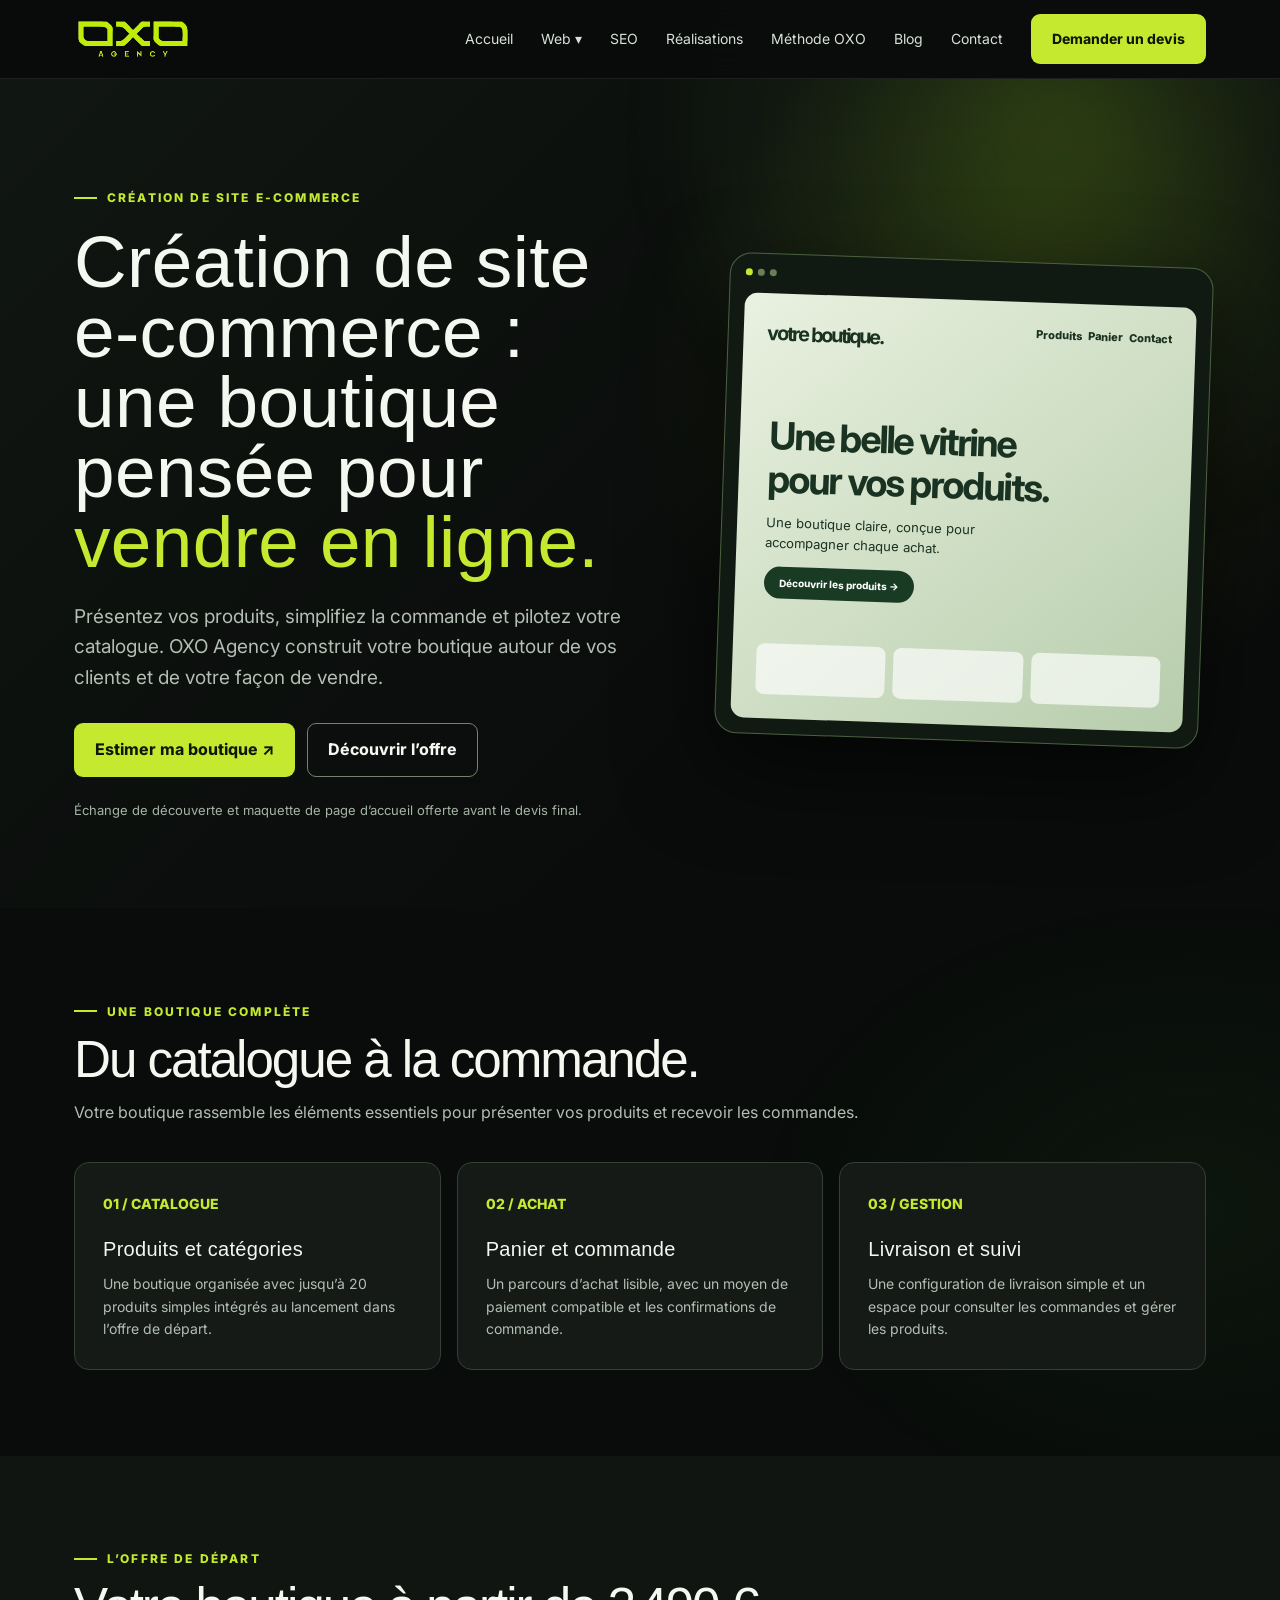
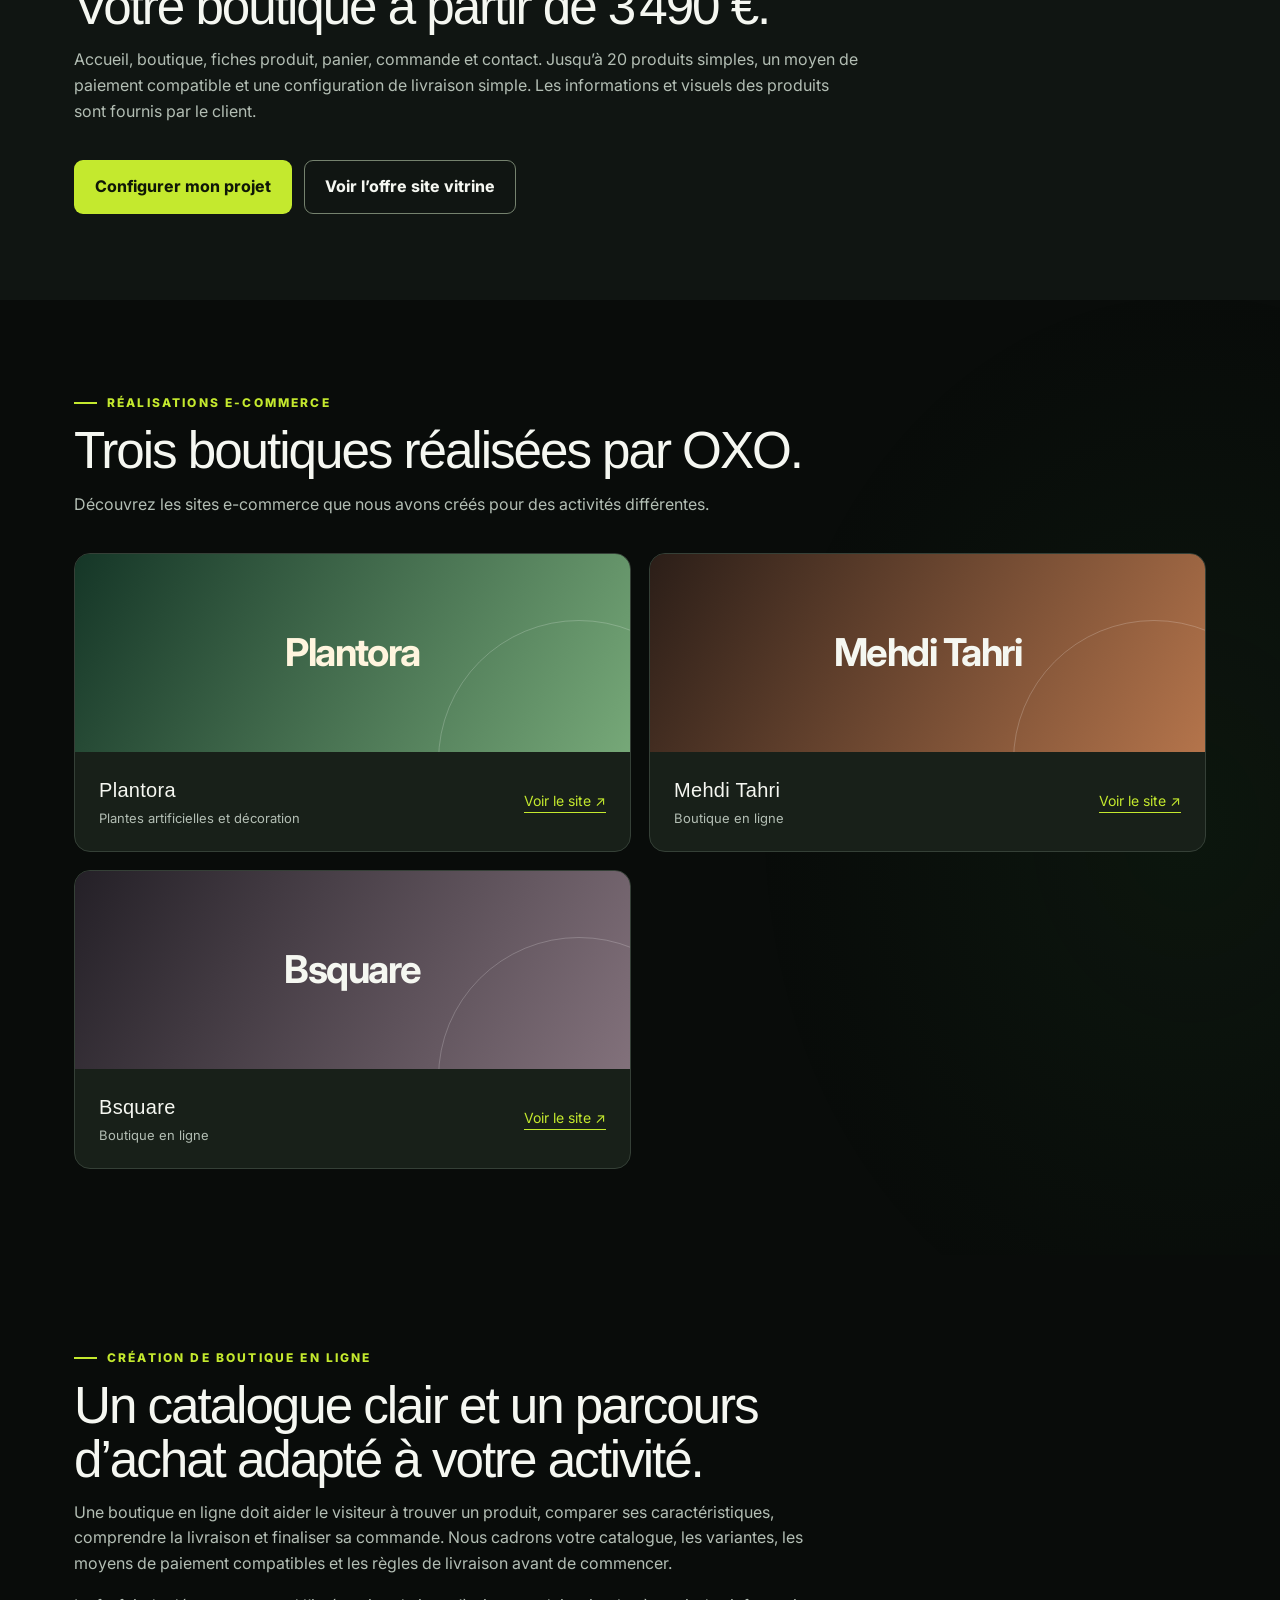
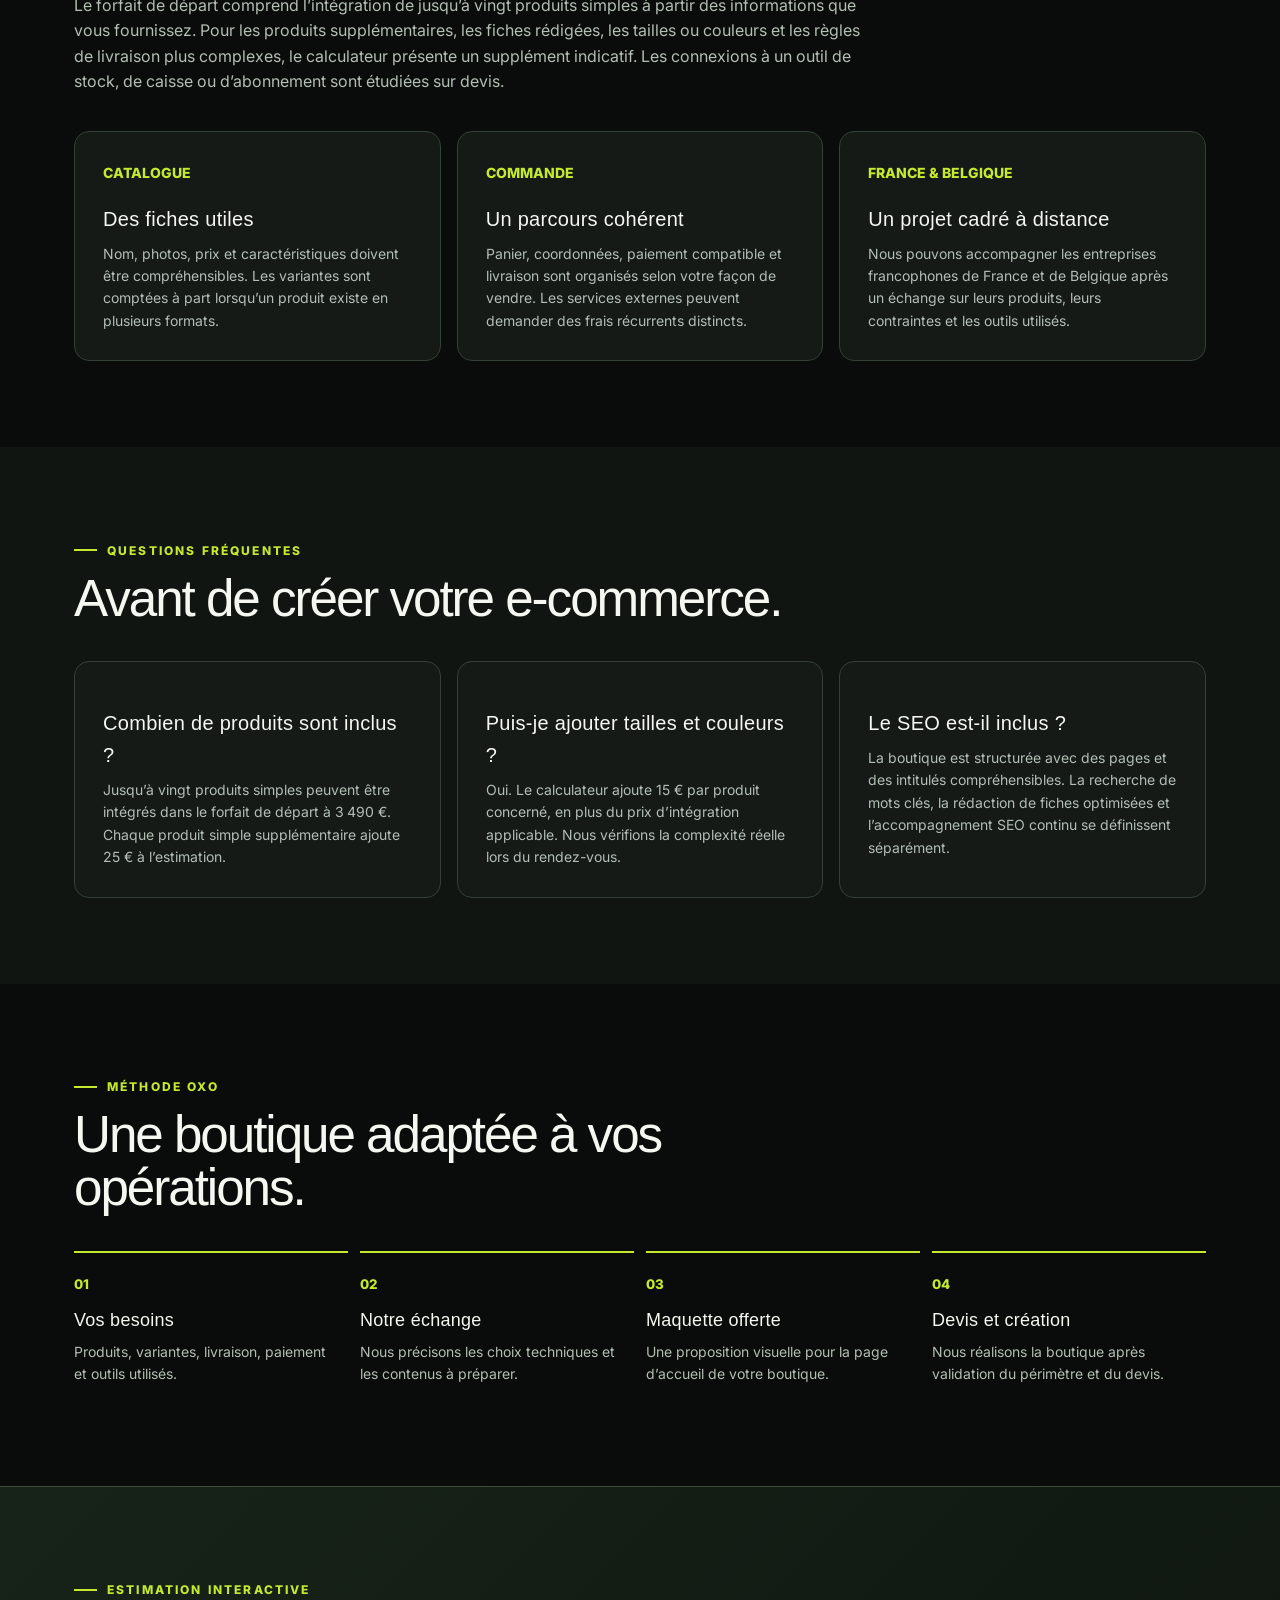
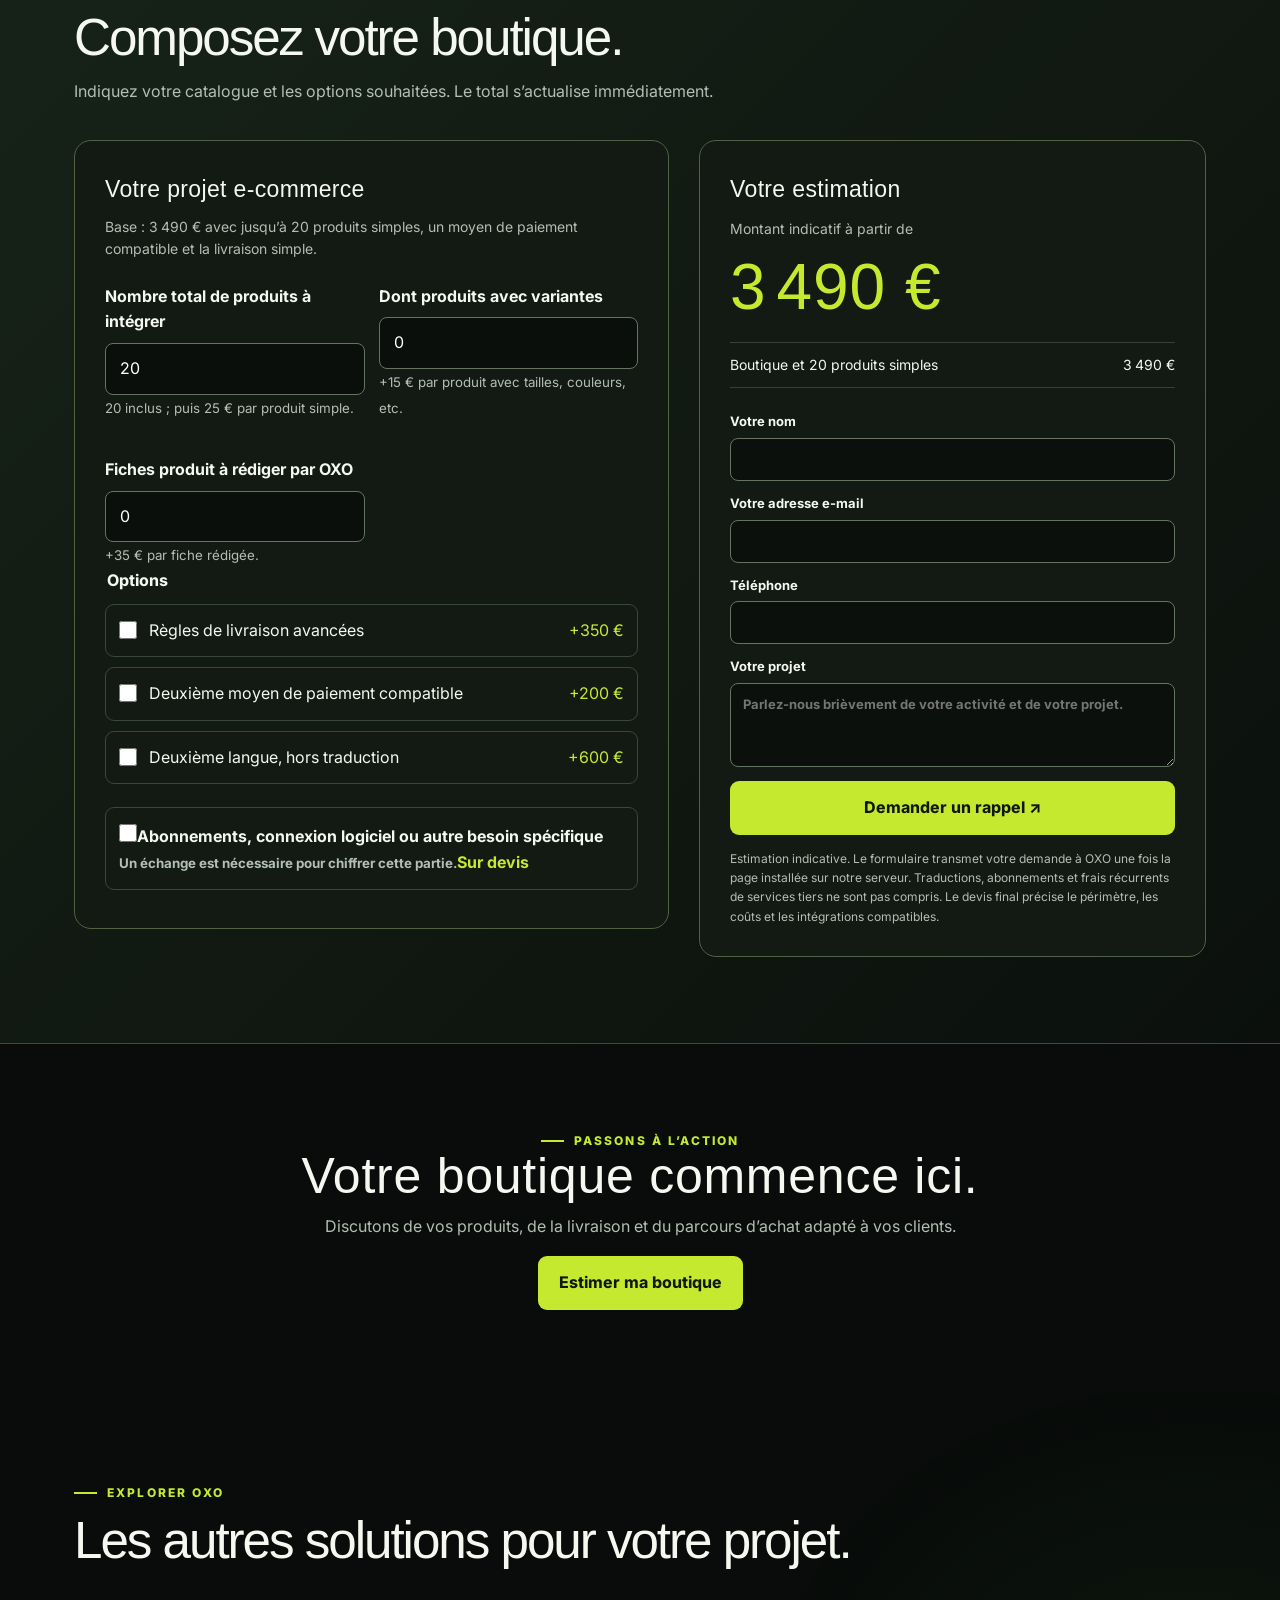
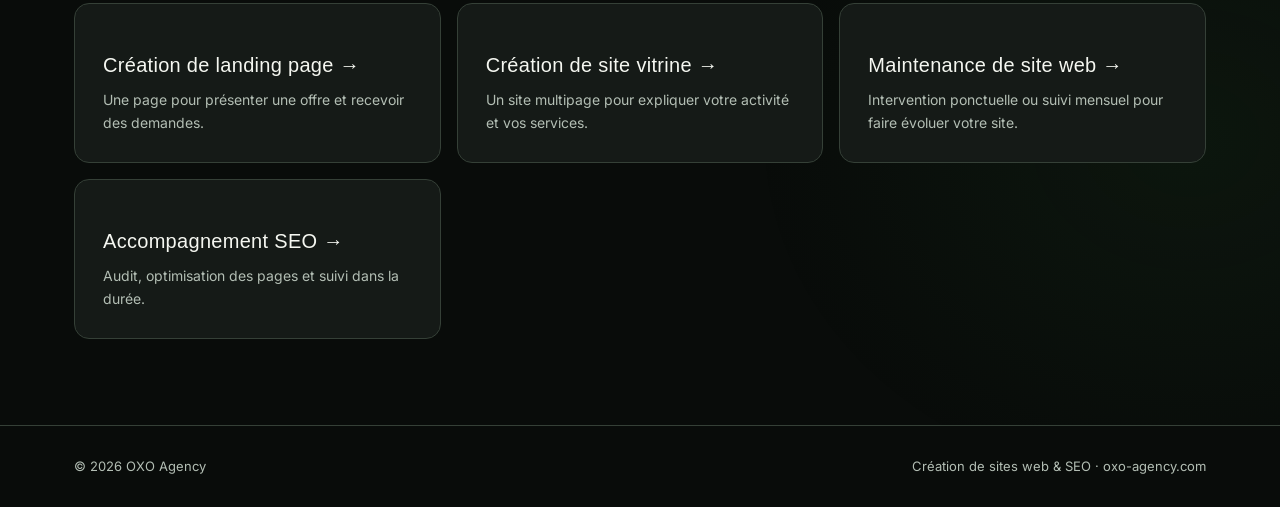
==== site-ecommerce.html @ dd00f939 "Import OXO Agency HTML website" ====
<!doctype html><html lang="fr"><head><meta charset="utf-8"><meta name="viewport" content="width=device-width, initial-scale=1"><meta name="description" content="Création de site e-commerce pour entreprises en France et en Belgique. Catalogue, commande et livraison : estimez votre boutique dès 3 490 €."><title>Création de site e-commerce et boutique en ligne | OXO Agency</title><link rel="stylesheet" href="oxo-site.css"><link rel="preconnect" href="https://fonts.googleapis.com"><link rel="preconnect" href="https://fonts.gstatic.com" crossorigin><link href="https://fonts.googleapis.com/css2?family=Inter:wght@400;500;600;700;800&family=Manrope:wght@500;600;700;800&display=swap" rel="stylesheet"><style>.lead-form{display:grid;gap:14px}.lead-fields{display:grid;gap:12px}.lead-fields label{display:grid;gap:6px;font-size:13px;font-weight:700}.lead-fields input,.lead-fields textarea{width:100%;background:#0b100c;color:#fff;border:1px solid #657461;border-radius:8px;padding:10px 12px;font:inherit;resize:vertical}.lead-form .btn{width:100%}.trap{position:absolute;left:-9999px;top:auto;width:1px;height:1px;overflow:hidden}h1,h2,h3,h4,h5,h6{font-family:Manrope,Inter,ui-sans-serif,system-ui,sans-serif}</style><link rel="stylesheet" href="oxo-motion.css"></head><body data-page="ecommerce"><a class="skip" href="#contenu">Aller au contenu</a><header><div class="wrap nav"><a class="logo" href="index.html" aria-label="OXO Agency, accueil"><img src="oxo-logo.png" alt="OXO Agency" width="118" height="43"></a><nav class="navlinks" aria-label="Navigation principale"><a href="index.html">Accueil</a><div class="site-menu"><button type="button" id="web-menu" aria-expanded="false" aria-controls="web-options">Web ▾</button><div class="site-menu-panel" id="web-options"><a href="site-landing.html">Landing page</a><a href="site-vitrine.html">Site vitrine</a><a href="site-ecommerce.html">Site e-commerce</a><a href="site-maintenance.html">Maintenance</a></div></div><a href="site-seo.html">SEO</a><a href="site-vitrine.html#realisations">Réalisations</a><a href="site-vitrine.html#methode">Méthode OXO</a><a href="site-blog.html">Blog</a><a href="site-contact.html">Contact</a><a class="btn btn-primary" href="#estimation">Demander un devis</a></nav><a class="btn btn-primary mobile-cta" href="#estimation">Devis</a></div></header><main id="contenu">
<section class="hero"><div class="wrap hero-grid"><div><span class="eyebrow">Création de site e-commerce</span><h1>Création de site e-commerce : une boutique pensée pour <span>vendre en ligne.</span></h1><p class="lead">Présentez vos produits, simplifiez la commande et pilotez votre catalogue. OXO Agency construit votre boutique autour de vos clients et de votre façon de vendre.</p><div class="actions"><a class="btn btn-primary" href="#estimation">Estimer ma boutique ↗</a><a class="btn btn-outline" href="#offre">Découvrir l’offre</a></div><p class="hero-note">Échange de découverte et maquette de page d’accueil offerte avant le devis final.</p></div><div class="mock" aria-hidden="true"><div class="browser"><i></i><i></i><i></i></div><div class="mock-body"><div class="mock-nav"><b>votre boutique.</b><span>Produits &nbsp; Panier &nbsp; Contact</span></div><div class="mock-content"><strong>Une belle vitrine pour vos produits.</strong><p>Une boutique claire, conçue pour accompagner chaque achat.</p><span class="mock-pill">Découvrir les produits →</span></div><div class="mock-cards"><i></i><i></i><i></i></div></div></div></div></section>
<section class="section" id="offre"><div class="wrap"><div class="section-head"><span class="eyebrow">Une boutique complète</span><h2>Du catalogue à la commande.</h2><p>Votre boutique rassemble les éléments essentiels pour présenter vos produits et recevoir les commandes.</p></div><div class="intro-grid"><article class="feature"><span class="num">01 / CATALOGUE</span><h3>Produits et catégories</h3><p>Une boutique organisée avec jusqu’à 20 produits simples intégrés au lancement dans l’offre de départ.</p></article><article class="feature"><span class="num">02 / ACHAT</span><h3>Panier et commande</h3><p>Un parcours d’achat lisible, avec un moyen de paiement compatible et les confirmations de commande.</p></article><article class="feature"><span class="num">03 / GESTION</span><h3>Livraison et suivi</h3><p>Une configuration de livraison simple et un espace pour consulter les commandes et gérer les produits.</p></article></div></div></section>
<section class="section projects"><div class="wrap"><div class="section-head"><span class="eyebrow">L’offre de départ</span><h2>Votre boutique à partir de 3 490 €.</h2><p>Accueil, boutique, fiches produit, panier, commande et contact. Jusqu’à 20 produits simples, un moyen de paiement compatible et une configuration de livraison simple. Les informations et visuels des produits sont fournis par le client.</p></div><div class="actions"><a class="btn btn-primary" href="#estimation">Configurer mon projet</a><a class="btn btn-outline" href="site-vitrine.html">Voir l’offre site vitrine</a></div></div></section>
<section class="section" id="realisations"><div class="wrap"><div class="section-head"><span class="eyebrow">Réalisations e-commerce</span><h2>Trois boutiques réalisées par OXO.</h2><p>Découvrez les sites e-commerce que nous avons créés pour des activités différentes.</p></div><div class="project-grid"><article class="project"><div class="project-visual" style="background:linear-gradient(120deg,#153627,#76a878)"><b>Plantora</b></div><div class="project-info"><div><h3>Plantora</h3><p>Plantes artificielles et décoration</p></div><a href="https://plantora.ma/" target="_blank" rel="noopener noreferrer" aria-label="Voir Plantora, nouvel onglet">Voir le site ↗</a></div></article><article class="project"><div class="project-visual" style="background:linear-gradient(120deg,#2b1e18,#b4744b)"><b>Mehdi Tahri</b></div><div class="project-info"><div><h3>Mehdi Tahri</h3><p>Boutique en ligne</p></div><a href="https://mehditahri.ma/" target="_blank" rel="noopener noreferrer" aria-label="Voir Mehdi Tahri, nouvel onglet">Voir le site ↗</a></div></article><article class="project"><div class="project-visual" style="background:linear-gradient(120deg,#242027,#82717b)"><b>Bsquare</b></div><div class="project-info"><div><h3>Bsquare</h3><p>Boutique en ligne</p></div><a href="https://bsquare.ma/" target="_blank" rel="noopener noreferrer" aria-label="Voir Bsquare, nouvel onglet">Voir le site ↗</a></div></article></div></div></section>
<section class="section" id="details"><div class="wrap"><div class="section-head"><span class="eyebrow">Création de boutique en ligne</span><h2>Un catalogue clair et un parcours d’achat adapté à votre activité.</h2><p>Une boutique en ligne doit aider le visiteur à trouver un produit, comparer ses caractéristiques, comprendre la livraison et finaliser sa commande. Nous cadrons votre catalogue, les variantes, les moyens de paiement compatibles et les règles de livraison avant de commencer.</p><p>Le forfait de départ comprend l’intégration de jusqu’à vingt produits simples à partir des informations que vous fournissez. Pour les produits supplémentaires, les fiches rédigées, les tailles ou couleurs et les règles de livraison plus complexes, le calculateur présente un supplément indicatif. Les connexions à un outil de stock, de caisse ou d’abonnement sont étudiées sur devis.</p></div><div class="intro-grid"><article class="feature"><span class="num">CATALOGUE</span><h3>Des fiches utiles</h3><p>Nom, photos, prix et caractéristiques doivent être compréhensibles. Les variantes sont comptées à part lorsqu’un produit existe en plusieurs formats.</p></article><article class="feature"><span class="num">COMMANDE</span><h3>Un parcours cohérent</h3><p>Panier, coordonnées, paiement compatible et livraison sont organisés selon votre façon de vendre. Les services externes peuvent demander des frais récurrents distincts.</p></article><article class="feature"><span class="num">FRANCE & BELGIQUE</span><h3>Un projet cadré à distance</h3><p>Nous pouvons accompagner les entreprises francophones de France et de Belgique après un échange sur leurs produits, leurs contraintes et les outils utilisés.</p></article></div></div></section>
<section class="section projects" id="questions"><div class="wrap"><div class="section-head"><span class="eyebrow">Questions fréquentes</span><h2>Avant de créer votre e-commerce.</h2></div><div class="intro-grid"><article class="feature"><h3>Combien de produits sont inclus ?</h3><p>Jusqu’à vingt produits simples peuvent être intégrés dans le forfait de départ à 3 490 €. Chaque produit simple supplémentaire ajoute 25 € à l’estimation.</p></article><article class="feature"><h3>Puis-je ajouter tailles et couleurs ?</h3><p>Oui. Le calculateur ajoute 15 € par produit concerné, en plus du prix d’intégration applicable. Nous vérifions la complexité réelle lors du rendez-vous.</p></article><article class="feature"><h3>Le SEO est-il inclus ?</h3><p>La boutique est structurée avec des pages et des intitulés compréhensibles. La recherche de mots clés, la rédaction de fiches optimisées et l’accompagnement SEO continu se définissent séparément.</p></article></div></div></section><section class="section" id="methode"><div class="wrap"><div class="section-head"><span class="eyebrow">Méthode OXO</span><h2>Une boutique adaptée à vos opérations.</h2></div><div class="steps"><div class="step"><small>01</small><h3>Vos besoins</h3><p>Produits, variantes, livraison, paiement et outils utilisés.</p></div><div class="step"><small>02</small><h3>Notre échange</h3><p>Nous précisons les choix techniques et les contenus à préparer.</p></div><div class="step"><small>03</small><h3>Maquette offerte</h3><p>Une proposition visuelle pour la page d’accueil de votre boutique.</p></div><div class="step"><small>04</small><h3>Devis et création</h3><p>Nous réalisons la boutique après validation du périmètre et du devis.</p></div></div></div></section>
<section class="section pricing" id="estimation"><div class="wrap"><div class="section-head"><span class="eyebrow">Estimation interactive</span><h2>Composez votre boutique.</h2><p>Indiquez votre catalogue et les options souhaitées. Le total s’actualise immédiatement.</p></div><div class="calc"><form class="form-panel" id="ecommerce-calculator"><h3>Votre projet e-commerce</h3><p class="included">Base : 3 490 € avec jusqu’à 20 produits simples, un moyen de paiement compatible et la livraison simple.</p><div class="product-cols"><div class="field"><label for="products">Nombre total de produits à intégrer</label><input id="products" type="number" min="0" max="500" step="1" value="20" inputmode="numeric"><small>20 inclus ; puis 25 € par produit simple.</small></div><div class="field"><label for="variants">Dont produits avec variantes</label><input id="variants" type="number" min="0" max="500" step="1" value="0" inputmode="numeric"><small>+15 € par produit avec tailles, couleurs, etc.</small></div><div class="field"><label for="copywriting">Fiches produit à rédiger par OXO</label><input id="copywriting" type="number" min="0" max="500" step="1" value="0" inputmode="numeric"><small>+35 € par fiche rédigée.</small></div></div><fieldset><legend>Options</legend><div class="checks"><label class="check"><input type="checkbox" data-price="350" data-label="Règles de livraison avancées"><span>Règles de livraison avancées</span><em>+350 €</em></label><label class="check"><input type="checkbox" data-price="200" data-label="Deuxième moyen de paiement"><span>Deuxième moyen de paiement compatible</span><em>+200 €</em></label><label class="check"><input type="checkbox" data-price="600" data-label="Deuxième langue, hors traduction"><span>Deuxième langue, hors traduction</span><em>+600 €</em></label></div></fieldset><div class="field"><label class="check"><input type="checkbox" id="custom" data-label="Fonctionnalité sur mesure"><span>Abonnements, connexion logiciel ou autre besoin spécifique<br><small>Un échange est nécessaire pour chiffrer cette partie.</small></span><em>Sur devis</em></label></div></form><aside class="summary" aria-label="Estimation de la boutique"><h3>Votre estimation</h3><span class="label">Montant indicatif à partir de</span><div class="price" id="total" aria-live="polite">3 490 €</div><ul class="breakdown" id="breakdown"></ul><p id="custom-note" class="estimate-note" hidden>La fonctionnalité sur mesure sera ajoutée après échange ; elle n’est pas incluse dans le total affiché.</p><form class="lead-form" action="devis.php" method="post">
<input type="hidden" name="type_projet" value="Site e-commerce">
<input type="hidden" name="estimation" id="estimate-field" value="">
<input type="hidden" name="detail" id="detail-field" value="">
<div class="trap" aria-hidden="true"><label>Ne pas remplir <input type="text" name="website" tabindex="-1" autocomplete="off"></label></div>
<div class="lead-fields"><label>Votre nom <input name="nom" required maxlength="100" autocomplete="name"></label><label>Votre adresse e-mail <input name="email" type="email" required maxlength="160" autocomplete="email"></label><label>Téléphone <input name="telephone" type="tel" required maxlength="40" autocomplete="tel"></label><label>Votre projet <textarea name="message" rows="3" maxlength="2000" placeholder="Parlez-nous brièvement de votre activité et de votre projet."></textarea></label></div>
<button class="btn btn-primary" type="submit">Demander un rappel ↗</button>
</form><p>Estimation indicative. Le formulaire transmet votre demande à OXO une fois la page installée sur notre serveur. Traductions, abonnements et frais récurrents de services tiers ne sont pas compris. Le devis final précise le périmètre, les coûts et les intégrations compatibles.</p></aside></div></div></section>
<section class="cta"><div class="wrap"><span class="eyebrow">Passons à l’action</span><h2>Votre boutique commence ici.</h2><p>Discutons de vos produits, de la livraison et du parcours d’achat adapté à vos clients.</p><a class="btn btn-primary" href="#estimation">Estimer ma boutique</a></div></section>
<section class="section" id="autres-services"><div class="wrap"><div class="section-head"><span class="eyebrow">Explorer OXO</span><h2>Les autres solutions pour votre projet.</h2></div><div class="intro-grid"><article class="feature"><h3><a href="site-landing.html">Création de landing page →</a></h3><p>Une page pour présenter une offre et recevoir des demandes.</p></article><article class="feature"><h3><a href="site-vitrine.html">Création de site vitrine →</a></h3><p>Un site multipage pour expliquer votre activité et vos services.</p></article><article class="feature"><h3><a href="site-maintenance.html">Maintenance de site web →</a></h3><p>Intervention ponctuelle ou suivi mensuel pour faire évoluer votre site.</p></article><article class="feature"><h3><a href="site-seo.html">Accompagnement SEO →</a></h3><p>Audit, optimisation des pages et suivi dans la durée.</p></article></div></div></section></main><footer class="foot"><div class="wrap"><span>© 2026 OXO Agency</span><span>Création de sites web & SEO · <a href="https://oxo-agency.com/">oxo-agency.com</a></span></div></footer><script>(()=>{const menu=document.querySelector('.site-menu'),button=document.getElementById('web-menu');if(!menu||!button)return;button.addEventListener('click',()=>{const open=menu.classList.toggle('open');button.setAttribute('aria-expanded',String(open))});document.addEventListener('click',event=>{if(!menu.contains(event.target)){menu.classList.remove('open');button.setAttribute('aria-expanded','false')}})})();</script><script>
(()=>{const form=document.getElementById('ecommerce-calculator'),product=form.querySelector('#products'),variants=form.querySelector('#variants'),copy=form.querySelector('#copywriting'),total=document.getElementById('total'),breakdown=document.getElementById('breakdown'),custom=document.getElementById('custom');const euro=n=>new Intl.NumberFormat('fr-FR',{style:'currency',currency:'EUR',maximumFractionDigits:0}).format(n);const read=(el,max)=>Math.max(0,Math.min(max,Number.parseInt(el.value,10)||0));function update(){const n=read(product,500),v=Math.min(n,read(variants,500)),c=Math.min(n,read(copy,500));const extra=Math.max(0,n-20);let lines=[['Boutique et 20 produits simples',3490]];if(extra)lines.push([extra+' produit'+(extra>1?'s':'')+' supplémentaire'+(extra>1?'s':''),extra*25]);if(v)lines.push([v+' produit'+(v>1?'s':'')+' à variantes',v*15]);if(c)lines.push([c+' fiche'+(c>1?'s':'')+' rédigée'+(c>1?'s':''),c*35]);for(const input of form.querySelectorAll('input[type=checkbox]:checked[data-price]'))lines.push([input.dataset.label,Number(input.dataset.price)]);const amount=lines.reduce((sum,row)=>sum+row[1],0);total.textContent=euro(amount);breakdown.replaceChildren(...lines.map(([label,price])=>{const li=document.createElement('li'),name=document.createElement('span'),value=document.createElement('span');name.textContent=label;value.textContent=euro(price);li.append(name,value);return li}));document.getElementById('custom-note').hidden=!custom.checked;document.getElementById('estimate-field').value=euro(amount);document.getElementById('detail-field').value=lines.map(([label,price])=>label+' : '+euro(price)).join('\n')+(custom.checked?'\nOption sur mesure à chiffrer':'')}form.addEventListener('input',update);form.addEventListener('change',update);update()})();
</script><script src="oxo-motion.js" defer></script></body></html>
---- oxo-site.css ----
:root{--bg:#0a0c0b;--panel:#151a17;--panel2:#1e251f;--line:#354037;--ink:#f5f7f1;--muted:#b3beb4;--lime:#c4e92e;--dark:#101707;--max:1180px}
    *{box-sizing:border-box}html{scroll-behavior:smooth}body{margin:0;background:var(--bg);color:var(--ink);font:16px/1.6 Inter,ui-sans-serif,system-ui,-apple-system,"Segoe UI",sans-serif}a{color:inherit;text-decoration:none}button,input{font:inherit}button{cursor:pointer}img{max-width:100%}.wrap{max-width:var(--max);padding:0 24px;margin:auto}.skip{position:absolute;left:-999px;top:10px;background:var(--lime);color:#111;padding:10px;z-index:30}.skip:focus{left:10px}header{position:sticky;top:0;z-index:20;background:#0a0c0be8;backdrop-filter:blur(16px);border-bottom:1px solid #ffffff16}.nav{min-height:78px;display:flex;align-items:center;justify-content:space-between;gap:24px}.logo{display:flex;align-items:center;gap:12px}.logo img{display:block;width:118px;height:auto}.navlinks{display:flex;align-items:center;gap:28px;font-size:14px;color:#d9e1d7}.navlinks a:hover,.foot a:hover{color:var(--lime)}.btn{display:inline-flex;justify-content:center;align-items:center;gap:9px;padding:13px 20px;border-radius:9px;font-weight:750;transition:transform .2s,background .2s;border:1px solid transparent}.btn:hover{transform:translateY(-2px)}.btn-primary{background:var(--lime);color:var(--dark)}.btn-primary:hover{background:#d6f45b}.btn-outline{border-color:#75826e;color:var(--ink)}.btn-outline:hover{border-color:var(--lime)}.mobile-cta{display:none}.hero{padding:102px 0 88px;position:relative;overflow:hidden;background:radial-gradient(circle at 78% 37%,#9dbd2223,transparent 32%),linear-gradient(135deg,#101611,#0a0c0b 65%)}.hero-grid{display:grid;grid-template-columns:1.1fr .9fr;align-items:center;gap:56px}.eyebrow{display:inline-flex;align-items:center;gap:10px;color:var(--lime);text-transform:uppercase;letter-spacing:.18em;font-size:12px;font-weight:800}.eyebrow:before{content:"";width:23px;height:2px;background:currentColor}h1,h2,h3,p{margin-top:0}h1{font-size:clamp(44px,5.7vw,82px);line-height:1.06;letter-spacing:-.055em;margin:19px 0 25px;max-width:750px}h1 span,.accent{color:var(--lime)}.lead{font-size:19px;color:var(--muted);max-width:625px;margin-bottom:30px}.actions{display:flex;flex-wrap:wrap;gap:12px}.hero-note{font-size:13px;color:#a6b3a7;margin:23px 0 0}.mock{border:1px solid #4b6241;border-radius:22px;background:#111a12;padding:15px;box-shadow:0 35px 90px #0009;transform:rotate(2deg)}.browser{height:24px;display:flex;align-items:flex-start;gap:5px}.browser i{width:7px;height:7px;border-radius:100%;background:#66805a}.browser i:first-child{background:var(--lime)}.mock-body{border-radius:13px;background:linear-gradient(140deg,#e9f1e0,#b7cdac);padding:24px;color:#193221;min-height:390px}.mock-nav{display:flex;justify-content:space-between;font-size:11px;font-weight:800}.mock-nav b{font-size:20px;letter-spacing:-.1em}.mock-content{padding:65px 5px 45px}.mock-content strong{font-size:38px;line-height:1.12;letter-spacing:-.05em;display:block;max-width:290px}.mock-content p{font-size:13px;max-width:270px;line-height:1.5;margin:14px 0}.mock-pill{display:inline-block;background:#193b23;color:white;border-radius:30px;padding:8px 15px;font-size:10px;font-weight:750}.mock-cards{display:grid;grid-template-columns:repeat(3,1fr);gap:8px}.mock-cards i{height:51px;border-radius:8px;background:#ffffffa9}.section{padding:86px 0}.section-head{max-width:790px;margin-bottom:36px}.section h2{font-size:clamp(32px,4vw,54px);line-height:1.12;letter-spacing:-.04em;margin:12px 0 14px}.section-head p,.muted{color:var(--muted)}.intro-grid{display:grid;grid-template-columns:repeat(3,1fr);gap:16px}.feature{padding:28px;border:1px solid var(--line);border-radius:15px;background:var(--panel)}.feature .num{color:var(--lime);font-size:14px;font-weight:800}.feature h3{font-size:20px;margin:17px 0 8px}.feature p{font-size:14px;color:var(--muted);margin:0}.projects{background:#101512}.project-grid{display:grid;grid-template-columns:repeat(2,1fr);gap:18px}.project{border:1px solid var(--line);border-radius:16px;overflow:hidden;background:#182019;display:flex;flex-direction:column}.project-visual{height:198px;display:grid;place-items:center;position:relative;overflow:hidden}.project-visual:after{content:"";position:absolute;width:280px;height:280px;border:1px solid #ffffff34;border-radius:50%;right:-90px;bottom:-150px}.project-visual b{font-size:clamp(26px,3vw,42px);letter-spacing:-.04em;position:relative;z-index:1}.project:nth-child(1) .project-visual{background:linear-gradient(120deg,#493827,#bd9a63);color:#fff5de}.project:nth-child(2) .project-visual{background:linear-gradient(120deg,#272d50,#626eaf)}.project:nth-child(3) .project-visual{background:linear-gradient(120deg,#17191f,#636874)}.project:nth-child(4) .project-visual{background:linear-gradient(120deg,#133426,#6c9460)}.project-info{padding:22px 24px;display:flex;align-items:center;justify-content:space-between;gap:15px}.project-info h3{font-size:20px;margin:0}.project-info p{font-size:13px;color:var(--muted);margin:2px 0 0}.project-info a{border-bottom:1px solid var(--lime);color:var(--lime);font-size:14px;white-space:nowrap}.steps{display:grid;grid-template-columns:repeat(4,1fr);gap:12px}.step{border-top:2px solid var(--lime);padding:18px 12px 0 0}.step small{color:var(--lime);font-weight:800}.step h3{font-size:18px;margin:10px 0 6px}.step p{color:var(--muted);font-size:14px}.pricing{background:linear-gradient(135deg,#172318,#0b100c);border-top:1px solid #3c4e36;border-bottom:1px solid #3c4e36}.calc{display:grid;grid-template-columns:1.08fr .92fr;gap:30px;align-items:start}.form-panel,.summary{background:#121a13;border:1px solid #506146;border-radius:17px;padding:30px}.form-panel h3,.summary h3{font-size:23px;margin:0 0 8px}.form-panel fieldset{border:0;margin:0;padding:0}.form-panel legend{font-weight:750;margin:25px 0 10px}.included{font-size:14px;color:var(--muted);margin:0}.field{margin-top:23px}.field label{display:block;font-weight:700;margin-bottom:8px}.field input[type=number]{width:100%;padding:12px 14px;background:#0a0f0b;color:white;border:1px solid #657461;border-radius:8px}.field small{color:var(--muted)}.checks{display:grid;gap:10px}.check{display:flex;gap:12px;align-items:flex-start;padding:13px;border:1px solid #39483a;border-radius:9px;cursor:pointer}.check:hover{border-color:var(--lime)}.check input{accent-color:var(--lime);width:18px;height:18px;margin:3px 0 0;flex:none}.check span{flex:1}.check em{font-style:normal;color:var(--lime);white-space:nowrap}.summary{position:sticky;top:104px}.summary .label{color:var(--muted);font-size:14px}.price{color:var(--lime);font-size:clamp(42px,5vw,64px);font-weight:850;line-height:1.1;letter-spacing:-.055em;margin:10px 0 20px}.breakdown{list-style:none;padding:0;margin:0 0 23px;border-top:1px solid var(--line)}.breakdown li{display:flex;justify-content:space-between;gap:12px;border-bottom:1px solid var(--line);padding:11px 0;font-size:14px}.breakdown li span:last-child{white-space:nowrap}.summary .btn{width:100%}.summary p{font-size:12px;color:var(--muted);margin:14px 0 0}.cta{padding:80px 0;text-align:center}.cta h2{font-size:clamp(32px,4vw,50px);margin-bottom:12px}.cta p{color:var(--muted)}.foot{border-top:1px solid var(--line);padding:30px 0;color:var(--muted);font-size:13px}.foot .wrap{display:flex;justify-content:space-between;gap:20px;flex-wrap:wrap}a:focus-visible,button:focus-visible,input:focus-visible{outline:3px solid var(--lime);outline-offset:3px}@media(max-width:850px){.hero-grid,.calc{grid-template-columns:1fr}.mock{max-width:520px}.steps{grid-template-columns:repeat(2,1fr)}.summary{position:static}.navlinks{gap:15px}.navlinks .hide-small{display:none}}@media(max-width:600px){.wrap{padding:0 18px}.nav{min-height:68px}.navlinks{display:none}.mobile-cta{display:inline-flex;padding:9px 12px;font-size:13px}.hero{padding:70px 0}.hero-grid{gap:35px}.mock-body{min-height:300px}.mock-content{padding:30px 5px}.intro-grid,.project-grid,.steps{grid-template-columns:1fr}.section{padding:65px 0}.form-panel,.summary{padding:20px}.project-visual{height:155px}}@media(prefers-reduced-motion:reduce){html{scroll-behavior:auto}.btn{transition:none}}
  
.site-menu{position:relative}.site-menu>button{background:none;border:0;color:#d9e1d7;padding:10px 0}.site-menu>button:hover{color:var(--lime)}.site-menu-panel{display:none;position:absolute;top:100%;left:-14px;min-width:235px;padding:8px;background:#1b241d;border:1px solid var(--line);border-radius:10px;box-shadow:0 15px 35px #0008}.site-menu:hover .site-menu-panel,.site-menu:focus-within .site-menu-panel,.site-menu.open .site-menu-panel{display:grid}.site-menu-panel a{padding:9px 12px;border-radius:6px}.site-menu-panel a:hover{background:#2b3a2d}.nav-disabled{opacity:.55;cursor:default}.product-cols{display:grid;grid-template-columns:repeat(2,1fr);gap:14px}.estimate-note{font-size:13px;color:var(--muted)}@media(max-width:600px){.product-cols{grid-template-columns:1fr}}

h1,h2,h3,h4,h5,h6{font-family:Manrope,Inter,ui-sans-serif,system-ui,sans-serif}

.contact-grid{display:grid;grid-template-columns:0.9fr 1.1fr;gap:64px;align-items:start}.contact-grid h2{font-size:clamp(32px,4vw,54px);line-height:1.12;letter-spacing:-.04em;margin:15px 0}.contact-card,.contact-form{background:var(--panel);border:1px solid var(--line);border-radius:16px;padding:30px}.contact-card{margin-top:32px}.contact-card p{color:var(--muted)}.contact-links{display:flex;gap:10px 18px;flex-wrap:wrap}.contact-links a{color:var(--lime);text-decoration:underline;text-underline-offset:3px}.contact-form{display:grid;gap:18px}.contact-form label{display:grid;gap:7px;font-weight:700;font-size:14px}.contact-form input,.contact-form textarea,.contact-form select{font:inherit;width:100%;background:#0b100c;color:var(--ink);border:1px solid #657461;border-radius:8px;padding:12px;resize:vertical}.contact-form .btn{width:100%}.contact-form p{font-size:13px;margin:0}.navlinks a[aria-current=page]{color:var(--lime)}@media(max-width:850px){.contact-grid{grid-template-columns:1fr;gap:30px}}@media(max-width:600px){.contact-card,.contact-form{padding:20px}}

.blog-topics{display:flex;flex-wrap:wrap;gap:10px;margin:0 0 30px}.blog-topics span{padding:8px 14px;border:1px solid var(--line);border-radius:30px;color:var(--muted);font-size:13px}.blog-grid{display:grid;grid-template-columns:repeat(auto-fit,minmax(260px,1fr));gap:20px}.blog-card,.blog-next{background:var(--panel);border:1px solid var(--line);border-radius:16px;padding:32px}.blog-card h3{font-size:26px;line-height:1.25;margin:20px 0 12px}.blog-card p{color:var(--muted)}.blog-read,.blog-article a:not(.btn){color:var(--lime);text-decoration:underline;text-underline-offset:3px}.blog-next{margin-top:45px}.blog-next p{color:var(--muted)}.blog-article{max-width:800px;font-size:18px;line-height:1.8}.blog-article h2{font-size:clamp(26px,3vw,38px);line-height:1.25;margin:48px 0 18px}.blog-article p,.blog-article li{color:#d3ded4}.blog-article li{margin:12px 0}.blog-article-hero .eyebrow{display:flex;margin:28px 0 0}

.home-hero-inner{display:grid;grid-template-columns:1.4fr .6fr;gap:52px;align-items:center}.home-hero-panel{padding:30px;border:1px solid var(--line);border-radius:20px;background:var(--panel);box-shadow:0 25px 70px #0007}.home-hero-panel p{margin:22px 0;border-bottom:1px solid var(--line);padding-bottom:15px}.home-hero-panel strong{color:var(--lime);margin-right:12px}.home-hero-panel a{color:var(--lime)}.home-service-grid{display:grid;grid-template-columns:repeat(2,1fr);gap:16px}.home-service,.home-proof{display:block;padding:28px;background:var(--panel);border:1px solid var(--line);border-radius:15px}.home-service-wide{grid-column:span 2}.home-service>span{color:var(--lime);font-size:12px;letter-spacing:.12em;text-transform:uppercase}.home-service h3{font-size:24px;margin:16px 0 10px}.home-service p{color:var(--muted);margin:0}.home-service a:hover,.home-proof:hover{color:var(--lime)}.home-proof-grid{display:grid;grid-template-columns:repeat(3,1fr);gap:16px}.home-proof{min-height:160px;display:flex;flex-direction:column;justify-content:space-between}.home-proof strong{font-family:Manrope,Inter,sans-serif;font-size:21px}.home-proof span{color:var(--lime)}.home-small{font-size:12px;margin-top:16px}.home-contact{display:flex;align-items:center;justify-content:space-between;gap:30px}.home-contact h2{font-size:clamp(32px,4vw,54px);max-width:780px;margin:18px 0}.home-contact p{color:var(--muted)}@media(max-width:850px){.home-hero-inner{grid-template-columns:1fr}.home-proof-grid{grid-template-columns:1fr 1fr}}@media(max-width:600px){.home-service-grid,.home-proof-grid{grid-template-columns:1fr}.home-service-wide{grid-column:auto}.home-contact{align-items:flex-start;flex-direction:column}}
---- oxo-motion.css ----
/* Motion layer shared by every OXO page. */
body{isolation:isolate;background:#090c0a}
body::before{content:"";position:fixed;inset:0;z-index:-2;pointer-events:none;background:radial-gradient(ellipse 42vw 40vw at 80% 5%,#395d3140,transparent 70%),radial-gradient(ellipse 50vw 40vw at 8% 70%,#17372533,transparent 75%)}
.oxo-pointer{position:fixed;inset:0;z-index:1;pointer-events:none;opacity:0;transition:opacity .4s;background:radial-gradient(ellipse 360px 360px at var(--pointer-x,50%) var(--pointer-y,50%),#b7ed2420,transparent 72%)}
body.pointer-active .oxo-pointer{opacity:1}
.oxo-progress{position:fixed;top:0;left:0;z-index:101;width:100%;height:3px;transform-origin:left;transform:scaleX(0);background:var(--lime);pointer-events:none;box-shadow:0 0 15px #c4e92e99}
.hero{position:relative;overflow:hidden}
.hero::before{content:"";position:absolute;z-index:0;pointer-events:none;width:min(67vw,850px);aspect-ratio:1;right:-16%;top:-45%;border-radius:50%;background:radial-gradient(circle,#9ae22b36 0%,#477b2c20 38%,transparent 68%);filter:blur(30px);animation:oxo-breathe 11s ease-in-out infinite alternate}
.hero .wrap{position:relative;z-index:1}
.home-hero{min-height:min(88svh,850px);display:flex;align-items:center}
.home-hero h1{max-width:850px;font-size:clamp(3.3rem,7.8vw,7.8rem);line-height:.97;letter-spacing:-.075em}
.home-hero .lead{max-width:690px}
.home-hero-panel,.home-service,.home-proof,.step,.blog-card{transition:transform .35s ease,border-color .35s ease,box-shadow .35s ease}
@media(hover:hover){.home-hero-panel:hover,.home-service:hover,.home-proof:hover,.blog-card:hover{transform:translateY(-7px);border-color:#8fb84b;box-shadow:0 22px 55px #0007,0 0 35px #94e32a16}}
.oxo-reveal{opacity:0;transform:translateY(42px);filter:blur(5px);transition:opacity .8s ease,transform .8s cubic-bezier(.2,.75,.25,1),filter .8s ease;transition-delay:var(--reveal-delay,0ms)}
.oxo-reveal.oxo-visible{opacity:1;transform:none;filter:none}
.section{position:relative}
.section:nth-of-type(2n)::before{content:"";position:absolute;inset:0;z-index:-1;pointer-events:none;background:radial-gradient(ellipse 45% 75% at 93% 55%,#245c2a22,transparent 75%)}
@keyframes oxo-breathe{from{transform:translate3d(0,0,0) scale(.95);opacity:.68}to{transform:translate3d(-6%,12%,0) scale(1.2);opacity:1}}
@media(max-width:600px){.home-hero{min-height:auto}.home-hero h1{font-size:clamp(3rem,12vw,4.6rem)}.hero::before{width:110vw;right:-48%;top:-23%}}
@media(prefers-reduced-motion:reduce){.hero::before{animation:none}.oxo-reveal{opacity:1;transform:none;filter:none;transition:none}.oxo-pointer{display:none}.home-hero-panel,.home-service,.home-proof,.step,.blog-card{transition:none}}

/* Bebas Neue supplied by Anas: display type for headlines and key labels. */
@font-face{font-family:"Bebas Neue";src:url("fonts/BebasNeue-Regular.ttf") format("truetype");font-style:normal;font-weight:400;font-display:swap}
h1,h2,h3,h4,h5,h6,.price{font-family:"Bebas Neue",Impact,sans-serif;font-weight:400;letter-spacing:.015em}
.hero h1{line-height:.96;letter-spacing:.005em}
.section-head h2,.cta h2,.home-contact h2{line-height:1.04}
.home-hero h1{letter-spacing:.005em;font-size:clamp(4.3rem,10vw,10rem)}
.home-service h3,.blog-card h3,.home-proof strong{font-family:"Bebas Neue",Impact,sans-serif;font-weight:400;letter-spacing:.02em}
@media(max-width:600px){.home-hero h1{font-size:clamp(3.8rem,15vw,6.2rem)}}
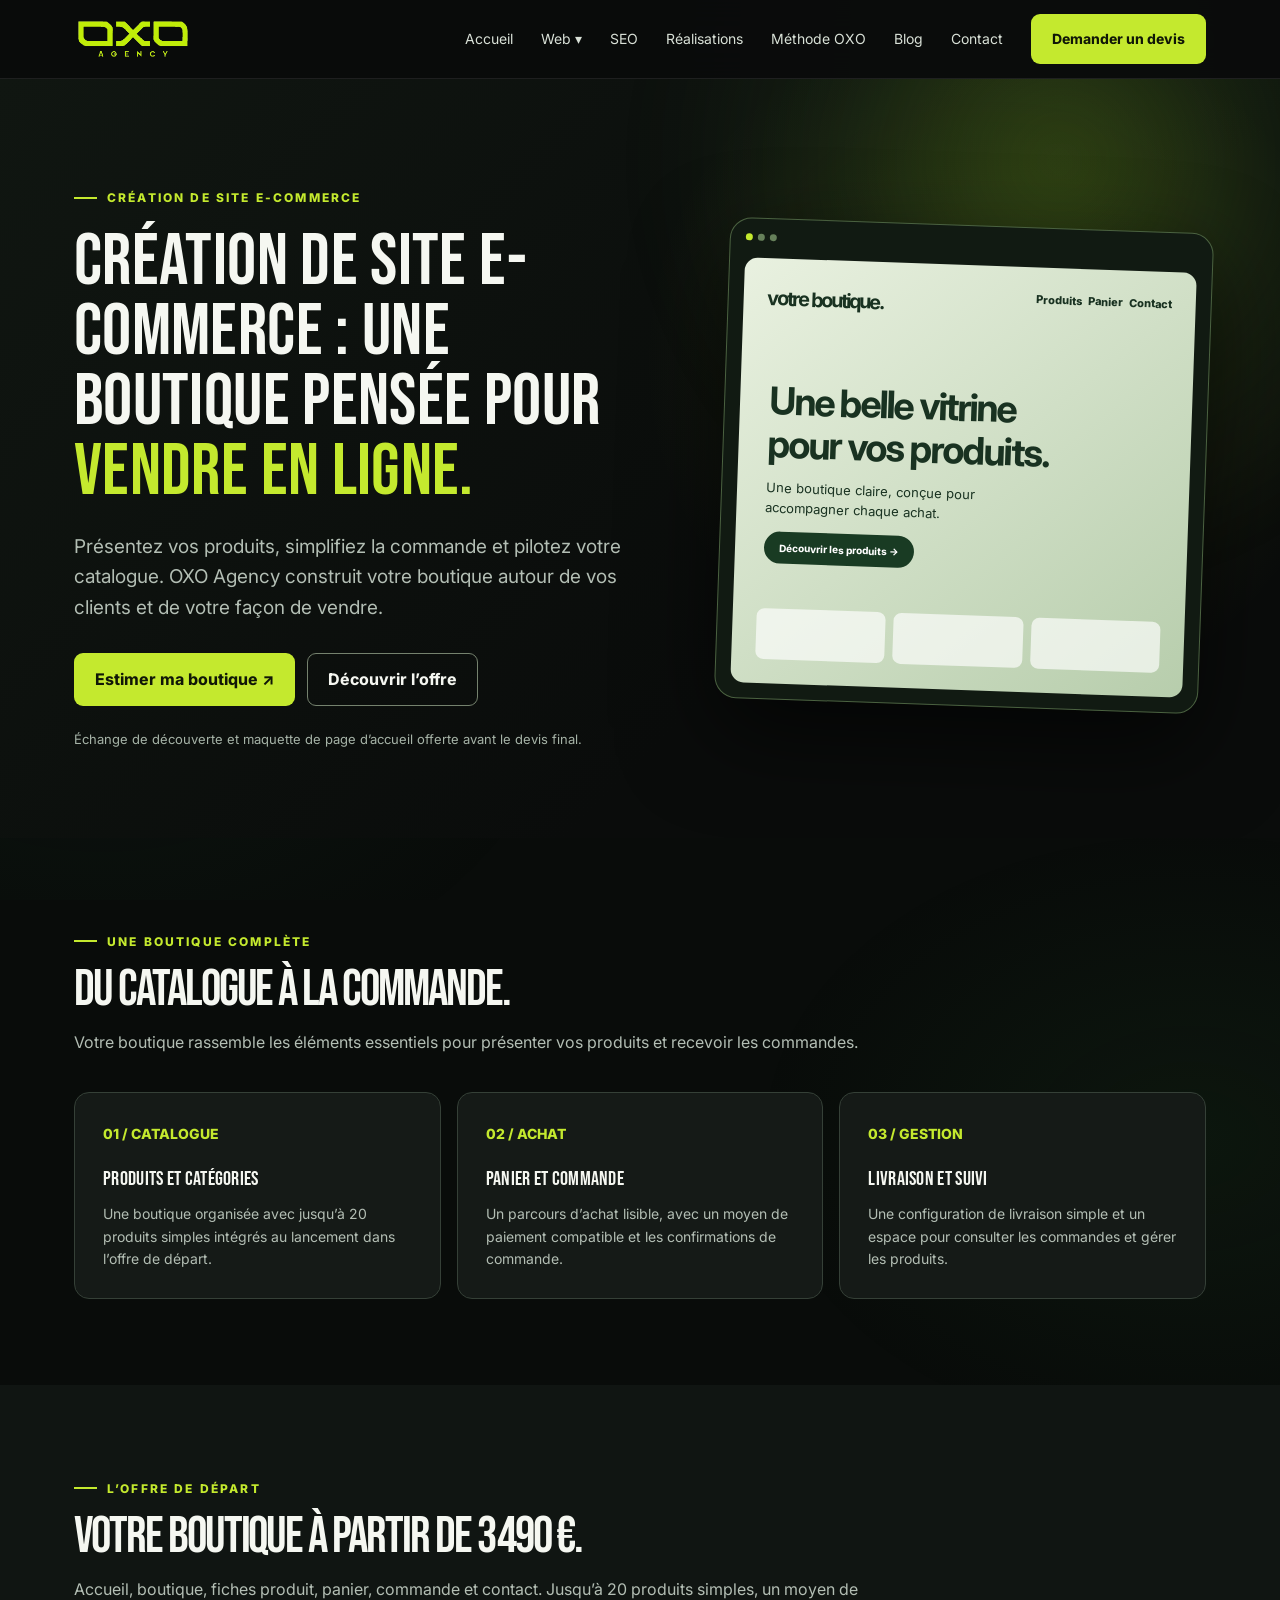
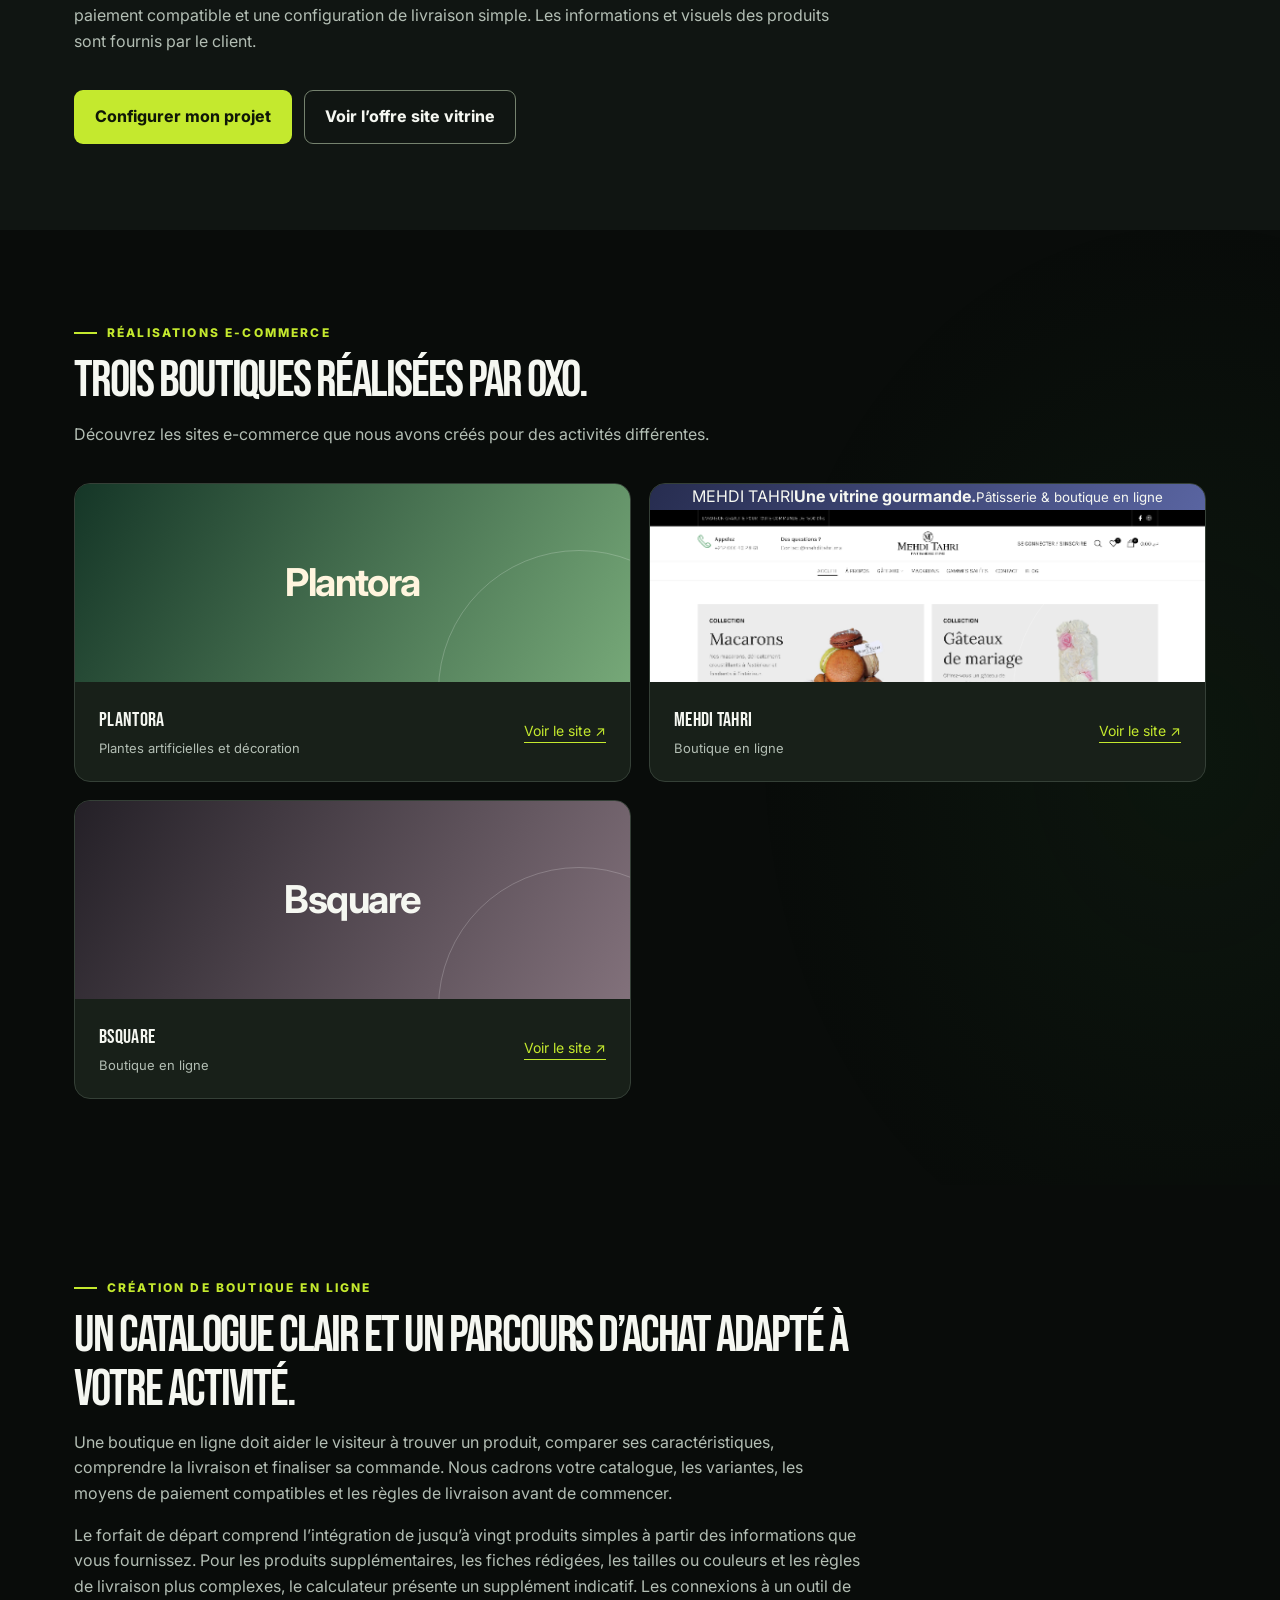
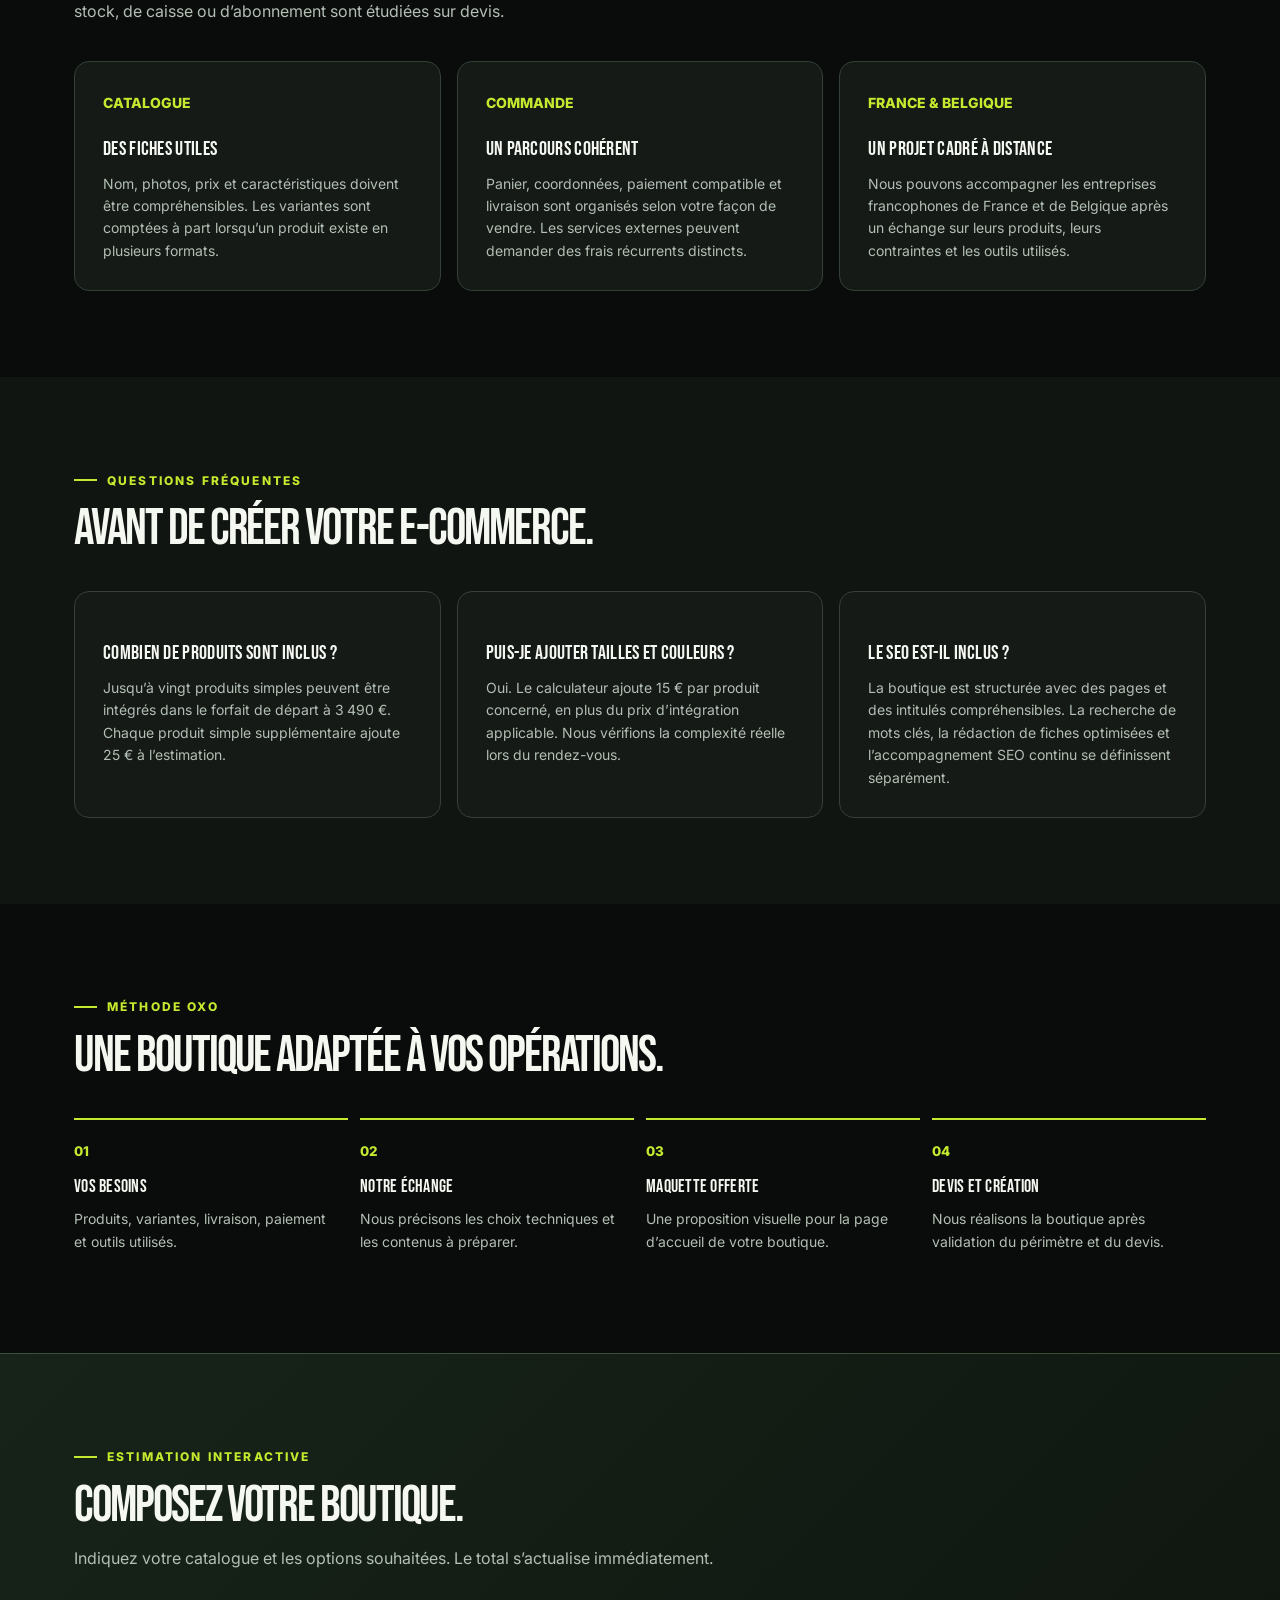
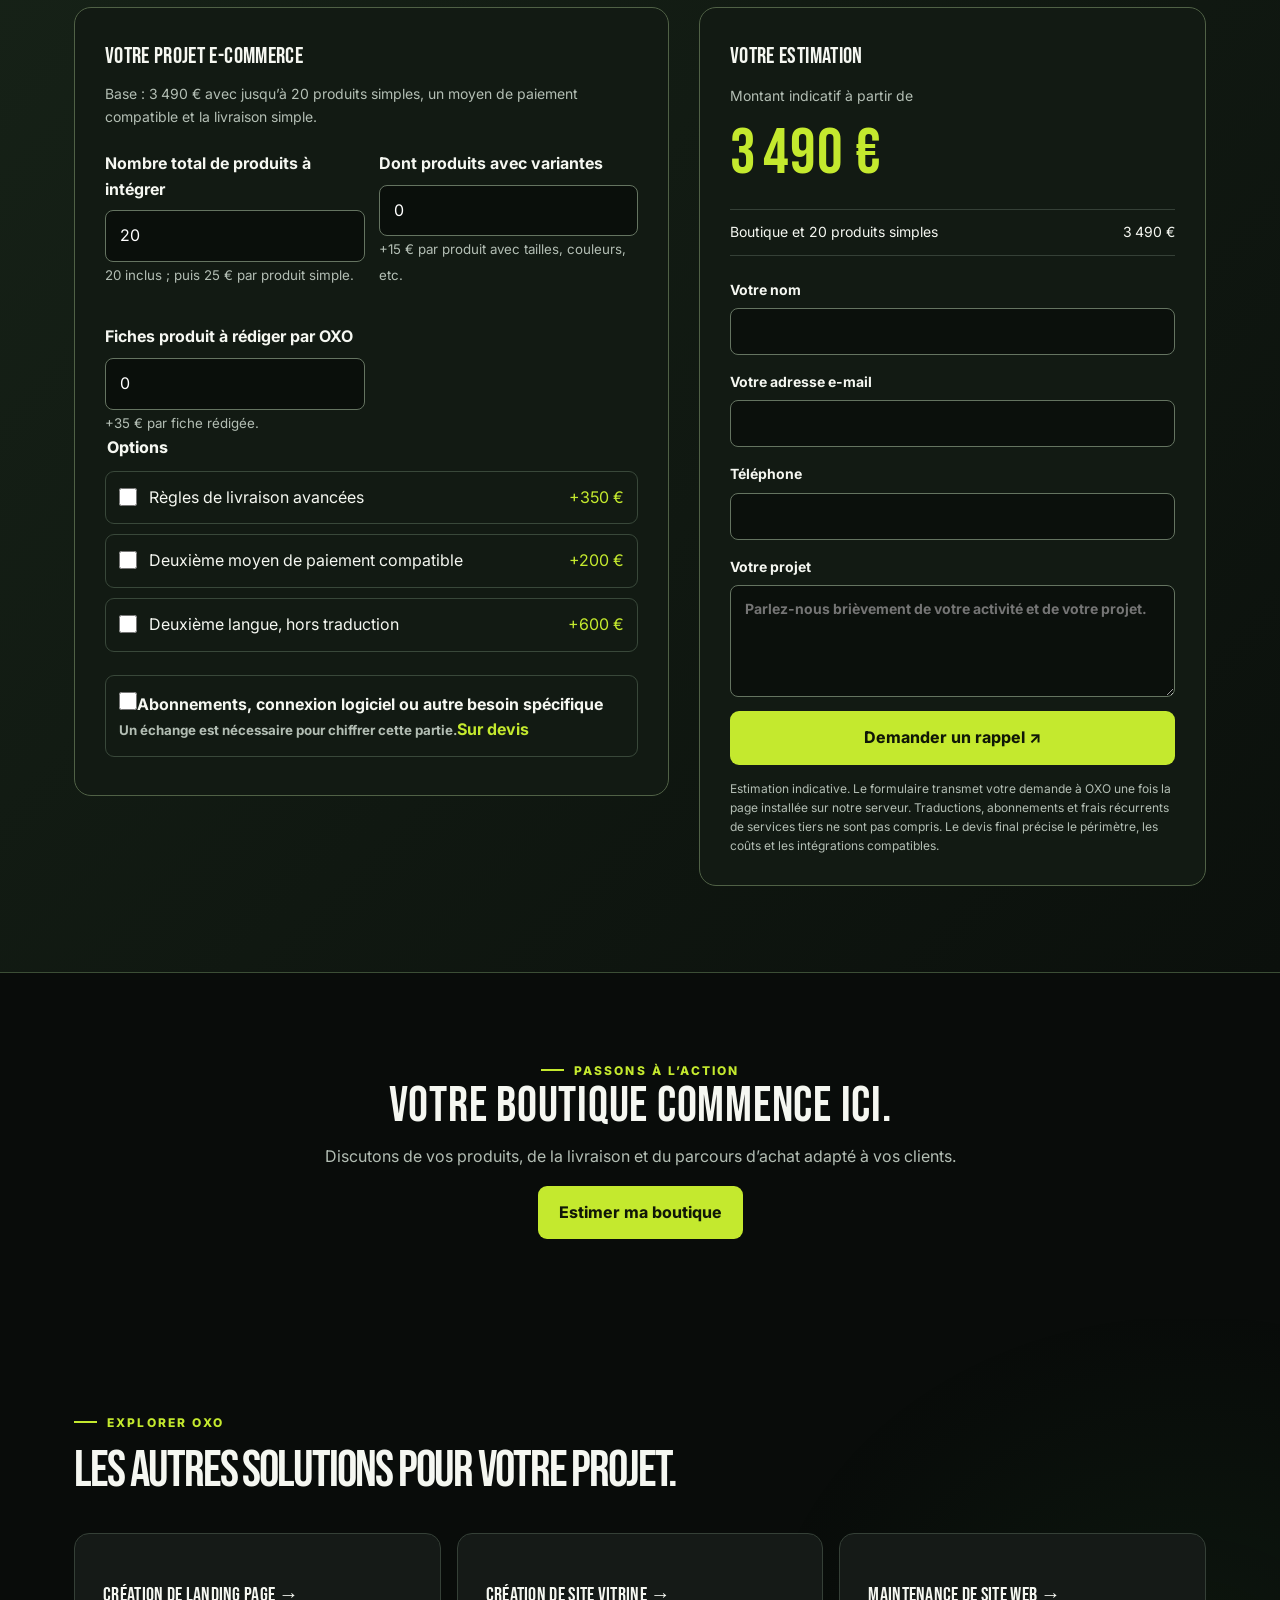
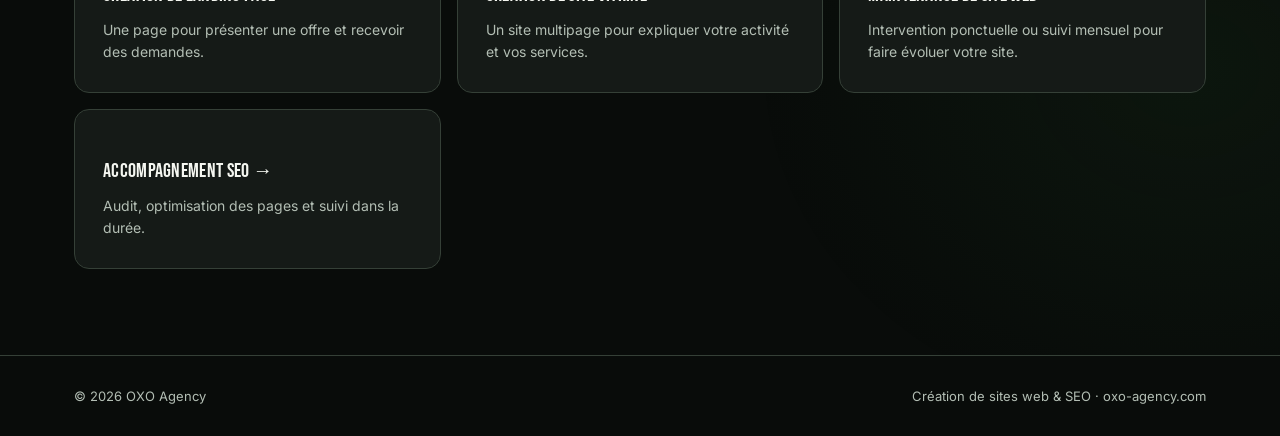
==== commit 5f7c06f6: "Show Mehdi Tahri homepage in portfolio Added a new section showcasing e-commerce realizations by OXO" ====
--- a/site-ecommerce.html
+++ b/site-ecommerce.html
@@ -2,7 +2,7 @@
 <section class="hero"><div class="wrap hero-grid"><div><span class="eyebrow">Création de site e-commerce</span><h1>Création de site e-commerce : une boutique pensée pour <span>vendre en ligne.</span></h1><p class="lead">Présentez vos produits, simplifiez la commande et pilotez votre catalogue. OXO Agency construit votre boutique autour de vos clients et de votre façon de vendre.</p><div class="actions"><a class="btn btn-primary" href="#estimation">Estimer ma boutique ↗</a><a class="btn btn-outline" href="#offre">Découvrir l’offre</a></div><p class="hero-note">Échange de découverte et maquette de page d’accueil offerte avant le devis final.</p></div><div class="mock" aria-hidden="true"><div class="browser"><i></i><i></i><i></i></div><div class="mock-body"><div class="mock-nav"><b>votre boutique.</b><span>Produits &nbsp; Panier &nbsp; Contact</span></div><div class="mock-content"><strong>Une belle vitrine pour vos produits.</strong><p>Une boutique claire, conçue pour accompagner chaque achat.</p><span class="mock-pill">Découvrir les produits →</span></div><div class="mock-cards"><i></i><i></i><i></i></div></div></div></div></section>
 <section class="section" id="offre"><div class="wrap"><div class="section-head"><span class="eyebrow">Une boutique complète</span><h2>Du catalogue à la commande.</h2><p>Votre boutique rassemble les éléments essentiels pour présenter vos produits et recevoir les commandes.</p></div><div class="intro-grid"><article class="feature"><span class="num">01 / CATALOGUE</span><h3>Produits et catégories</h3><p>Une boutique organisée avec jusqu’à 20 produits simples intégrés au lancement dans l’offre de départ.</p></article><article class="feature"><span class="num">02 / ACHAT</span><h3>Panier et commande</h3><p>Un parcours d’achat lisible, avec un moyen de paiement compatible et les confirmations de commande.</p></article><article class="feature"><span class="num">03 / GESTION</span><h3>Livraison et suivi</h3><p>Une configuration de livraison simple et un espace pour consulter les commandes et gérer les produits.</p></article></div></div></section>
 <section class="section projects"><div class="wrap"><div class="section-head"><span class="eyebrow">L’offre de départ</span><h2>Votre boutique à partir de 3 490 €.</h2><p>Accueil, boutique, fiches produit, panier, commande et contact. Jusqu’à 20 produits simples, un moyen de paiement compatible et une configuration de livraison simple. Les informations et visuels des produits sont fournis par le client.</p></div><div class="actions"><a class="btn btn-primary" href="#estimation">Configurer mon projet</a><a class="btn btn-outline" href="site-vitrine.html">Voir l’offre site vitrine</a></div></div></section>
-<section class="section" id="realisations"><div class="wrap"><div class="section-head"><span class="eyebrow">Réalisations e-commerce</span><h2>Trois boutiques réalisées par OXO.</h2><p>Découvrez les sites e-commerce que nous avons créés pour des activités différentes.</p></div><div class="project-grid"><article class="project"><div class="project-visual" style="background:linear-gradient(120deg,#153627,#76a878)"><b>Plantora</b></div><div class="project-info"><div><h3>Plantora</h3><p>Plantes artificielles et décoration</p></div><a href="https://plantora.ma/" target="_blank" rel="noopener noreferrer" aria-label="Voir Plantora, nouvel onglet">Voir le site ↗</a></div></article><article class="project"><div class="project-visual" style="background:linear-gradient(120deg,#2b1e18,#b4744b)"><b>Mehdi Tahri</b></div><div class="project-info"><div><h3>Mehdi Tahri</h3><p>Boutique en ligne</p></div><a href="https://mehditahri.ma/" target="_blank" rel="noopener noreferrer" aria-label="Voir Mehdi Tahri, nouvel onglet">Voir le site ↗</a></div></article><article class="project"><div class="project-visual" style="background:linear-gradient(120deg,#242027,#82717b)"><b>Bsquare</b></div><div class="project-info"><div><h3>Bsquare</h3><p>Boutique en ligne</p></div><a href="https://bsquare.ma/" target="_blank" rel="noopener noreferrer" aria-label="Voir Bsquare, nouvel onglet">Voir le site ↗</a></div></article></div></div></section>
+<section class="section" id="realisations"><div class="wrap"><div class="section-head"><span class="eyebrow">Réalisations e-commerce</span><h2>Trois boutiques réalisées par OXO.</h2><p>Découvrez les sites e-commerce que nous avons créés pour des activités différentes.</p></div><div class="project-grid"><article class="project"><div class="project-visual" style="background:linear-gradient(120deg,#153627,#76a878)"><b>Plantora</b></div><div class="project-info"><div><h3>Plantora</h3><p>Plantes artificielles et décoration</p></div><a href="https://plantora.ma/" target="_blank" rel="noopener noreferrer" aria-label="Voir Plantora, nouvel onglet">Voir le site ↗</a></div></article><article class="project"><div class="project-visual project-visual--mehdi"><div class="mehdi-cover-copy"><span>MEHDI TAHRI</span><strong>Une vitrine gourmande.</strong><small>Pâtisserie & boutique en ligne</small></div><div class="mehdi-cover-frame"><img src="oxo-mehdi-homepage.png" alt="Aperçu de la page d’accueil de la boutique Mehdi Tahri" loading="lazy"></div></div><div class="project-info"><div><h3>Mehdi Tahri</h3><p>Boutique en ligne</p></div><a href="https://mehditahri.ma/" target="_blank" rel="noopener noreferrer" aria-label="Voir Mehdi Tahri, nouvel onglet">Voir le site ↗</a></div></article><article class="project"><div class="project-visual" style="background:linear-gradient(120deg,#242027,#82717b)"><b>Bsquare</b></div><div class="project-info"><div><h3>Bsquare</h3><p>Boutique en ligne</p></div><a href="https://bsquare.ma/" target="_blank" rel="noopener noreferrer" aria-label="Voir Bsquare, nouvel onglet">Voir le site ↗</a></div></article></div></div></section>
 <section class="section" id="details"><div class="wrap"><div class="section-head"><span class="eyebrow">Création de boutique en ligne</span><h2>Un catalogue clair et un parcours d’achat adapté à votre activité.</h2><p>Une boutique en ligne doit aider le visiteur à trouver un produit, comparer ses caractéristiques, comprendre la livraison et finaliser sa commande. Nous cadrons votre catalogue, les variantes, les moyens de paiement compatibles et les règles de livraison avant de commencer.</p><p>Le forfait de départ comprend l’intégration de jusqu’à vingt produits simples à partir des informations que vous fournissez. Pour les produits supplémentaires, les fiches rédigées, les tailles ou couleurs et les règles de livraison plus complexes, le calculateur présente un supplément indicatif. Les connexions à un outil de stock, de caisse ou d’abonnement sont étudiées sur devis.</p></div><div class="intro-grid"><article class="feature"><span class="num">CATALOGUE</span><h3>Des fiches utiles</h3><p>Nom, photos, prix et caractéristiques doivent être compréhensibles. Les variantes sont comptées à part lorsqu’un produit existe en plusieurs formats.</p></article><article class="feature"><span class="num">COMMANDE</span><h3>Un parcours cohérent</h3><p>Panier, coordonnées, paiement compatible et livraison sont organisés selon votre façon de vendre. Les services externes peuvent demander des frais récurrents distincts.</p></article><article class="feature"><span class="num">FRANCE & BELGIQUE</span><h3>Un projet cadré à distance</h3><p>Nous pouvons accompagner les entreprises francophones de France et de Belgique après un échange sur leurs produits, leurs contraintes et les outils utilisés.</p></article></div></div></section>
 <section class="section projects" id="questions"><div class="wrap"><div class="section-head"><span class="eyebrow">Questions fréquentes</span><h2>Avant de créer votre e-commerce.</h2></div><div class="intro-grid"><article class="feature"><h3>Combien de produits sont inclus ?</h3><p>Jusqu’à vingt produits simples peuvent être intégrés dans le forfait de départ à 3 490 €. Chaque produit simple supplémentaire ajoute 25 € à l’estimation.</p></article><article class="feature"><h3>Puis-je ajouter tailles et couleurs ?</h3><p>Oui. Le calculateur ajoute 15 € par produit concerné, en plus du prix d’intégration applicable. Nous vérifions la complexité réelle lors du rendez-vous.</p></article><article class="feature"><h3>Le SEO est-il inclus ?</h3><p>La boutique est structurée avec des pages et des intitulés compréhensibles. La recherche de mots clés, la rédaction de fiches optimisées et l’accompagnement SEO continu se définissent séparément.</p></article></div></div></section><section class="section" id="methode"><div class="wrap"><div class="section-head"><span class="eyebrow">Méthode OXO</span><h2>Une boutique adaptée à vos opérations.</h2></div><div class="steps"><div class="step"><small>01</small><h3>Vos besoins</h3><p>Produits, variantes, livraison, paiement et outils utilisés.</p></div><div class="step"><small>02</small><h3>Notre échange</h3><p>Nous précisons les choix techniques et les contenus à préparer.</p></div><div class="step"><small>03</small><h3>Maquette offerte</h3><p>Une proposition visuelle pour la page d’accueil de votre boutique.</p></div><div class="step"><small>04</small><h3>Devis et création</h3><p>Nous réalisons la boutique après validation du périmètre et du devis.</p></div></div></div></section>
 <section class="section pricing" id="estimation"><div class="wrap"><div class="section-head"><span class="eyebrow">Estimation interactive</span><h2>Composez votre boutique.</h2><p>Indiquez votre catalogue et les options souhaitées. Le total s’actualise immédiatement.</p></div><div class="calc"><form class="form-panel" id="ecommerce-calculator"><h3>Votre projet e-commerce</h3><p class="included">Base : 3 490 € avec jusqu’à 20 produits simples, un moyen de paiement compatible et la livraison simple.</p><div class="product-cols"><div class="field"><label for="products">Nombre total de produits à intégrer</label><input id="products" type="number" min="0" max="500" step="1" value="20" inputmode="numeric"><small>20 inclus ; puis 25 € par produit simple.</small></div><div class="field"><label for="variants">Dont produits avec variantes</label><input id="variants" type="number" min="0" max="500" step="1" value="0" inputmode="numeric"><small>+15 € par produit avec tailles, couleurs, etc.</small></div><div class="field"><label for="copywriting">Fiches produit à rédiger par OXO</label><input id="copywriting" type="number" min="0" max="500" step="1" value="0" inputmode="numeric"><small>+35 € par fiche rédigée.</small></div></div><fieldset><legend>Options</legend><div class="checks"><label class="check"><input type="checkbox" data-price="350" data-label="Règles de livraison avancées"><span>Règles de livraison avancées</span><em>+350 €</em></label><label class="check"><input type="checkbox" data-price="200" data-label="Deuxième moyen de paiement"><span>Deuxième moyen de paiement compatible</span><em>+200 €</em></label><label class="check"><input type="checkbox" data-price="600" data-label="Deuxième langue, hors traduction"><span>Deuxième langue, hors traduction</span><em>+600 €</em></label></div></fieldset><div class="field"><label class="check"><input type="checkbox" id="custom" data-label="Fonctionnalité sur mesure"><span>Abonnements, connexion logiciel ou autre besoin spécifique<br><small>Un échange est nécessaire pour chiffrer cette partie.</small></span><em>Sur devis</em></label></div></form><aside class="summary" aria-label="Estimation de la boutique"><h3>Votre estimation</h3><span class="label">Montant indicatif à partir de</span><div class="price" id="total" aria-live="polite">3 490 €</div><ul class="breakdown" id="breakdown"></ul><p id="custom-note" class="estimate-note" hidden>La fonctionnalité sur mesure sera ajoutée après échange ; elle n’est pas incluse dans le total affiché.</p><form class="lead-form" action="devis.php" method="post">
@@ -16,4 +16,4 @@
 <section class="cta"><div class="wrap"><span class="eyebrow">Passons à l’action</span><h2>Votre boutique commence ici.</h2><p>Discutons de vos produits, de la livraison et du parcours d’achat adapté à vos clients.</p><a class="btn btn-primary" href="#estimation">Estimer ma boutique</a></div></section>
 <section class="section" id="autres-services"><div class="wrap"><div class="section-head"><span class="eyebrow">Explorer OXO</span><h2>Les autres solutions pour votre projet.</h2></div><div class="intro-grid"><article class="feature"><h3><a href="site-landing.html">Création de landing page →</a></h3><p>Une page pour présenter une offre et recevoir des demandes.</p></article><article class="feature"><h3><a href="site-vitrine.html">Création de site vitrine →</a></h3><p>Un site multipage pour expliquer votre activité et vos services.</p></article><article class="feature"><h3><a href="site-maintenance.html">Maintenance de site web →</a></h3><p>Intervention ponctuelle ou suivi mensuel pour faire évoluer votre site.</p></article><article class="feature"><h3><a href="site-seo.html">Accompagnement SEO →</a></h3><p>Audit, optimisation des pages et suivi dans la durée.</p></article></div></div></section></main><footer class="foot"><div class="wrap"><span>© 2026 OXO Agency</span><span>Création de sites web & SEO · <a href="https://oxo-agency.com/">oxo-agency.com</a></span></div></footer><script>(()=>{const menu=document.querySelector('.site-menu'),button=document.getElementById('web-menu');if(!menu||!button)return;button.addEventListener('click',()=>{const open=menu.classList.toggle('open');button.setAttribute('aria-expanded',String(open))});document.addEventListener('click',event=>{if(!menu.contains(event.target)){menu.classList.remove('open');button.setAttribute('aria-expanded','false')}})})();</script><script>
 (()=>{const form=document.getElementById('ecommerce-calculator'),product=form.querySelector('#products'),variants=form.querySelector('#variants'),copy=form.querySelector('#copywriting'),total=document.getElementById('total'),breakdown=document.getElementById('breakdown'),custom=document.getElementById('custom');const euro=n=>new Intl.NumberFormat('fr-FR',{style:'currency',currency:'EUR',maximumFractionDigits:0}).format(n);const read=(el,max)=>Math.max(0,Math.min(max,Number.parseInt(el.value,10)||0));function update(){const n=read(product,500),v=Math.min(n,read(variants,500)),c=Math.min(n,read(copy,500));const extra=Math.max(0,n-20);let lines=[['Boutique et 20 produits simples',3490]];if(extra)lines.push([extra+' produit'+(extra>1?'s':'')+' supplémentaire'+(extra>1?'s':''),extra*25]);if(v)lines.push([v+' produit'+(v>1?'s':'')+' à variantes',v*15]);if(c)lines.push([c+' fiche'+(c>1?'s':'')+' rédigée'+(c>1?'s':''),c*35]);for(const input of form.querySelectorAll('input[type=checkbox]:checked[data-price]'))lines.push([input.dataset.label,Number(input.dataset.price)]);const amount=lines.reduce((sum,row)=>sum+row[1],0);total.textContent=euro(amount);breakdown.replaceChildren(...lines.map(([label,price])=>{const li=document.createElement('li'),name=document.createElement('span'),value=document.createElement('span');name.textContent=label;value.textContent=euro(price);li.append(name,value);return li}));document.getElementById('custom-note').hidden=!custom.checked;document.getElementById('estimate-field').value=euro(amount);document.getElementById('detail-field').value=lines.map(([label,price])=>label+' : '+euro(price)).join('\n')+(custom.checked?'\nOption sur mesure à chiffrer':'')}form.addEventListener('input',update);form.addEventListener('change',update);update()})();
-</script><script src="oxo-motion.js" defer></script></body></html>+</script><script src="oxo-motion.js" defer></script></body></html>
--- a/oxo-site.css
+++ b/oxo-site.css
@@ -11,3 +11,14 @@
 .blog-topics{display:flex;flex-wrap:wrap;gap:10px;margin:0 0 30px}.blog-topics span{padding:8px 14px;border:1px solid var(--line);border-radius:30px;color:var(--muted);font-size:13px}.blog-grid{display:grid;grid-template-columns:repeat(auto-fit,minmax(260px,1fr));gap:20px}.blog-card,.blog-next{background:var(--panel);border:1px solid var(--line);border-radius:16px;padding:32px}.blog-card h3{font-size:26px;line-height:1.25;margin:20px 0 12px}.blog-card p{color:var(--muted)}.blog-read,.blog-article a:not(.btn){color:var(--lime);text-decoration:underline;text-underline-offset:3px}.blog-next{margin-top:45px}.blog-next p{color:var(--muted)}.blog-article{max-width:800px;font-size:18px;line-height:1.8}.blog-article h2{font-size:clamp(26px,3vw,38px);line-height:1.25;margin:48px 0 18px}.blog-article p,.blog-article li{color:#d3ded4}.blog-article li{margin:12px 0}.blog-article-hero .eyebrow{display:flex;margin:28px 0 0}
 
 .home-hero-inner{display:grid;grid-template-columns:1.4fr .6fr;gap:52px;align-items:center}.home-hero-panel{padding:30px;border:1px solid var(--line);border-radius:20px;background:var(--panel);box-shadow:0 25px 70px #0007}.home-hero-panel p{margin:22px 0;border-bottom:1px solid var(--line);padding-bottom:15px}.home-hero-panel strong{color:var(--lime);margin-right:12px}.home-hero-panel a{color:var(--lime)}.home-service-grid{display:grid;grid-template-columns:repeat(2,1fr);gap:16px}.home-service,.home-proof{display:block;padding:28px;background:var(--panel);border:1px solid var(--line);border-radius:15px}.home-service-wide{grid-column:span 2}.home-service>span{color:var(--lime);font-size:12px;letter-spacing:.12em;text-transform:uppercase}.home-service h3{font-size:24px;margin:16px 0 10px}.home-service p{color:var(--muted);margin:0}.home-service a:hover,.home-proof:hover{color:var(--lime)}.home-proof-grid{display:grid;grid-template-columns:repeat(3,1fr);gap:16px}.home-proof{min-height:160px;display:flex;flex-direction:column;justify-content:space-between}.home-proof strong{font-family:Manrope,Inter,sans-serif;font-size:21px}.home-proof span{color:var(--lime)}.home-small{font-size:12px;margin-top:16px}.home-contact{display:flex;align-items:center;justify-content:space-between;gap:30px}.home-contact h2{font-size:clamp(32px,4vw,54px);max-width:780px;margin:18px 0}.home-contact p{color:var(--muted)}@media(max-width:850px){.home-hero-inner{grid-template-columns:1fr}.home-proof-grid{grid-template-columns:1fr 1fr}}@media(max-width:600px){.home-service-grid,.home-proof-grid{grid-template-columns:1fr}.home-service-wide{grid-column:auto}.home-contact{align-items:flex-start;flex-direction:column}}
+
+/* Formulaires de devis */
+.lead-form{display:grid;gap:18px;margin-top:22px}
+.lead-form .trap{position:absolute;width:1px;height:1px;overflow:hidden;clip-path:inset(50%);white-space:nowrap}
+.lead-form .lead-fields{display:grid;gap:16px}
+.lead-form .lead-fields label{display:grid;gap:7px;font-size:14px;font-weight:700}
+.lead-form .lead-fields input,.lead-form .lead-fields select,.lead-form .lead-fields textarea{display:block;width:100%;min-width:0;padding:12px 14px;background:#0b100c;color:var(--ink);border:1px solid #657461;border-radius:8px;font:inherit;line-height:1.5}
+.lead-form .lead-fields textarea{min-height:112px;resize:vertical}
+.lead-form .lead-fields input:focus-visible,.lead-form .lead-fields select:focus-visible,.lead-form .lead-fields textarea:focus-visible{outline:2px solid var(--lime);outline-offset:2px}
+
+.contact-form .trap{position:absolute;width:1px;height:1px;overflow:hidden;clip-path:inset(50%);white-space:nowrap}
--- a/oxo-motion.css
+++ b/oxo-motion.css
@@ -21,7 +21,7 @@
 @media(prefers-reduced-motion:reduce){.hero::before{animation:none}.oxo-reveal{opacity:1;transform:none;filter:none;transition:none}.oxo-pointer{display:none}.home-hero-panel,.home-service,.home-proof,.step,.blog-card{transition:none}}
 
 /* Bebas Neue supplied by Anas: display type for headlines and key labels. */
-@font-face{font-family:"Bebas Neue";src:url("fonts/BebasNeue-Regular.ttf") format("truetype");font-style:normal;font-weight:400;font-display:swap}
+@font-face{font-family:"Bebas Neue";src:url("BebasNeue-Regular.ttf") format("truetype");font-style:normal;font-weight:400;font-display:swap}
 h1,h2,h3,h4,h5,h6,.price{font-family:"Bebas Neue",Impact,sans-serif;font-weight:400;letter-spacing:.015em}
 .hero h1{line-height:.96;letter-spacing:.005em}
 .section-head h2,.cta h2,.home-contact h2{line-height:1.04}
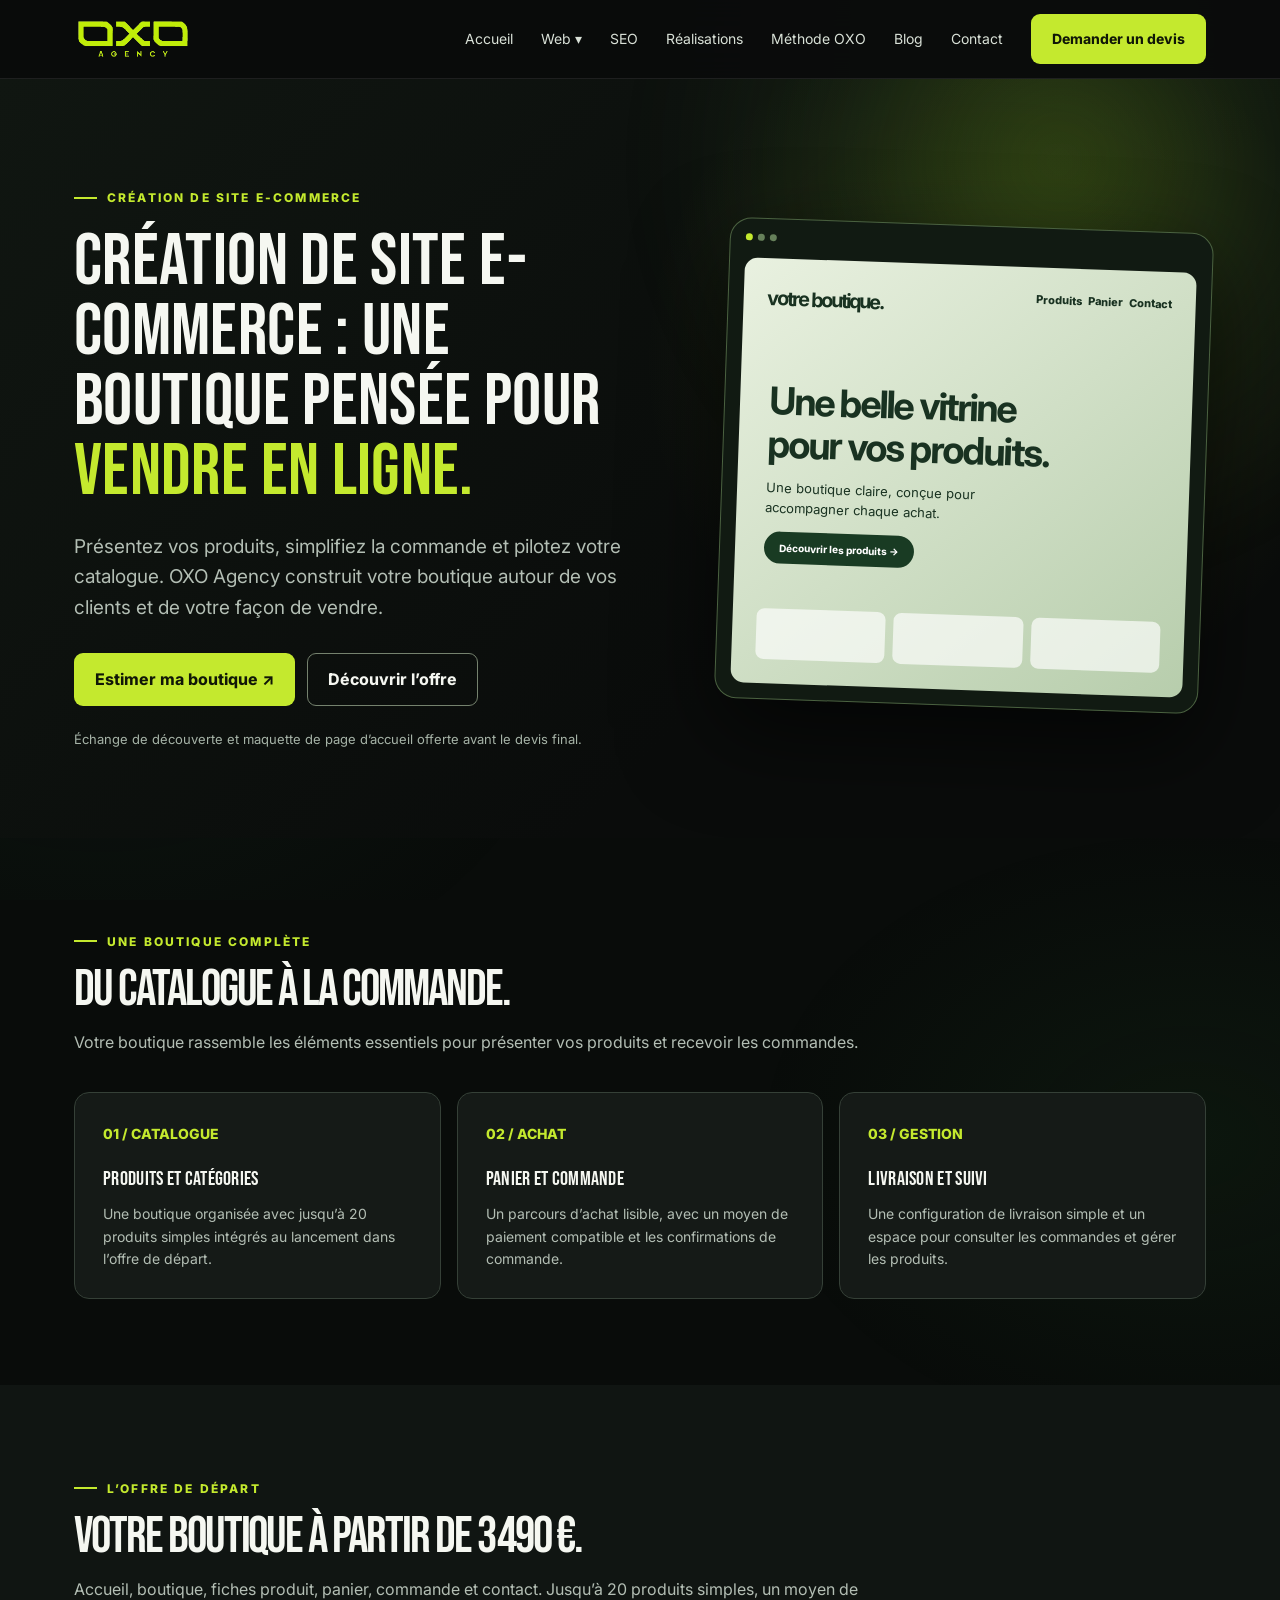
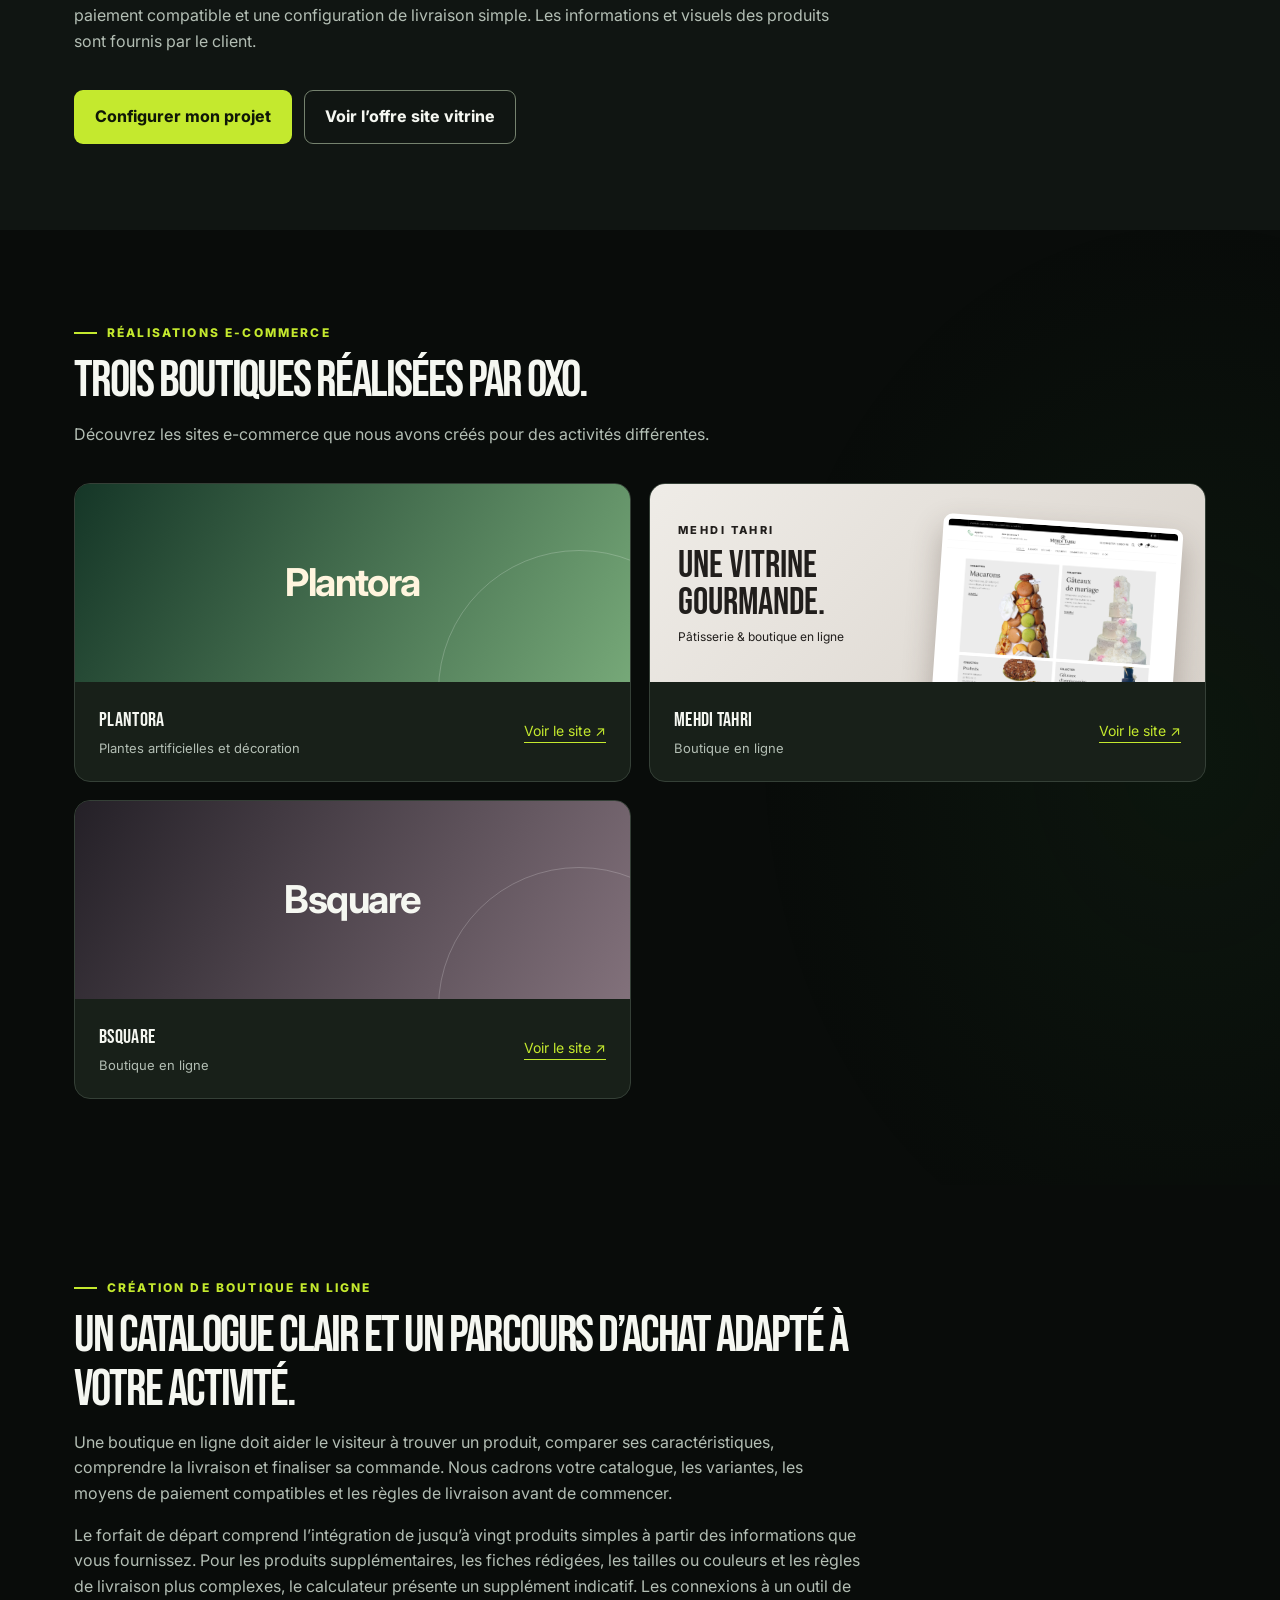
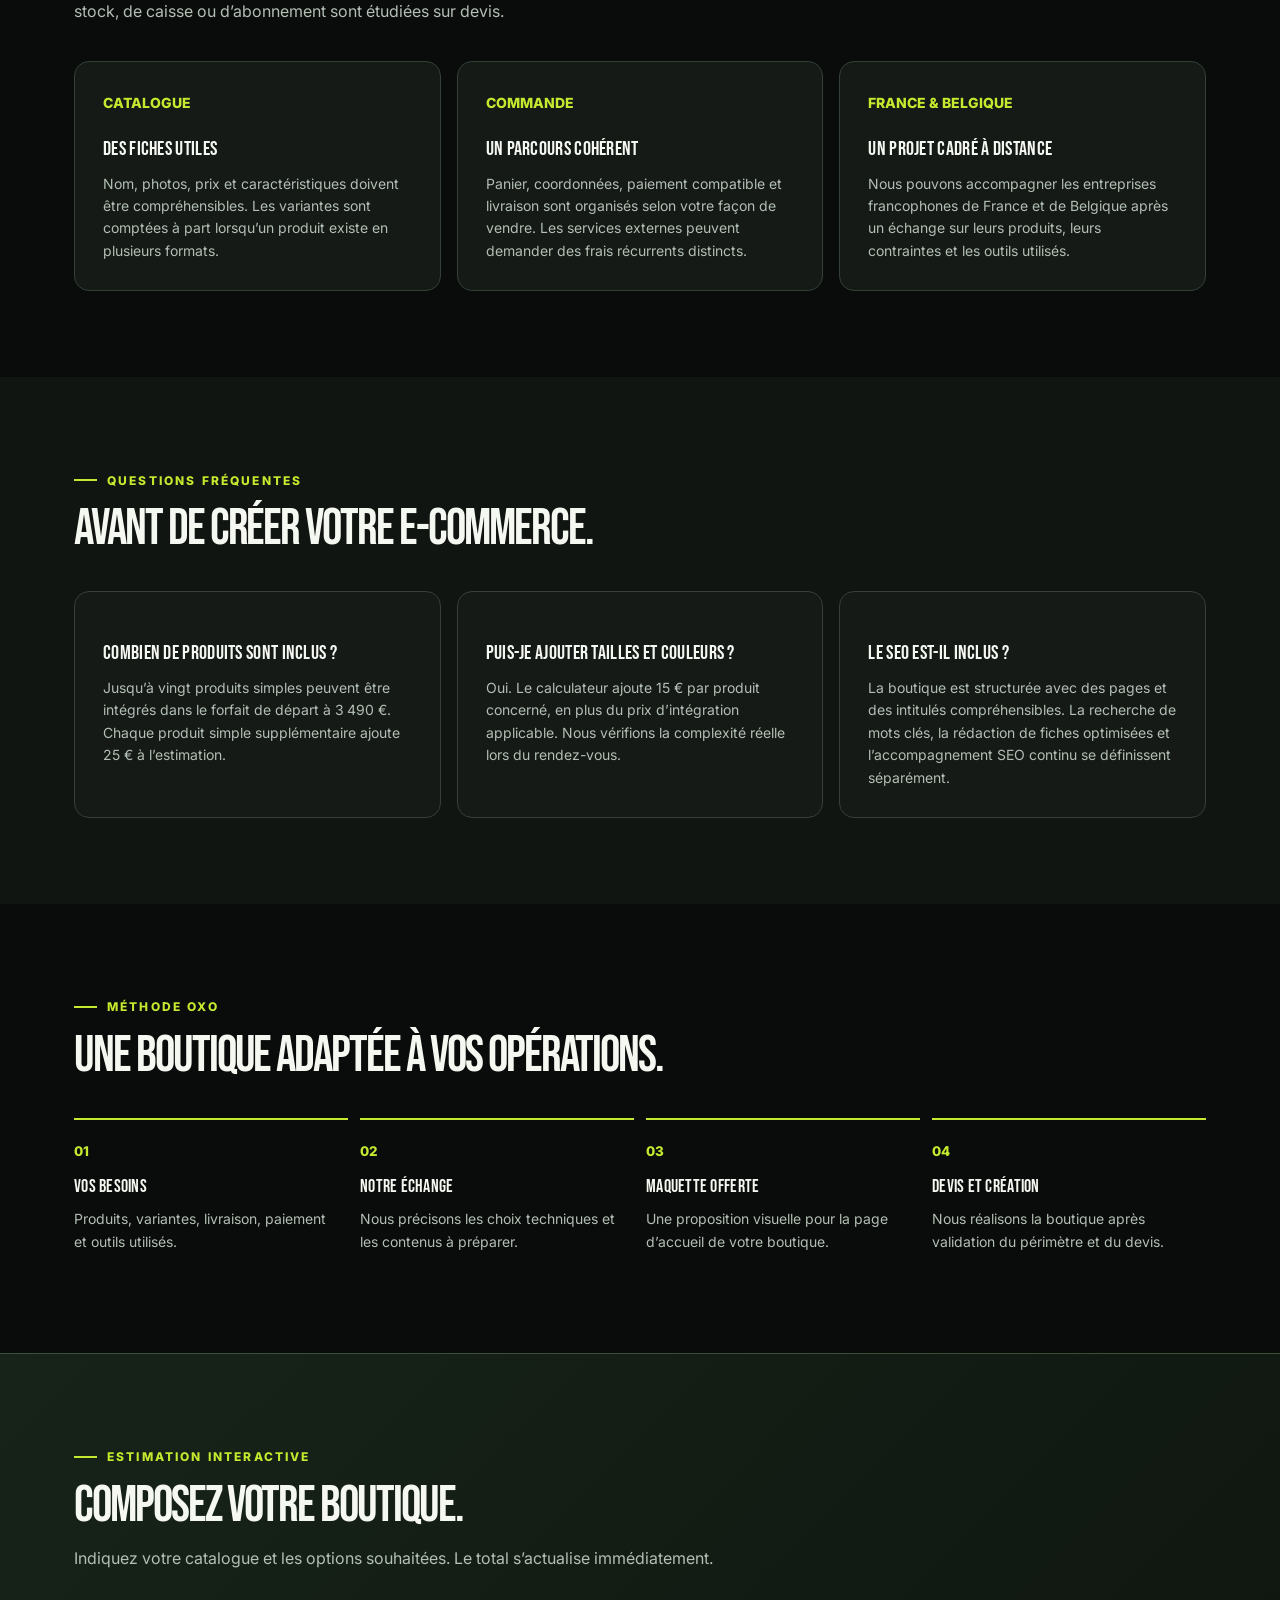
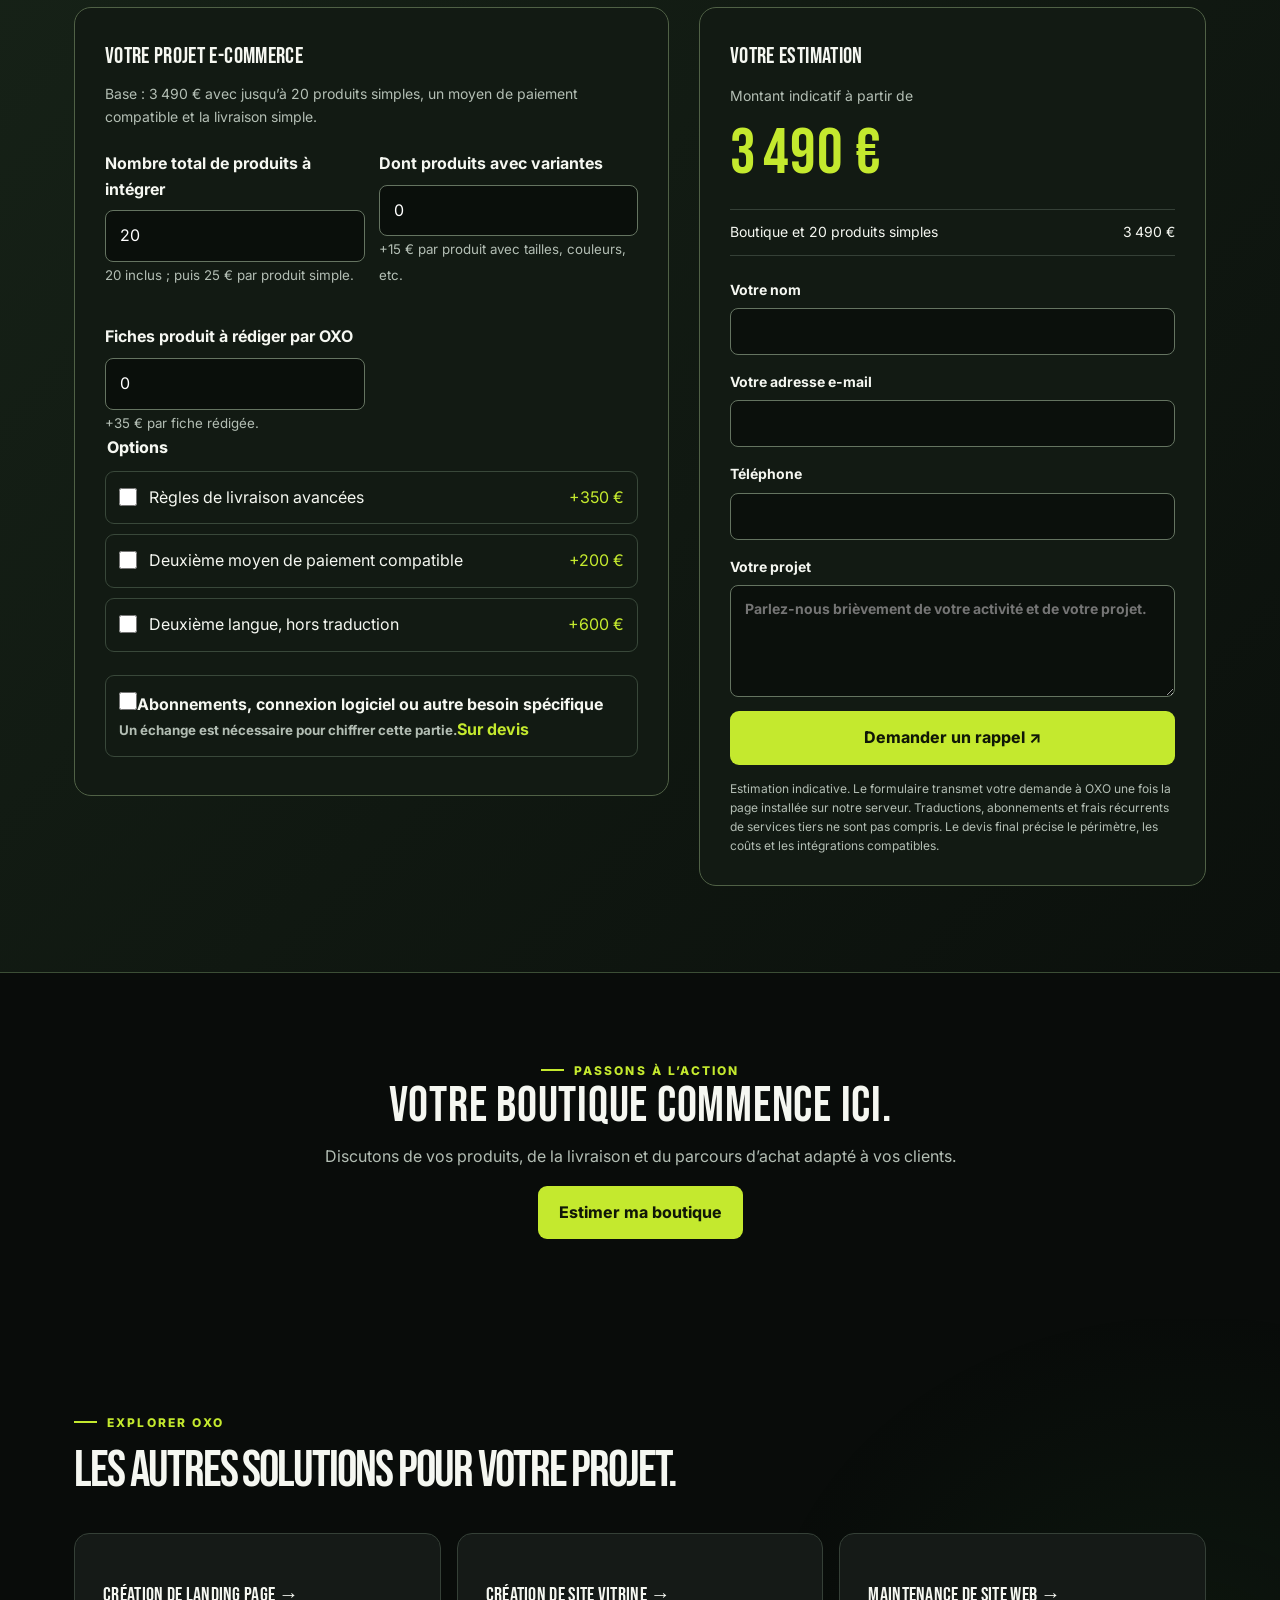
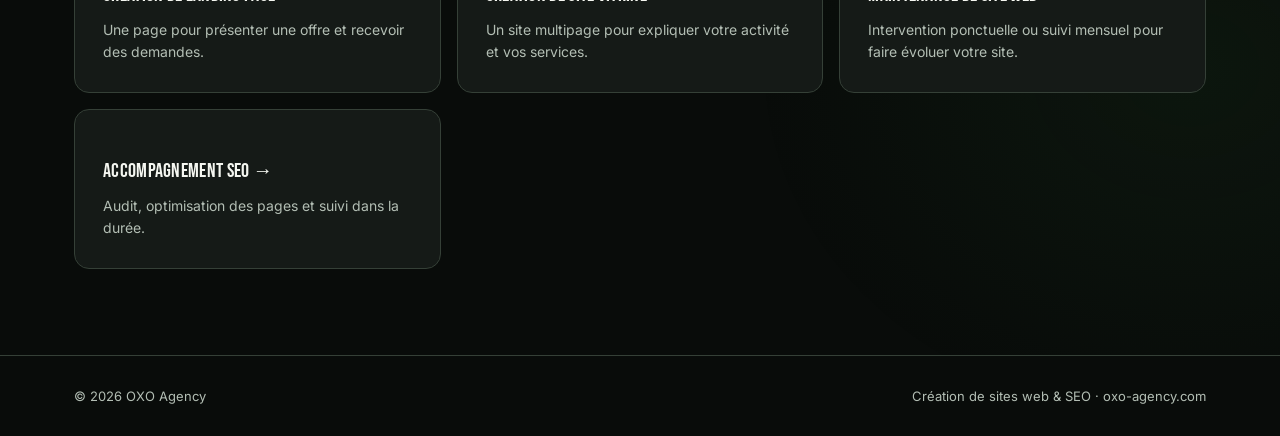
==== commit 24faa4b9: "Refresh ecommerce styles for Mehdi preview" ====
--- a/site-ecommerce.html
+++ b/site-ecommerce.html
@@ -1,4 +1,4 @@
-<!doctype html><html lang="fr"><head><meta charset="utf-8"><meta name="viewport" content="width=device-width, initial-scale=1"><meta name="description" content="Création de site e-commerce pour entreprises en France et en Belgique. Catalogue, commande et livraison : estimez votre boutique dès 3 490 €."><title>Création de site e-commerce et boutique en ligne | OXO Agency</title><link rel="stylesheet" href="oxo-site.css"><link rel="preconnect" href="https://fonts.googleapis.com"><link rel="preconnect" href="https://fonts.gstatic.com" crossorigin><link href="https://fonts.googleapis.com/css2?family=Inter:wght@400;500;600;700;800&family=Manrope:wght@500;600;700;800&display=swap" rel="stylesheet"><style>.lead-form{display:grid;gap:14px}.lead-fields{display:grid;gap:12px}.lead-fields label{display:grid;gap:6px;font-size:13px;font-weight:700}.lead-fields input,.lead-fields textarea{width:100%;background:#0b100c;color:#fff;border:1px solid #657461;border-radius:8px;padding:10px 12px;font:inherit;resize:vertical}.lead-form .btn{width:100%}.trap{position:absolute;left:-9999px;top:auto;width:1px;height:1px;overflow:hidden}h1,h2,h3,h4,h5,h6{font-family:Manrope,Inter,ui-sans-serif,system-ui,sans-serif}</style><link rel="stylesheet" href="oxo-motion.css"></head><body data-page="ecommerce"><a class="skip" href="#contenu">Aller au contenu</a><header><div class="wrap nav"><a class="logo" href="index.html" aria-label="OXO Agency, accueil"><img src="oxo-logo.png" alt="OXO Agency" width="118" height="43"></a><nav class="navlinks" aria-label="Navigation principale"><a href="index.html">Accueil</a><div class="site-menu"><button type="button" id="web-menu" aria-expanded="false" aria-controls="web-options">Web ▾</button><div class="site-menu-panel" id="web-options"><a href="site-landing.html">Landing page</a><a href="site-vitrine.html">Site vitrine</a><a href="site-ecommerce.html">Site e-commerce</a><a href="site-maintenance.html">Maintenance</a></div></div><a href="site-seo.html">SEO</a><a href="site-vitrine.html#realisations">Réalisations</a><a href="site-vitrine.html#methode">Méthode OXO</a><a href="site-blog.html">Blog</a><a href="site-contact.html">Contact</a><a class="btn btn-primary" href="#estimation">Demander un devis</a></nav><a class="btn btn-primary mobile-cta" href="#estimation">Devis</a></div></header><main id="contenu">
+<!doctype html><html lang="fr"><head><meta charset="utf-8"><meta name="viewport" content="width=device-width, initial-scale=1"><meta name="description" content="Création de site e-commerce pour entreprises en France et en Belgique. Catalogue, commande et livraison : estimez votre boutique dès 3 490 €."><title>Création de site e-commerce et boutique en ligne | OXO Agency</title><link rel="stylesheet" href="oxo-site.css?v=mehdi-1"><link rel="preconnect" href="https://fonts.googleapis.com"><link rel="preconnect" href="https://fonts.gstatic.com" crossorigin><link href="https://fonts.googleapis.com/css2?family=Inter:wght@400;500;600;700;800&family=Manrope:wght@500;600;700;800&display=swap" rel="stylesheet"><style>.lead-form{display:grid;gap:14px}.lead-fields{display:grid;gap:12px}.lead-fields label{display:grid;gap:6px;font-size:13px;font-weight:700}.lead-fields input,.lead-fields textarea{width:100%;background:#0b100c;color:#fff;border:1px solid #657461;border-radius:8px;padding:10px 12px;font:inherit;resize:vertical}.lead-form .btn{width:100%}.trap{position:absolute;left:-9999px;top:auto;width:1px;height:1px;overflow:hidden}h1,h2,h3,h4,h5,h6{font-family:Manrope,Inter,ui-sans-serif,system-ui,sans-serif}</style><link rel="stylesheet" href="oxo-motion.css"></head><body data-page="ecommerce"><a class="skip" href="#contenu">Aller au contenu</a><header><div class="wrap nav"><a class="logo" href="index.html" aria-label="OXO Agency, accueil"><img src="oxo-logo.png" alt="OXO Agency" width="118" height="43"></a><nav class="navlinks" aria-label="Navigation principale"><a href="index.html">Accueil</a><div class="site-menu"><button type="button" id="web-menu" aria-expanded="false" aria-controls="web-options">Web ▾</button><div class="site-menu-panel" id="web-options"><a href="site-landing.html">Landing page</a><a href="site-vitrine.html">Site vitrine</a><a href="site-ecommerce.html">Site e-commerce</a><a href="site-maintenance.html">Maintenance</a></div></div><a href="site-seo.html">SEO</a><a href="site-vitrine.html#realisations">Réalisations</a><a href="site-vitrine.html#methode">Méthode OXO</a><a href="site-blog.html">Blog</a><a href="site-contact.html">Contact</a><a class="btn btn-primary" href="#estimation">Demander un devis</a></nav><a class="btn btn-primary mobile-cta" href="#estimation">Devis</a></div></header><main id="contenu">
 <section class="hero"><div class="wrap hero-grid"><div><span class="eyebrow">Création de site e-commerce</span><h1>Création de site e-commerce : une boutique pensée pour <span>vendre en ligne.</span></h1><p class="lead">Présentez vos produits, simplifiez la commande et pilotez votre catalogue. OXO Agency construit votre boutique autour de vos clients et de votre façon de vendre.</p><div class="actions"><a class="btn btn-primary" href="#estimation">Estimer ma boutique ↗</a><a class="btn btn-outline" href="#offre">Découvrir l’offre</a></div><p class="hero-note">Échange de découverte et maquette de page d’accueil offerte avant le devis final.</p></div><div class="mock" aria-hidden="true"><div class="browser"><i></i><i></i><i></i></div><div class="mock-body"><div class="mock-nav"><b>votre boutique.</b><span>Produits &nbsp; Panier &nbsp; Contact</span></div><div class="mock-content"><strong>Une belle vitrine pour vos produits.</strong><p>Une boutique claire, conçue pour accompagner chaque achat.</p><span class="mock-pill">Découvrir les produits →</span></div><div class="mock-cards"><i></i><i></i><i></i></div></div></div></div></section>
 <section class="section" id="offre"><div class="wrap"><div class="section-head"><span class="eyebrow">Une boutique complète</span><h2>Du catalogue à la commande.</h2><p>Votre boutique rassemble les éléments essentiels pour présenter vos produits et recevoir les commandes.</p></div><div class="intro-grid"><article class="feature"><span class="num">01 / CATALOGUE</span><h3>Produits et catégories</h3><p>Une boutique organisée avec jusqu’à 20 produits simples intégrés au lancement dans l’offre de départ.</p></article><article class="feature"><span class="num">02 / ACHAT</span><h3>Panier et commande</h3><p>Un parcours d’achat lisible, avec un moyen de paiement compatible et les confirmations de commande.</p></article><article class="feature"><span class="num">03 / GESTION</span><h3>Livraison et suivi</h3><p>Une configuration de livraison simple et un espace pour consulter les commandes et gérer les produits.</p></article></div></div></section>
 <section class="section projects"><div class="wrap"><div class="section-head"><span class="eyebrow">L’offre de départ</span><h2>Votre boutique à partir de 3 490 €.</h2><p>Accueil, boutique, fiches produit, panier, commande et contact. Jusqu’à 20 produits simples, un moyen de paiement compatible et une configuration de livraison simple. Les informations et visuels des produits sont fournis par le client.</p></div><div class="actions"><a class="btn btn-primary" href="#estimation">Configurer mon projet</a><a class="btn btn-outline" href="site-vitrine.html">Voir l’offre site vitrine</a></div></div></section>
--- a/oxo-site.css
+++ b/oxo-site.css
@@ -22,3 +22,14 @@
 .lead-form .lead-fields input:focus-visible,.lead-form .lead-fields select:focus-visible,.lead-form .lead-fields textarea:focus-visible{outline:2px solid var(--lime);outline-offset:2px}
 
 .contact-form .trap{position:absolute;width:1px;height:1px;overflow:hidden;clip-path:inset(50%);white-space:nowrap}
+
+/* Couverture de la réalisation Mehdi Tahri */
+.project-visual--mehdi{display:flex;align-items:center;justify-content:space-between;gap:12px;padding:22px 28px;background:linear-gradient(135deg,#efece7,#d9d3cc)!important;color:#211e1c}
+.project-visual--mehdi:after{display:none}
+.mehdi-cover-copy{display:grid;gap:7px;position:relative;z-index:1;max-width:52%}
+.mehdi-cover-copy span{font-size:11px;font-weight:800;letter-spacing:.22em}
+.mehdi-cover-copy strong{font-family:"Bebas Neue",sans-serif;font-size:clamp(27px,3vw,42px);font-weight:400;line-height:.98}
+.mehdi-cover-copy small{font-size:12px;line-height:1.3}
+.mehdi-cover-frame{flex:0 0 48%;height:230px;align-self:flex-start;overflow:hidden;background:white;border:5px solid white;border-radius:9px;box-shadow:0 14px 30px #4a3d3255;transform:rotate(4deg) translateY(15px)}
+.mehdi-cover-frame img{display:block;width:100%;height:auto}
+@media(max-width:600px){.project-visual--mehdi{padding:14px 18px}.mehdi-cover-copy{max-width:48%}.mehdi-cover-copy strong{font-size:27px}.mehdi-cover-frame{flex-basis:47%;height:175px;border-width:4px}}
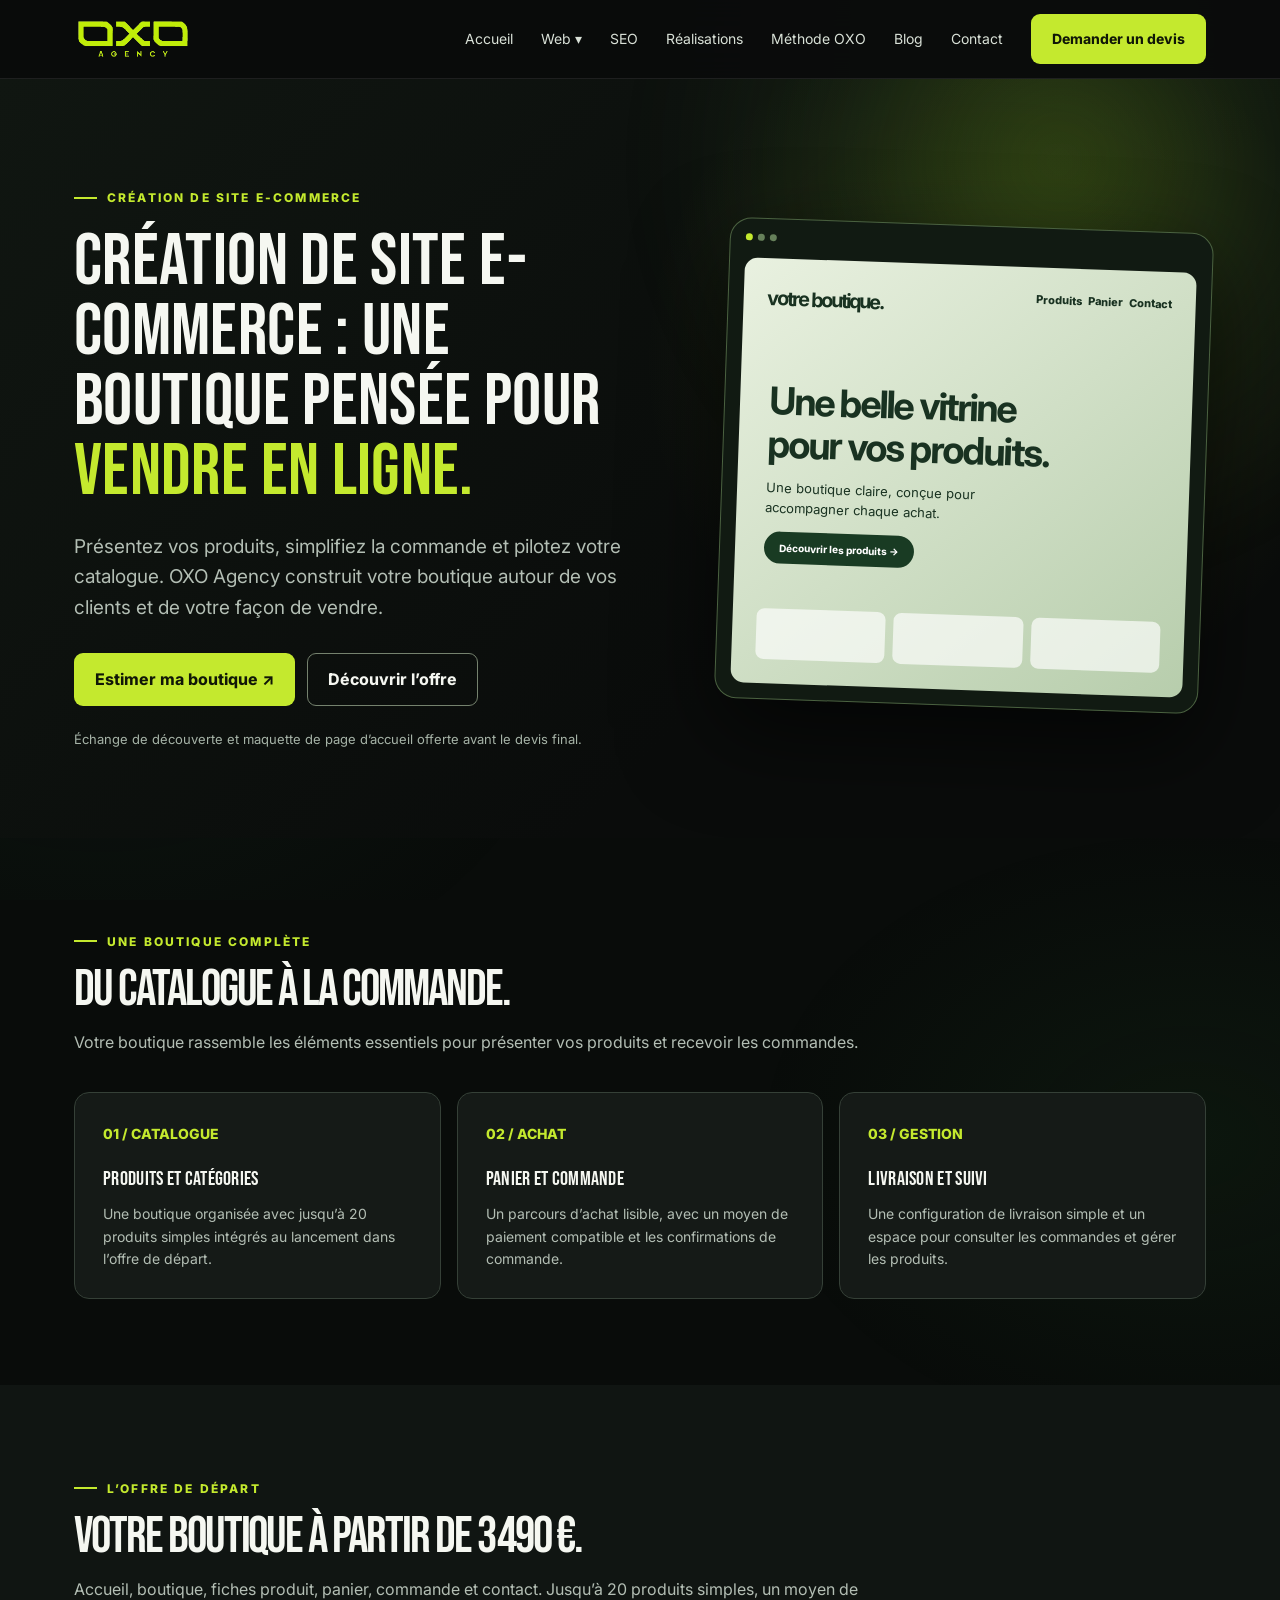
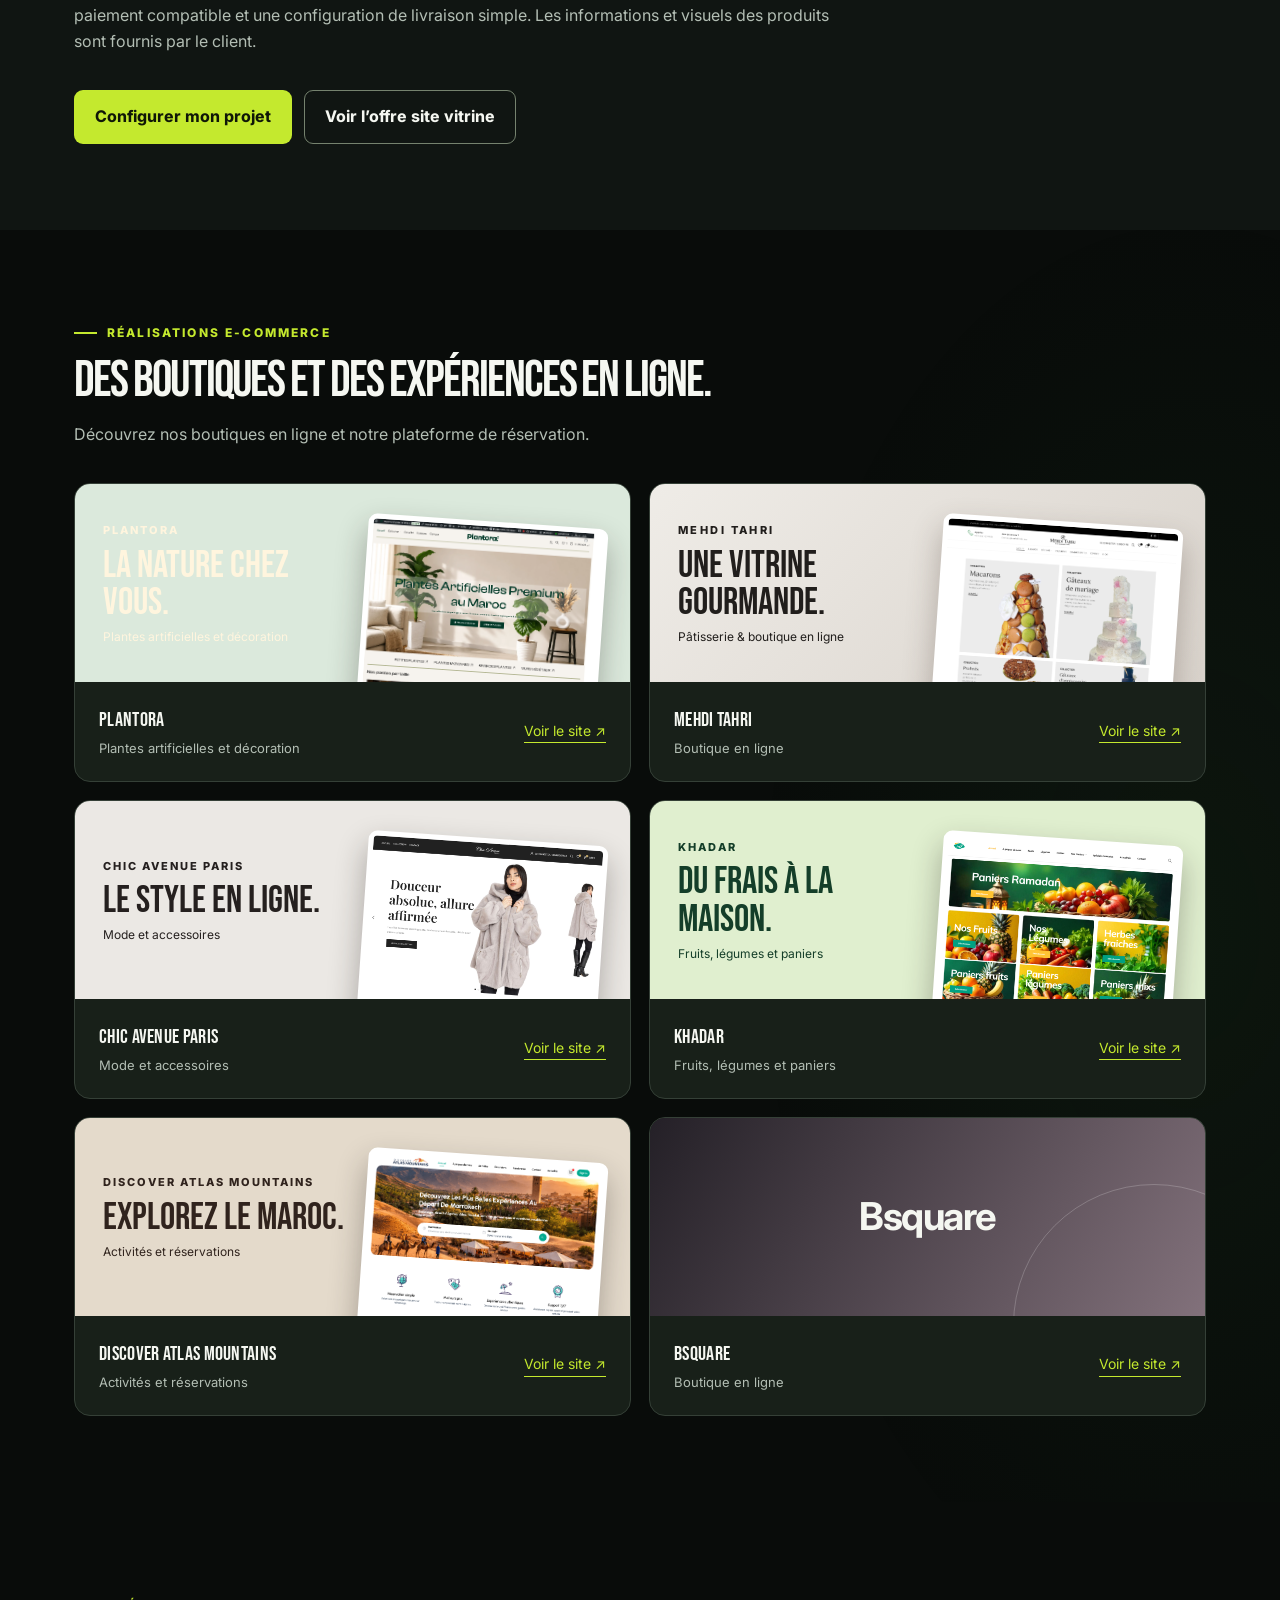
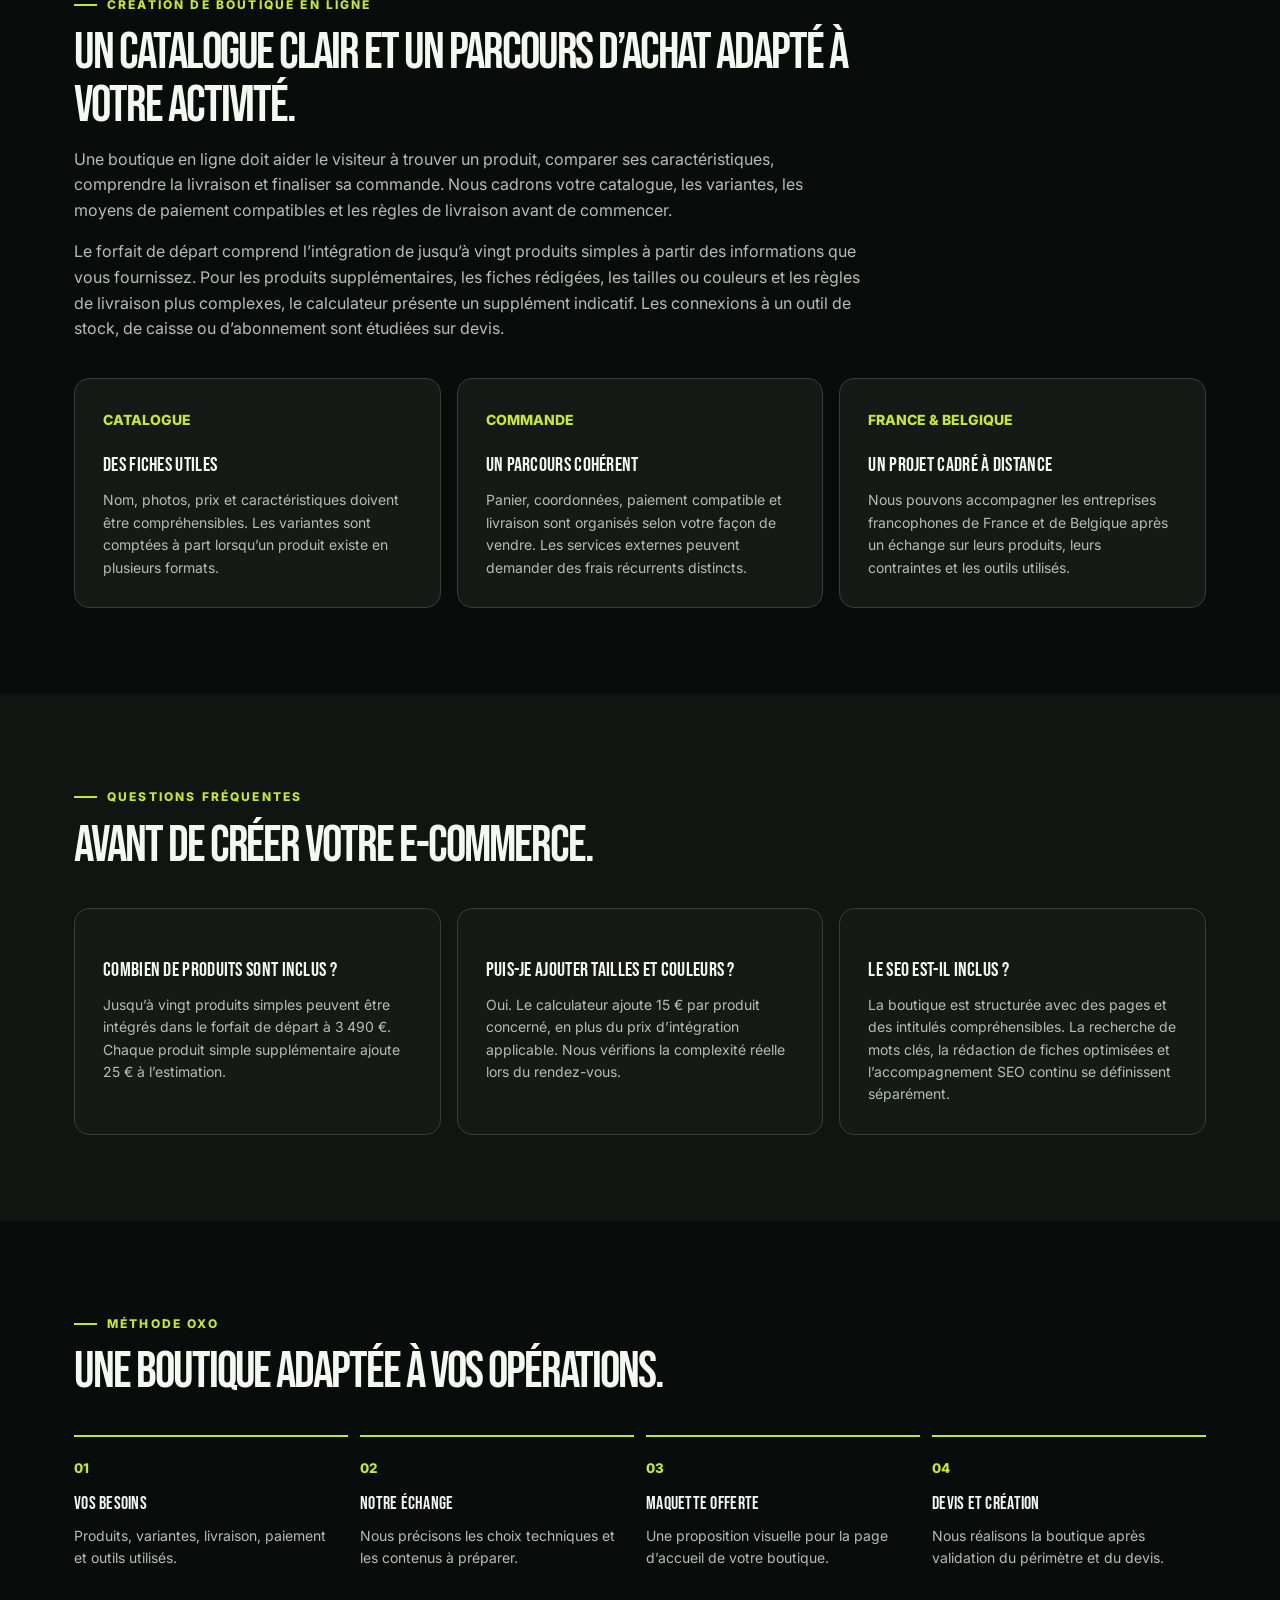
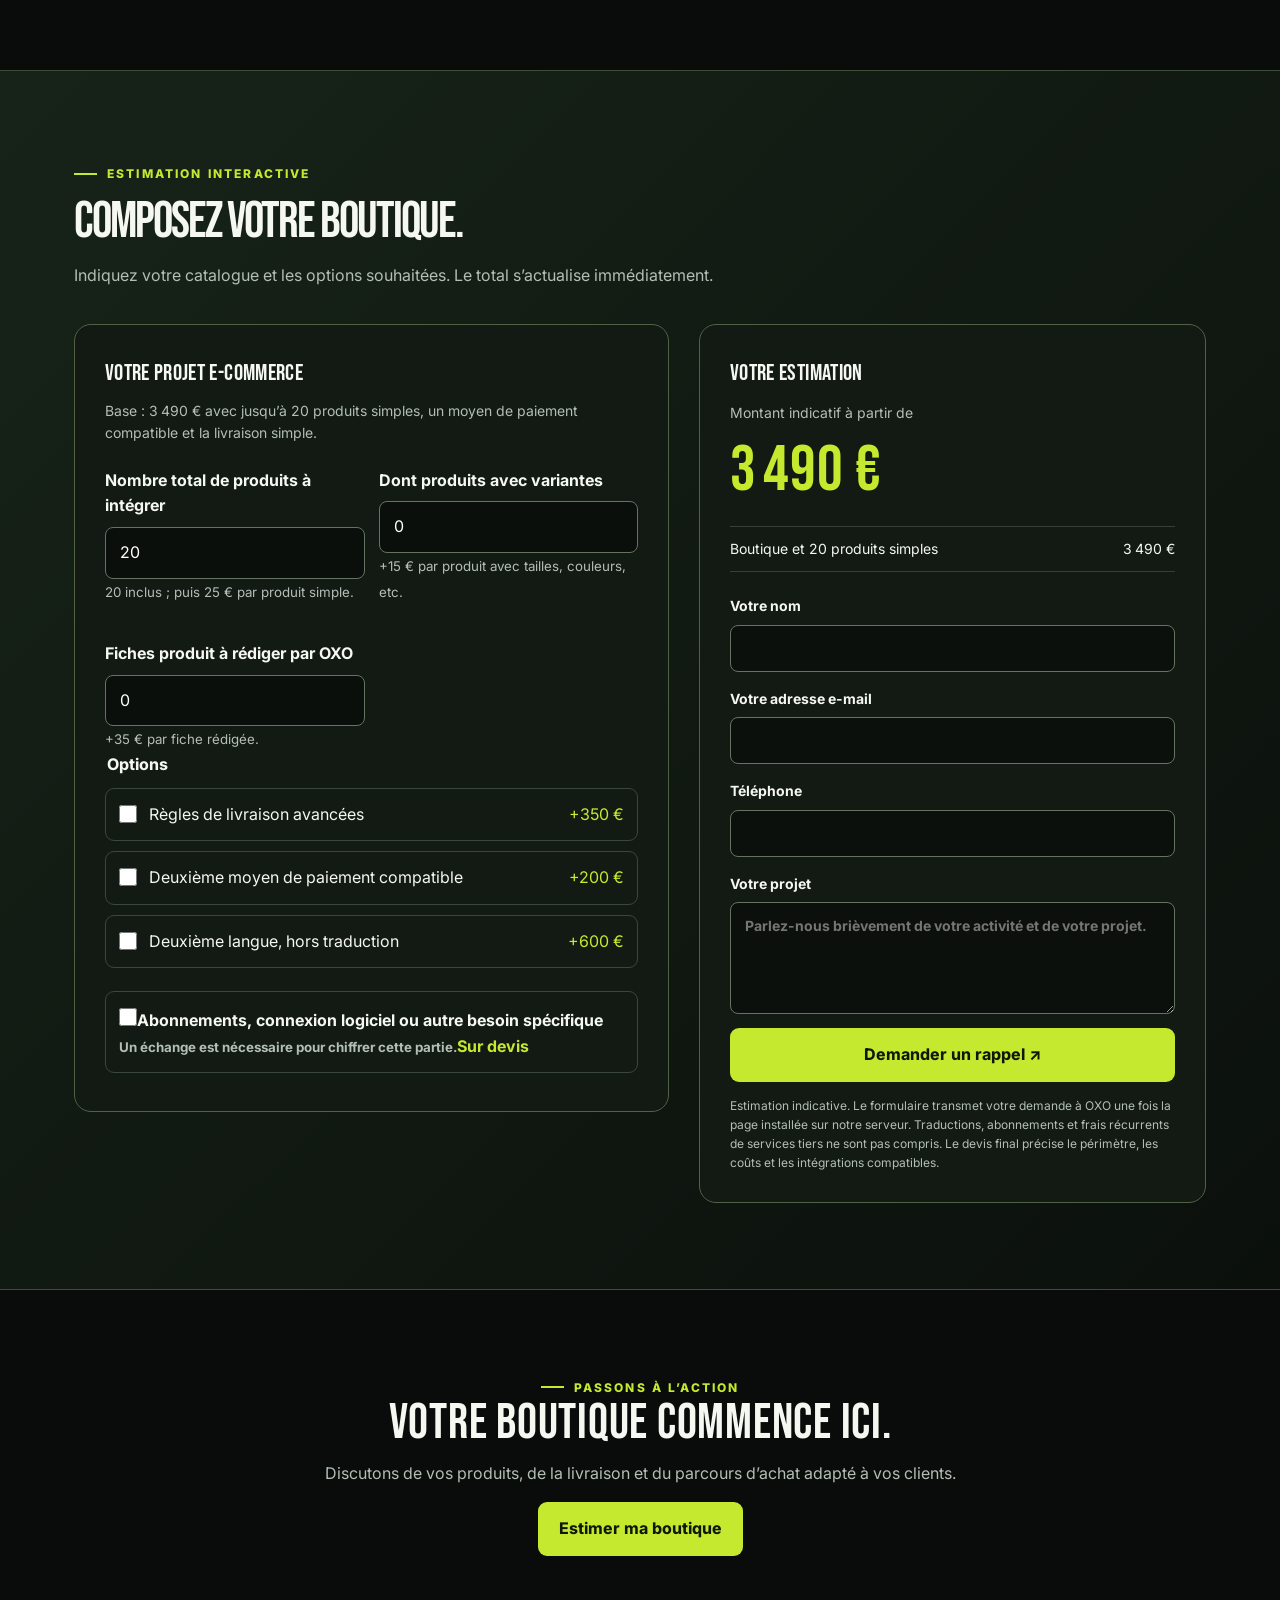
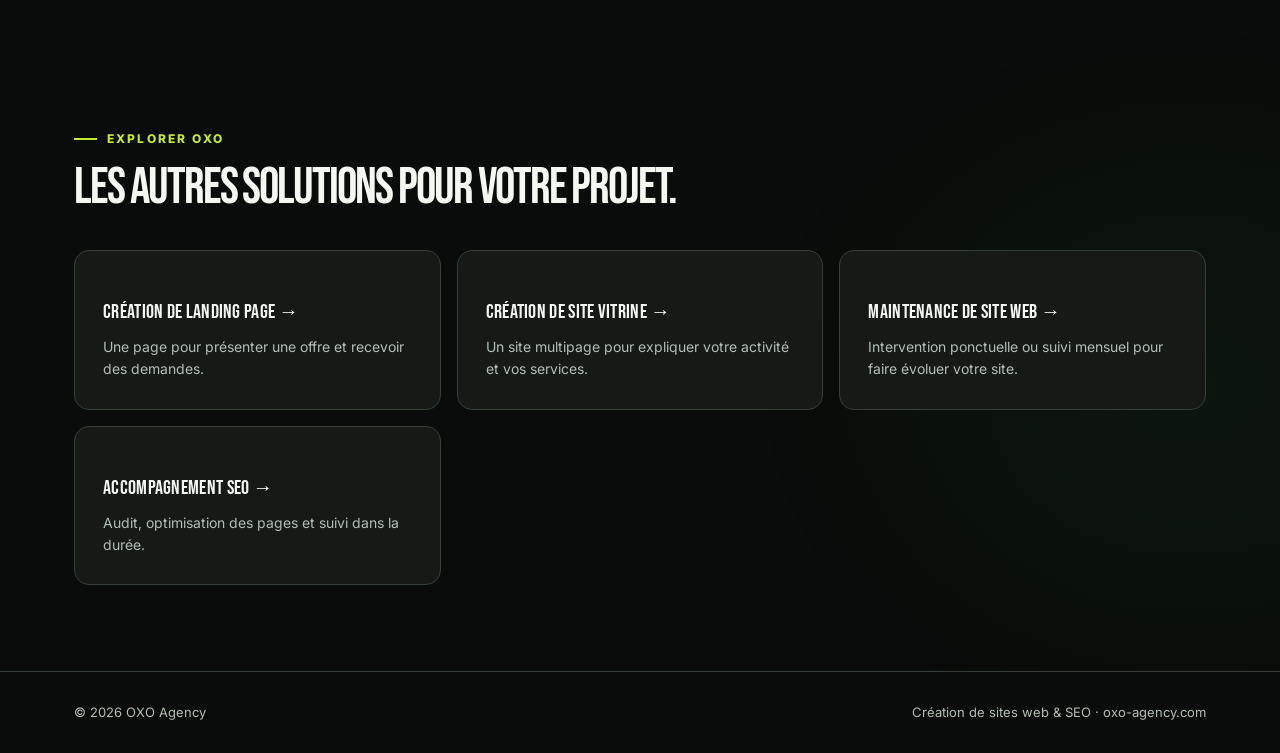
==== commit ecc274e3: "Show ecommerce and booking project previews" ====
--- a/site-ecommerce.html
+++ b/site-ecommerce.html
@@ -1,8 +1,8 @@
-<!doctype html><html lang="fr"><head><meta charset="utf-8"><meta name="viewport" content="width=device-width, initial-scale=1"><meta name="description" content="Création de site e-commerce pour entreprises en France et en Belgique. Catalogue, commande et livraison : estimez votre boutique dès 3 490 €."><title>Création de site e-commerce et boutique en ligne | OXO Agency</title><link rel="stylesheet" href="oxo-site.css?v=mehdi-1"><link rel="preconnect" href="https://fonts.googleapis.com"><link rel="preconnect" href="https://fonts.gstatic.com" crossorigin><link href="https://fonts.googleapis.com/css2?family=Inter:wght@400;500;600;700;800&family=Manrope:wght@500;600;700;800&display=swap" rel="stylesheet"><style>.lead-form{display:grid;gap:14px}.lead-fields{display:grid;gap:12px}.lead-fields label{display:grid;gap:6px;font-size:13px;font-weight:700}.lead-fields input,.lead-fields textarea{width:100%;background:#0b100c;color:#fff;border:1px solid #657461;border-radius:8px;padding:10px 12px;font:inherit;resize:vertical}.lead-form .btn{width:100%}.trap{position:absolute;left:-9999px;top:auto;width:1px;height:1px;overflow:hidden}h1,h2,h3,h4,h5,h6{font-family:Manrope,Inter,ui-sans-serif,system-ui,sans-serif}</style><link rel="stylesheet" href="oxo-motion.css"></head><body data-page="ecommerce"><a class="skip" href="#contenu">Aller au contenu</a><header><div class="wrap nav"><a class="logo" href="index.html" aria-label="OXO Agency, accueil"><img src="oxo-logo.png" alt="OXO Agency" width="118" height="43"></a><nav class="navlinks" aria-label="Navigation principale"><a href="index.html">Accueil</a><div class="site-menu"><button type="button" id="web-menu" aria-expanded="false" aria-controls="web-options">Web ▾</button><div class="site-menu-panel" id="web-options"><a href="site-landing.html">Landing page</a><a href="site-vitrine.html">Site vitrine</a><a href="site-ecommerce.html">Site e-commerce</a><a href="site-maintenance.html">Maintenance</a></div></div><a href="site-seo.html">SEO</a><a href="site-vitrine.html#realisations">Réalisations</a><a href="site-vitrine.html#methode">Méthode OXO</a><a href="site-blog.html">Blog</a><a href="site-contact.html">Contact</a><a class="btn btn-primary" href="#estimation">Demander un devis</a></nav><a class="btn btn-primary mobile-cta" href="#estimation">Devis</a></div></header><main id="contenu">
+<!doctype html><html lang="fr"><head><meta charset="utf-8"><meta name="viewport" content="width=device-width, initial-scale=1"><meta name="description" content="Création de site e-commerce pour entreprises en France et en Belgique. Catalogue, commande et livraison : estimez votre boutique dès 3 490 €."><title>Création de site e-commerce et boutique en ligne | OXO Agency</title><link rel="stylesheet" href="oxo-site.css?v=portfolio-2"><link rel="preconnect" href="https://fonts.googleapis.com"><link rel="preconnect" href="https://fonts.gstatic.com" crossorigin><link href="https://fonts.googleapis.com/css2?family=Inter:wght@400;500;600;700;800&family=Manrope:wght@500;600;700;800&display=swap" rel="stylesheet"><style>.lead-form{display:grid;gap:14px}.lead-fields{display:grid;gap:12px}.lead-fields label{display:grid;gap:6px;font-size:13px;font-weight:700}.lead-fields input,.lead-fields textarea{width:100%;background:#0b100c;color:#fff;border:1px solid #657461;border-radius:8px;padding:10px 12px;font:inherit;resize:vertical}.lead-form .btn{width:100%}.trap{position:absolute;left:-9999px;top:auto;width:1px;height:1px;overflow:hidden}h1,h2,h3,h4,h5,h6{font-family:Manrope,Inter,ui-sans-serif,system-ui,sans-serif}</style><link rel="stylesheet" href="oxo-motion.css"></head><body data-page="ecommerce"><a class="skip" href="#contenu">Aller au contenu</a><header><div class="wrap nav"><a class="logo" href="index.html" aria-label="OXO Agency, accueil"><img src="oxo-logo.png" alt="OXO Agency" width="118" height="43"></a><nav class="navlinks" aria-label="Navigation principale"><a href="index.html">Accueil</a><div class="site-menu"><button type="button" id="web-menu" aria-expanded="false" aria-controls="web-options">Web ▾</button><div class="site-menu-panel" id="web-options"><a href="site-landing.html">Landing page</a><a href="site-vitrine.html">Site vitrine</a><a href="site-ecommerce.html">Site e-commerce</a><a href="site-maintenance.html">Maintenance</a></div></div><a href="site-seo.html">SEO</a><a href="site-vitrine.html#realisations">Réalisations</a><a href="site-vitrine.html#methode">Méthode OXO</a><a href="site-blog.html">Blog</a><a href="site-contact.html">Contact</a><a class="btn btn-primary" href="#estimation">Demander un devis</a></nav><a class="btn btn-primary mobile-cta" href="#estimation">Devis</a></div></header><main id="contenu">
 <section class="hero"><div class="wrap hero-grid"><div><span class="eyebrow">Création de site e-commerce</span><h1>Création de site e-commerce : une boutique pensée pour <span>vendre en ligne.</span></h1><p class="lead">Présentez vos produits, simplifiez la commande et pilotez votre catalogue. OXO Agency construit votre boutique autour de vos clients et de votre façon de vendre.</p><div class="actions"><a class="btn btn-primary" href="#estimation">Estimer ma boutique ↗</a><a class="btn btn-outline" href="#offre">Découvrir l’offre</a></div><p class="hero-note">Échange de découverte et maquette de page d’accueil offerte avant le devis final.</p></div><div class="mock" aria-hidden="true"><div class="browser"><i></i><i></i><i></i></div><div class="mock-body"><div class="mock-nav"><b>votre boutique.</b><span>Produits &nbsp; Panier &nbsp; Contact</span></div><div class="mock-content"><strong>Une belle vitrine pour vos produits.</strong><p>Une boutique claire, conçue pour accompagner chaque achat.</p><span class="mock-pill">Découvrir les produits →</span></div><div class="mock-cards"><i></i><i></i><i></i></div></div></div></div></section>
 <section class="section" id="offre"><div class="wrap"><div class="section-head"><span class="eyebrow">Une boutique complète</span><h2>Du catalogue à la commande.</h2><p>Votre boutique rassemble les éléments essentiels pour présenter vos produits et recevoir les commandes.</p></div><div class="intro-grid"><article class="feature"><span class="num">01 / CATALOGUE</span><h3>Produits et catégories</h3><p>Une boutique organisée avec jusqu’à 20 produits simples intégrés au lancement dans l’offre de départ.</p></article><article class="feature"><span class="num">02 / ACHAT</span><h3>Panier et commande</h3><p>Un parcours d’achat lisible, avec un moyen de paiement compatible et les confirmations de commande.</p></article><article class="feature"><span class="num">03 / GESTION</span><h3>Livraison et suivi</h3><p>Une configuration de livraison simple et un espace pour consulter les commandes et gérer les produits.</p></article></div></div></section>
 <section class="section projects"><div class="wrap"><div class="section-head"><span class="eyebrow">L’offre de départ</span><h2>Votre boutique à partir de 3 490 €.</h2><p>Accueil, boutique, fiches produit, panier, commande et contact. Jusqu’à 20 produits simples, un moyen de paiement compatible et une configuration de livraison simple. Les informations et visuels des produits sont fournis par le client.</p></div><div class="actions"><a class="btn btn-primary" href="#estimation">Configurer mon projet</a><a class="btn btn-outline" href="site-vitrine.html">Voir l’offre site vitrine</a></div></div></section>
-<section class="section" id="realisations"><div class="wrap"><div class="section-head"><span class="eyebrow">Réalisations e-commerce</span><h2>Trois boutiques réalisées par OXO.</h2><p>Découvrez les sites e-commerce que nous avons créés pour des activités différentes.</p></div><div class="project-grid"><article class="project"><div class="project-visual" style="background:linear-gradient(120deg,#153627,#76a878)"><b>Plantora</b></div><div class="project-info"><div><h3>Plantora</h3><p>Plantes artificielles et décoration</p></div><a href="https://plantora.ma/" target="_blank" rel="noopener noreferrer" aria-label="Voir Plantora, nouvel onglet">Voir le site ↗</a></div></article><article class="project"><div class="project-visual project-visual--mehdi"><div class="mehdi-cover-copy"><span>MEHDI TAHRI</span><strong>Une vitrine gourmande.</strong><small>Pâtisserie & boutique en ligne</small></div><div class="mehdi-cover-frame"><img src="oxo-mehdi-homepage.png" alt="Aperçu de la page d’accueil de la boutique Mehdi Tahri" loading="lazy"></div></div><div class="project-info"><div><h3>Mehdi Tahri</h3><p>Boutique en ligne</p></div><a href="https://mehditahri.ma/" target="_blank" rel="noopener noreferrer" aria-label="Voir Mehdi Tahri, nouvel onglet">Voir le site ↗</a></div></article><article class="project"><div class="project-visual" style="background:linear-gradient(120deg,#242027,#82717b)"><b>Bsquare</b></div><div class="project-info"><div><h3>Bsquare</h3><p>Boutique en ligne</p></div><a href="https://bsquare.ma/" target="_blank" rel="noopener noreferrer" aria-label="Voir Bsquare, nouvel onglet">Voir le site ↗</a></div></article></div></div></section>
+<section class="section" id="realisations"><div class="wrap"><div class="section-head"><span class="eyebrow">Réalisations e-commerce</span><h2>Des boutiques et des expériences en ligne.</h2><p>Découvrez nos boutiques en ligne et notre plateforme de réservation.</p></div><div class="project-grid"><article class="project"><div class="project-visual project-visual--preview" style="--cover-bg:#dbe9dc;--cover-ink:#073927"><div class="project-preview-copy"><span>PLANTORA</span><strong>La nature chez vous.</strong><small>Plantes artificielles et décoration</small></div><div class="project-preview-frame"><img src="oxo-plantora.png" alt="Aperçu de la page d’accueil de Plantora" loading="lazy"></div></div><div class="project-info"><div><h3>Plantora</h3><p>Plantes artificielles et décoration</p></div><a href="https://plantora.ma/" target="_blank" rel="noopener noreferrer" aria-label="Voir Plantora, nouvel onglet">Voir le site ↗</a></div></article><article class="project"><div class="project-visual project-visual--mehdi"><div class="mehdi-cover-copy"><span>MEHDI TAHRI</span><strong>Une vitrine gourmande.</strong><small>Pâtisserie & boutique en ligne</small></div><div class="mehdi-cover-frame"><img src="oxo-mehdi-homepage.png" alt="Aperçu de la page d’accueil de la boutique Mehdi Tahri" loading="lazy"></div></div><div class="project-info"><div><h3>Mehdi Tahri</h3><p>Boutique en ligne</p></div><a href="https://mehditahri.ma/" target="_blank" rel="noopener noreferrer" aria-label="Voir Mehdi Tahri, nouvel onglet">Voir le site ↗</a></div></article><article class="project"><div class="project-visual project-visual--preview" style="--cover-bg:#ebe8e4;--cover-ink:#25201f"><div class="project-preview-copy"><span>CHIC AVENUE PARIS</span><strong>Le style en ligne.</strong><small>Mode et accessoires</small></div><div class="project-preview-frame"><img src="oxo-chicavenueparis.png" alt="Aperçu de la page d’accueil de Chic Avenue Paris" loading="lazy"></div></div><div class="project-info"><div><h3>Chic Avenue Paris</h3><p>Mode et accessoires</p></div><a href="https://chicavenueparis.com/" target="_blank" rel="noopener noreferrer" aria-label="Voir Chic Avenue Paris, nouvel onglet">Voir le site ↗</a></div></article><article class="project"><div class="project-visual project-visual--preview" style="--cover-bg:#e0efcf;--cover-ink:#143e29"><div class="project-preview-copy"><span>KHADAR</span><strong>Du frais à la maison.</strong><small>Fruits, légumes et paniers</small></div><div class="project-preview-frame"><img src="oxo-khadar.png" alt="Aperçu de la page d’accueil de Khadar" loading="lazy"></div></div><div class="project-info"><div><h3>Khadar</h3><p>Fruits, légumes et paniers</p></div><a href="https://khadar.ma/" target="_blank" rel="noopener noreferrer" aria-label="Voir Khadar, nouvel onglet">Voir le site ↗</a></div></article><article class="project"><div class="project-visual project-visual--preview" style="--cover-bg:#e4dacb;--cover-ink:#30231d"><div class="project-preview-copy"><span>DISCOVER ATLAS MOUNTAINS</span><strong>Explorez le Maroc.</strong><small>Activités et réservations</small></div><div class="project-preview-frame"><img src="oxo-discoveratlasmountains.png" alt="Aperçu de la page d’accueil de Discover Atlas Mountains" loading="lazy"></div></div><div class="project-info"><div><h3>Discover Atlas Mountains</h3><p>Activités et réservations</p></div><a href="https://discoveratlasmountains.com/" target="_blank" rel="noopener noreferrer" aria-label="Voir Discover Atlas Mountains, nouvel onglet">Voir le site ↗</a></div></article><article class="project"><div class="project-visual" style="background:linear-gradient(120deg,#242027,#82717b)"><b>Bsquare</b></div><div class="project-info"><div><h3>Bsquare</h3><p>Boutique en ligne</p></div><a href="https://bsquare.ma/" target="_blank" rel="noopener noreferrer" aria-label="Voir Bsquare, nouvel onglet">Voir le site ↗</a></div></article></div></div></section>
 <section class="section" id="details"><div class="wrap"><div class="section-head"><span class="eyebrow">Création de boutique en ligne</span><h2>Un catalogue clair et un parcours d’achat adapté à votre activité.</h2><p>Une boutique en ligne doit aider le visiteur à trouver un produit, comparer ses caractéristiques, comprendre la livraison et finaliser sa commande. Nous cadrons votre catalogue, les variantes, les moyens de paiement compatibles et les règles de livraison avant de commencer.</p><p>Le forfait de départ comprend l’intégration de jusqu’à vingt produits simples à partir des informations que vous fournissez. Pour les produits supplémentaires, les fiches rédigées, les tailles ou couleurs et les règles de livraison plus complexes, le calculateur présente un supplément indicatif. Les connexions à un outil de stock, de caisse ou d’abonnement sont étudiées sur devis.</p></div><div class="intro-grid"><article class="feature"><span class="num">CATALOGUE</span><h3>Des fiches utiles</h3><p>Nom, photos, prix et caractéristiques doivent être compréhensibles. Les variantes sont comptées à part lorsqu’un produit existe en plusieurs formats.</p></article><article class="feature"><span class="num">COMMANDE</span><h3>Un parcours cohérent</h3><p>Panier, coordonnées, paiement compatible et livraison sont organisés selon votre façon de vendre. Les services externes peuvent demander des frais récurrents distincts.</p></article><article class="feature"><span class="num">FRANCE & BELGIQUE</span><h3>Un projet cadré à distance</h3><p>Nous pouvons accompagner les entreprises francophones de France et de Belgique après un échange sur leurs produits, leurs contraintes et les outils utilisés.</p></article></div></div></section>
 <section class="section projects" id="questions"><div class="wrap"><div class="section-head"><span class="eyebrow">Questions fréquentes</span><h2>Avant de créer votre e-commerce.</h2></div><div class="intro-grid"><article class="feature"><h3>Combien de produits sont inclus ?</h3><p>Jusqu’à vingt produits simples peuvent être intégrés dans le forfait de départ à 3 490 €. Chaque produit simple supplémentaire ajoute 25 € à l’estimation.</p></article><article class="feature"><h3>Puis-je ajouter tailles et couleurs ?</h3><p>Oui. Le calculateur ajoute 15 € par produit concerné, en plus du prix d’intégration applicable. Nous vérifions la complexité réelle lors du rendez-vous.</p></article><article class="feature"><h3>Le SEO est-il inclus ?</h3><p>La boutique est structurée avec des pages et des intitulés compréhensibles. La recherche de mots clés, la rédaction de fiches optimisées et l’accompagnement SEO continu se définissent séparément.</p></article></div></div></section><section class="section" id="methode"><div class="wrap"><div class="section-head"><span class="eyebrow">Méthode OXO</span><h2>Une boutique adaptée à vos opérations.</h2></div><div class="steps"><div class="step"><small>01</small><h3>Vos besoins</h3><p>Produits, variantes, livraison, paiement et outils utilisés.</p></div><div class="step"><small>02</small><h3>Notre échange</h3><p>Nous précisons les choix techniques et les contenus à préparer.</p></div><div class="step"><small>03</small><h3>Maquette offerte</h3><p>Une proposition visuelle pour la page d’accueil de votre boutique.</p></div><div class="step"><small>04</small><h3>Devis et création</h3><p>Nous réalisons la boutique après validation du périmètre et du devis.</p></div></div></div></section>
 <section class="section pricing" id="estimation"><div class="wrap"><div class="section-head"><span class="eyebrow">Estimation interactive</span><h2>Composez votre boutique.</h2><p>Indiquez votre catalogue et les options souhaitées. Le total s’actualise immédiatement.</p></div><div class="calc"><form class="form-panel" id="ecommerce-calculator"><h3>Votre projet e-commerce</h3><p class="included">Base : 3 490 € avec jusqu’à 20 produits simples, un moyen de paiement compatible et la livraison simple.</p><div class="product-cols"><div class="field"><label for="products">Nombre total de produits à intégrer</label><input id="products" type="number" min="0" max="500" step="1" value="20" inputmode="numeric"><small>20 inclus ; puis 25 € par produit simple.</small></div><div class="field"><label for="variants">Dont produits avec variantes</label><input id="variants" type="number" min="0" max="500" step="1" value="0" inputmode="numeric"><small>+15 € par produit avec tailles, couleurs, etc.</small></div><div class="field"><label for="copywriting">Fiches produit à rédiger par OXO</label><input id="copywriting" type="number" min="0" max="500" step="1" value="0" inputmode="numeric"><small>+35 € par fiche rédigée.</small></div></div><fieldset><legend>Options</legend><div class="checks"><label class="check"><input type="checkbox" data-price="350" data-label="Règles de livraison avancées"><span>Règles de livraison avancées</span><em>+350 €</em></label><label class="check"><input type="checkbox" data-price="200" data-label="Deuxième moyen de paiement"><span>Deuxième moyen de paiement compatible</span><em>+200 €</em></label><label class="check"><input type="checkbox" data-price="600" data-label="Deuxième langue, hors traduction"><span>Deuxième langue, hors traduction</span><em>+600 €</em></label></div></fieldset><div class="field"><label class="check"><input type="checkbox" id="custom" data-label="Fonctionnalité sur mesure"><span>Abonnements, connexion logiciel ou autre besoin spécifique<br><small>Un échange est nécessaire pour chiffrer cette partie.</small></span><em>Sur devis</em></label></div></form><aside class="summary" aria-label="Estimation de la boutique"><h3>Votre estimation</h3><span class="label">Montant indicatif à partir de</span><div class="price" id="total" aria-live="polite">3 490 €</div><ul class="breakdown" id="breakdown"></ul><p id="custom-note" class="estimate-note" hidden>La fonctionnalité sur mesure sera ajoutée après échange ; elle n’est pas incluse dans le total affiché.</p><form class="lead-form" action="devis.php" method="post">
--- a/oxo-site.css
+++ b/oxo-site.css
@@ -33,3 +33,14 @@
 .mehdi-cover-frame{flex:0 0 48%;height:230px;align-self:flex-start;overflow:hidden;background:white;border:5px solid white;border-radius:9px;box-shadow:0 14px 30px #4a3d3255;transform:rotate(4deg) translateY(15px)}
 .mehdi-cover-frame img{display:block;width:100%;height:auto}
 @media(max-width:600px){.project-visual--mehdi{padding:14px 18px}.mehdi-cover-copy{max-width:48%}.mehdi-cover-copy strong{font-size:27px}.mehdi-cover-frame{flex-basis:47%;height:175px;border-width:4px}}
+
+/* Aperçus des réalisations */
+.project-visual--preview{display:flex;align-items:center;justify-content:space-between;gap:12px;padding:22px 28px;background:var(--cover-bg,#eae9e6)!important;color:var(--cover-ink,#211e1c)}
+.project-visual--preview:after{display:none}
+.project-preview-copy{display:grid;gap:7px;position:relative;z-index:1;max-width:52%}
+.project-preview-copy span{font-size:11px;font-weight:800;letter-spacing:.18em}
+.project-preview-copy strong{font-family:"Bebas Neue",sans-serif;font-size:clamp(27px,3vw,42px);font-weight:400;line-height:.98}
+.project-preview-copy small{font-size:12px;line-height:1.3}
+.project-preview-frame{flex:0 0 48%;height:230px;align-self:flex-start;overflow:hidden;background:white;border:5px solid white;border-radius:9px;box-shadow:0 14px 30px #231e1c55;transform:rotate(4deg) translateY(15px)}
+.project-preview-frame img{display:block;width:100%;height:auto}
+@media(max-width:600px){.project-visual--preview{padding:14px 18px}.project-preview-copy{max-width:48%}.project-preview-copy strong{font-size:27px}.project-preview-frame{flex-basis:47%;height:175px;border-width:4px}}
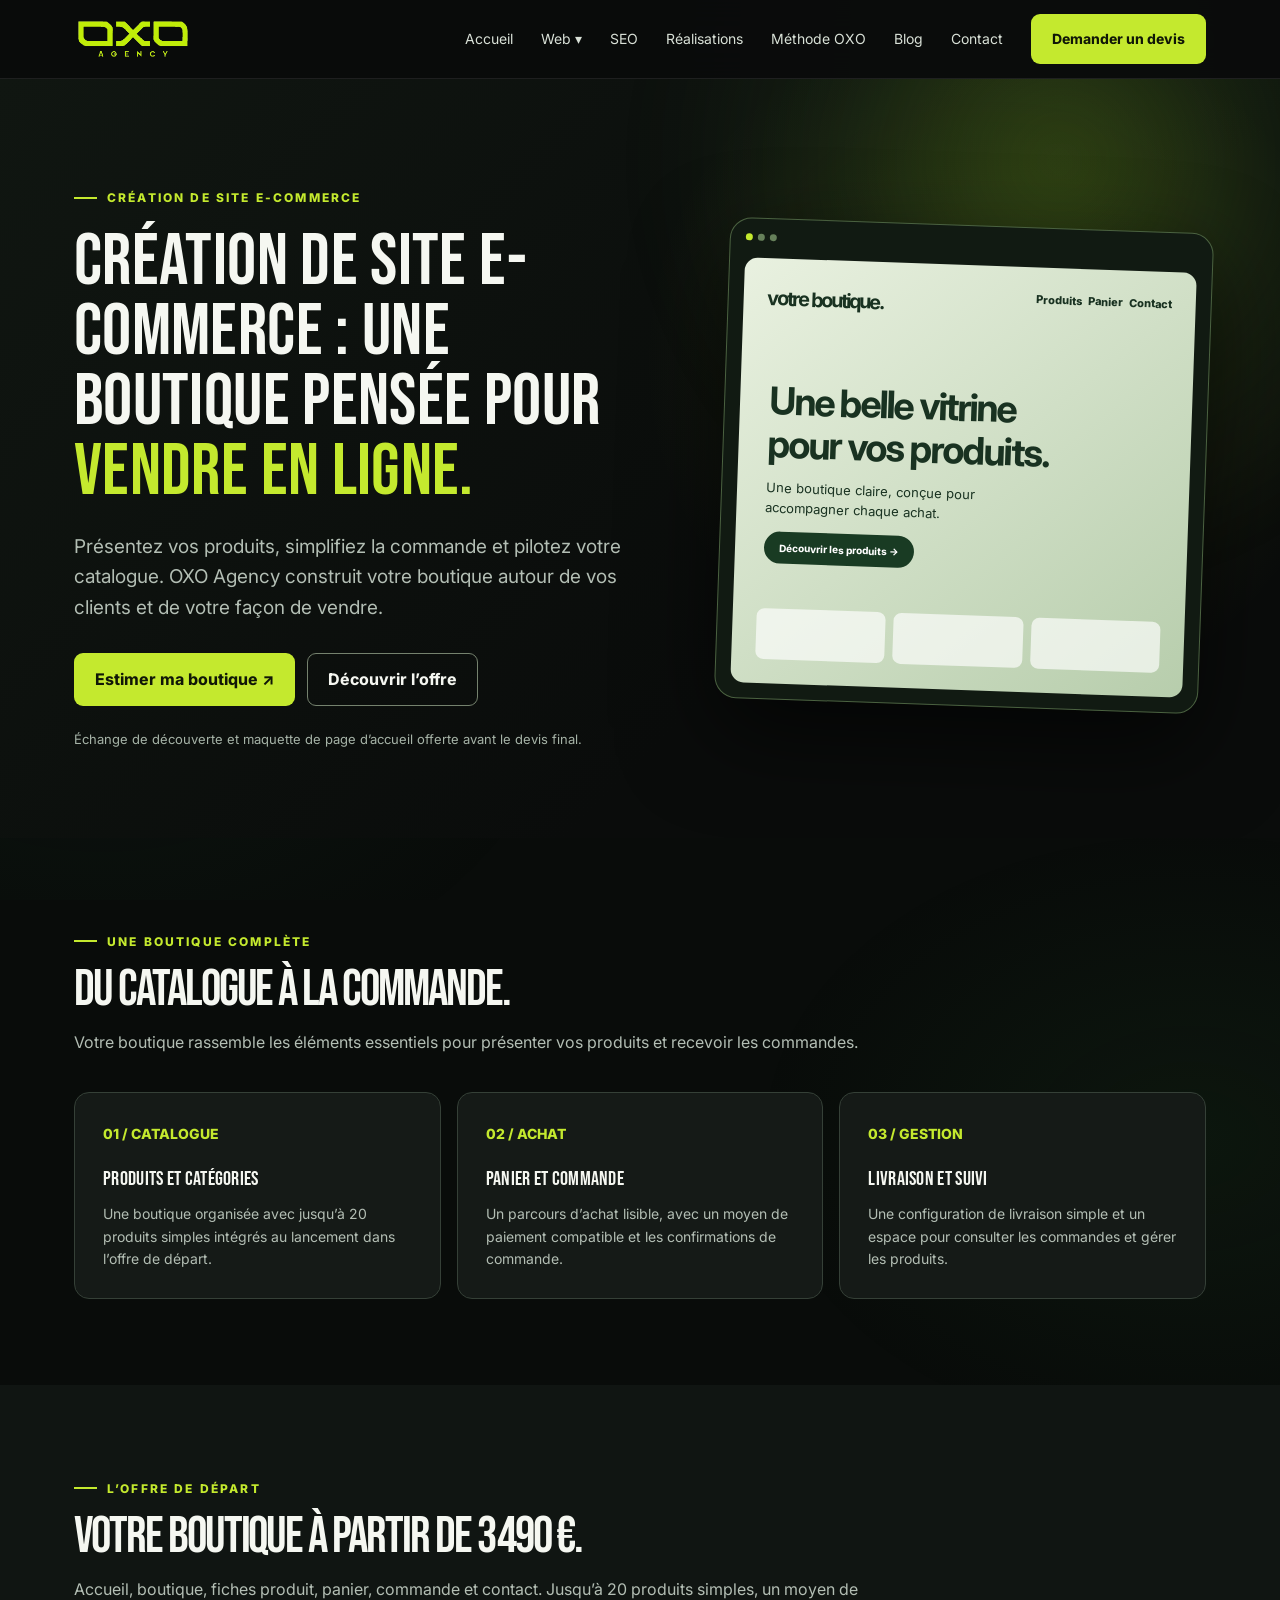
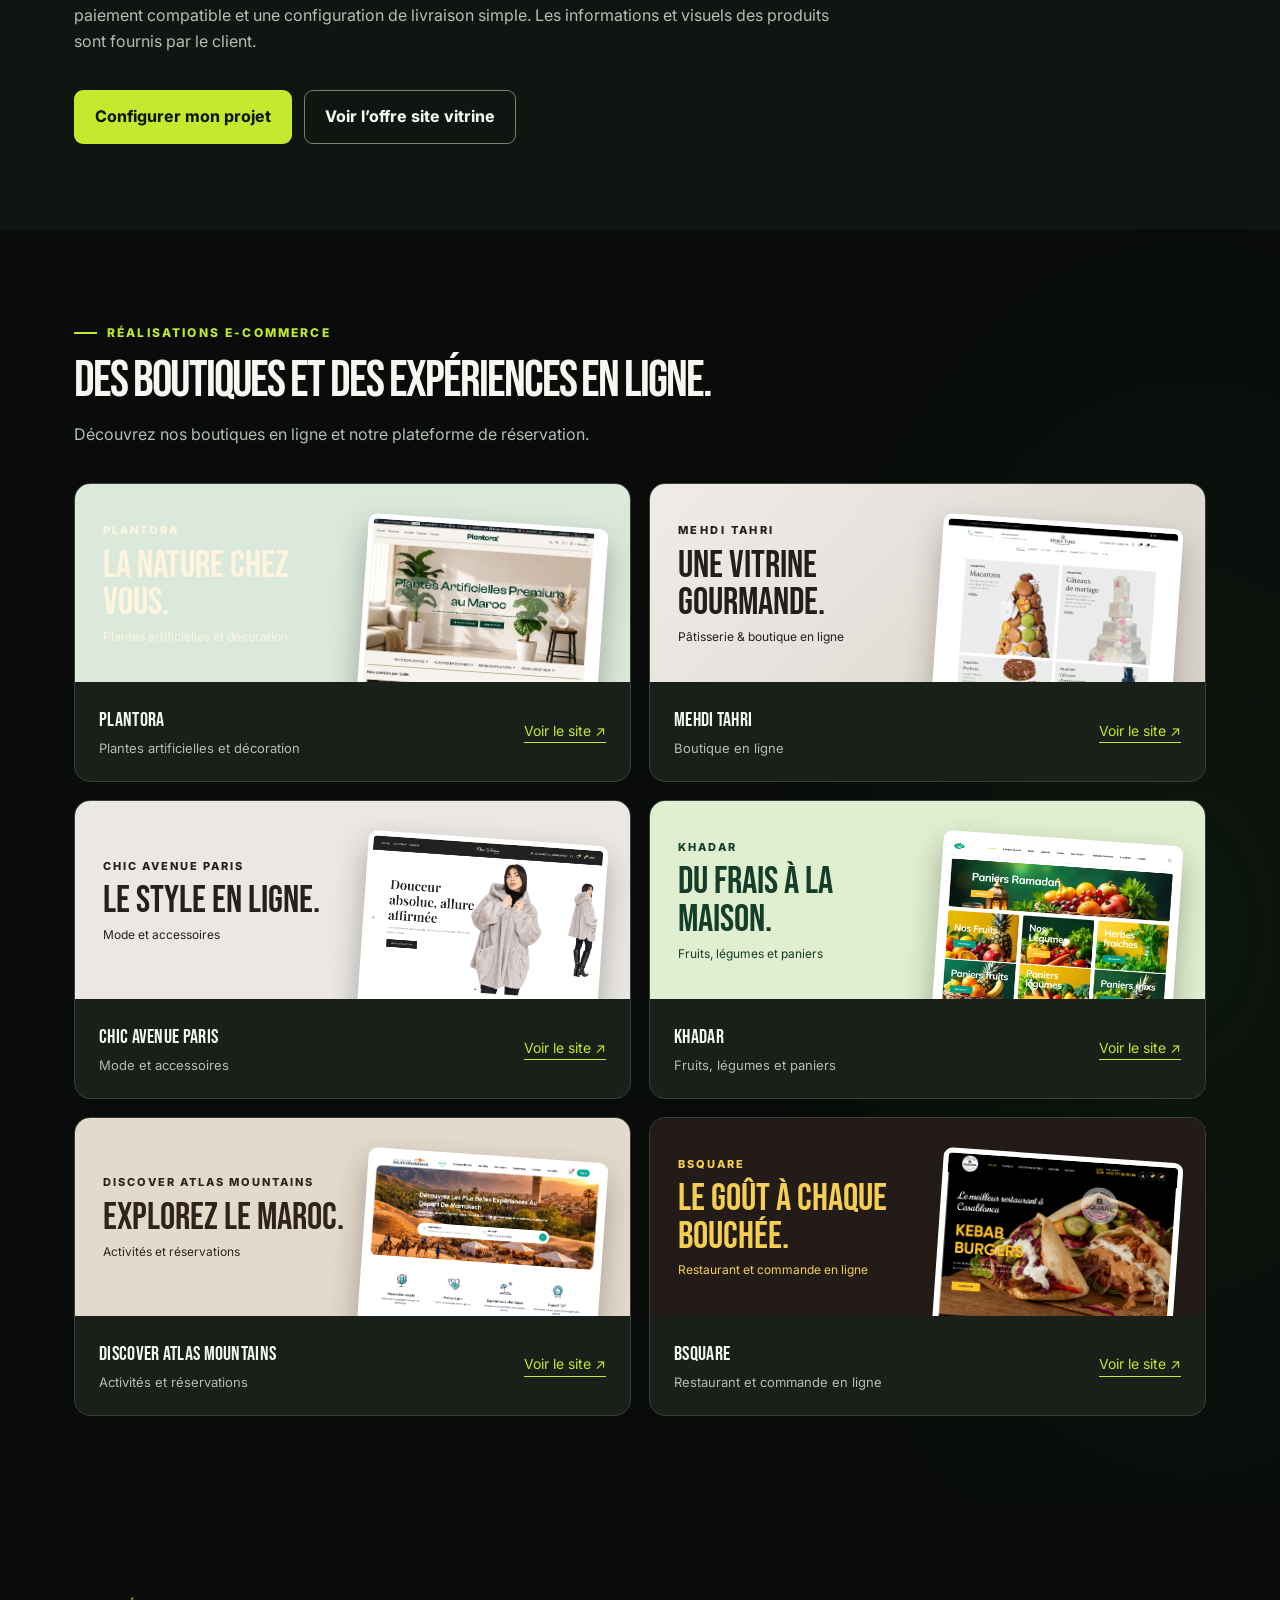
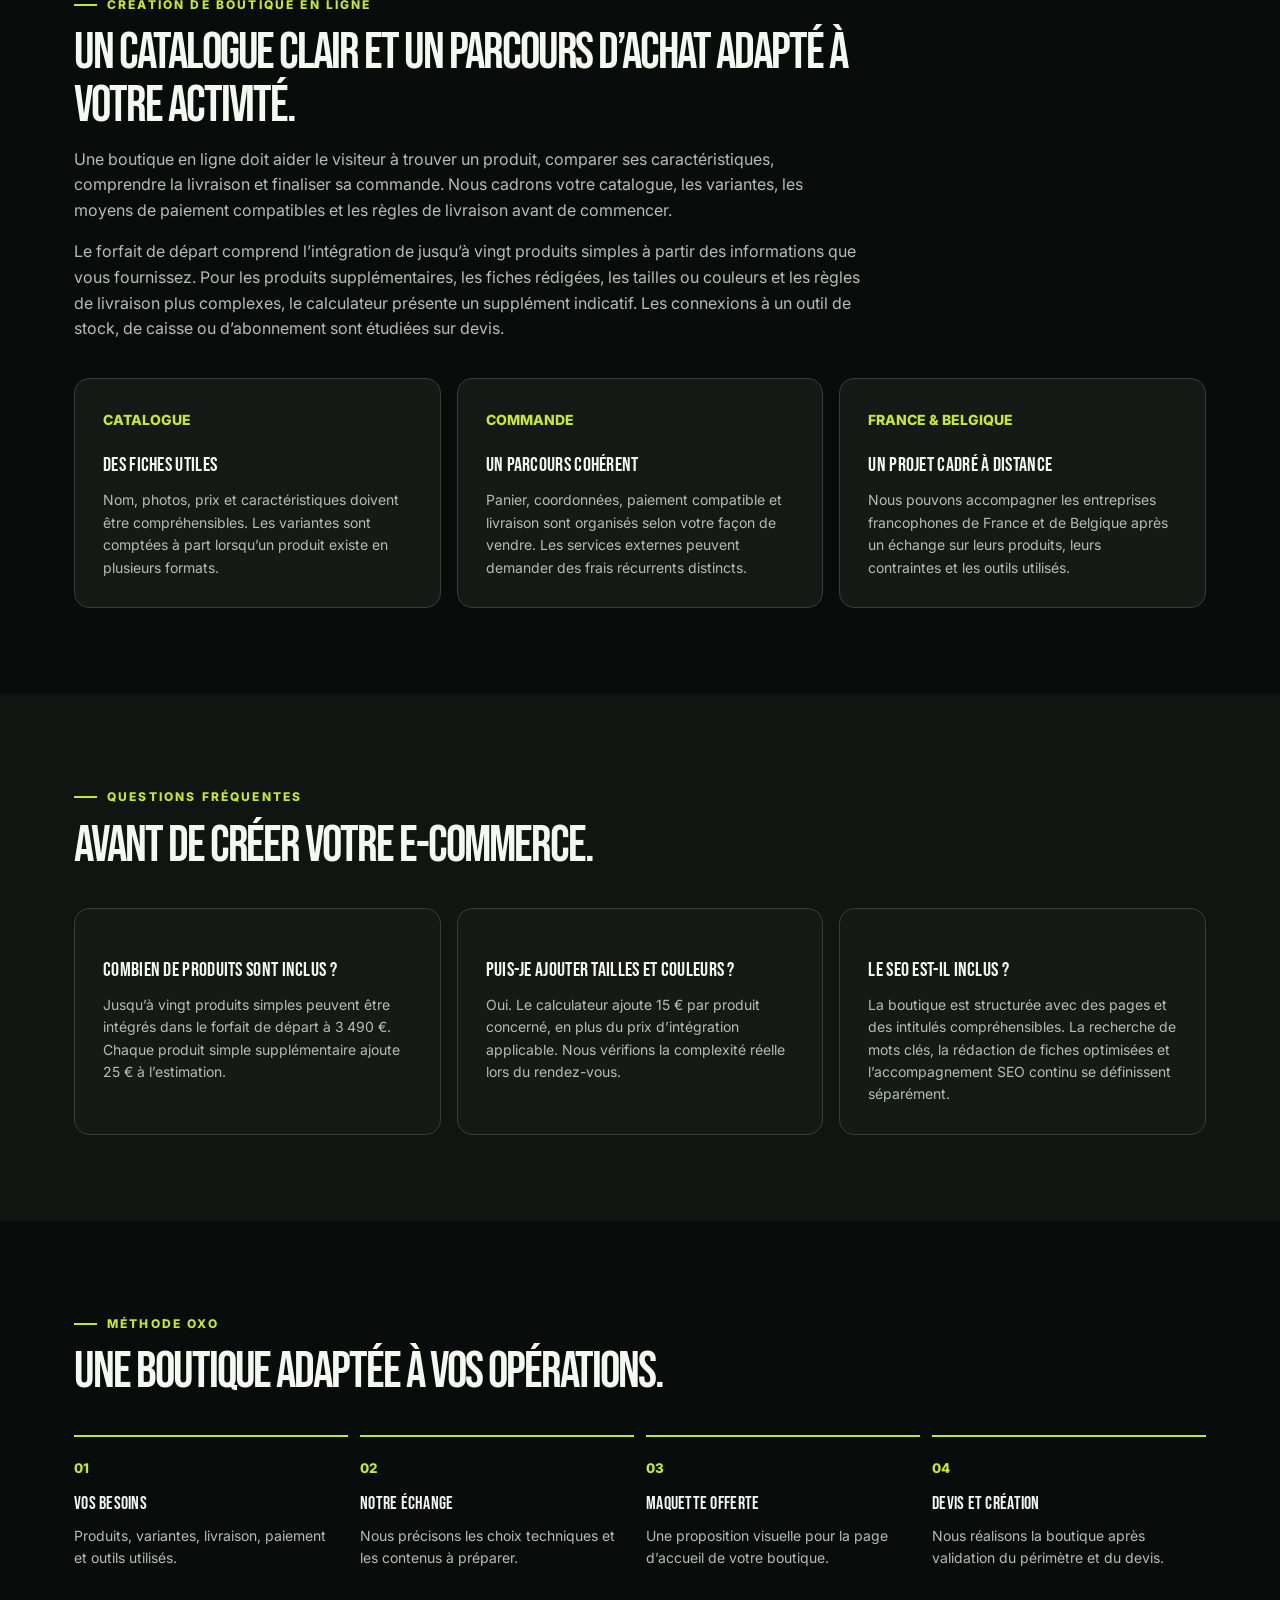
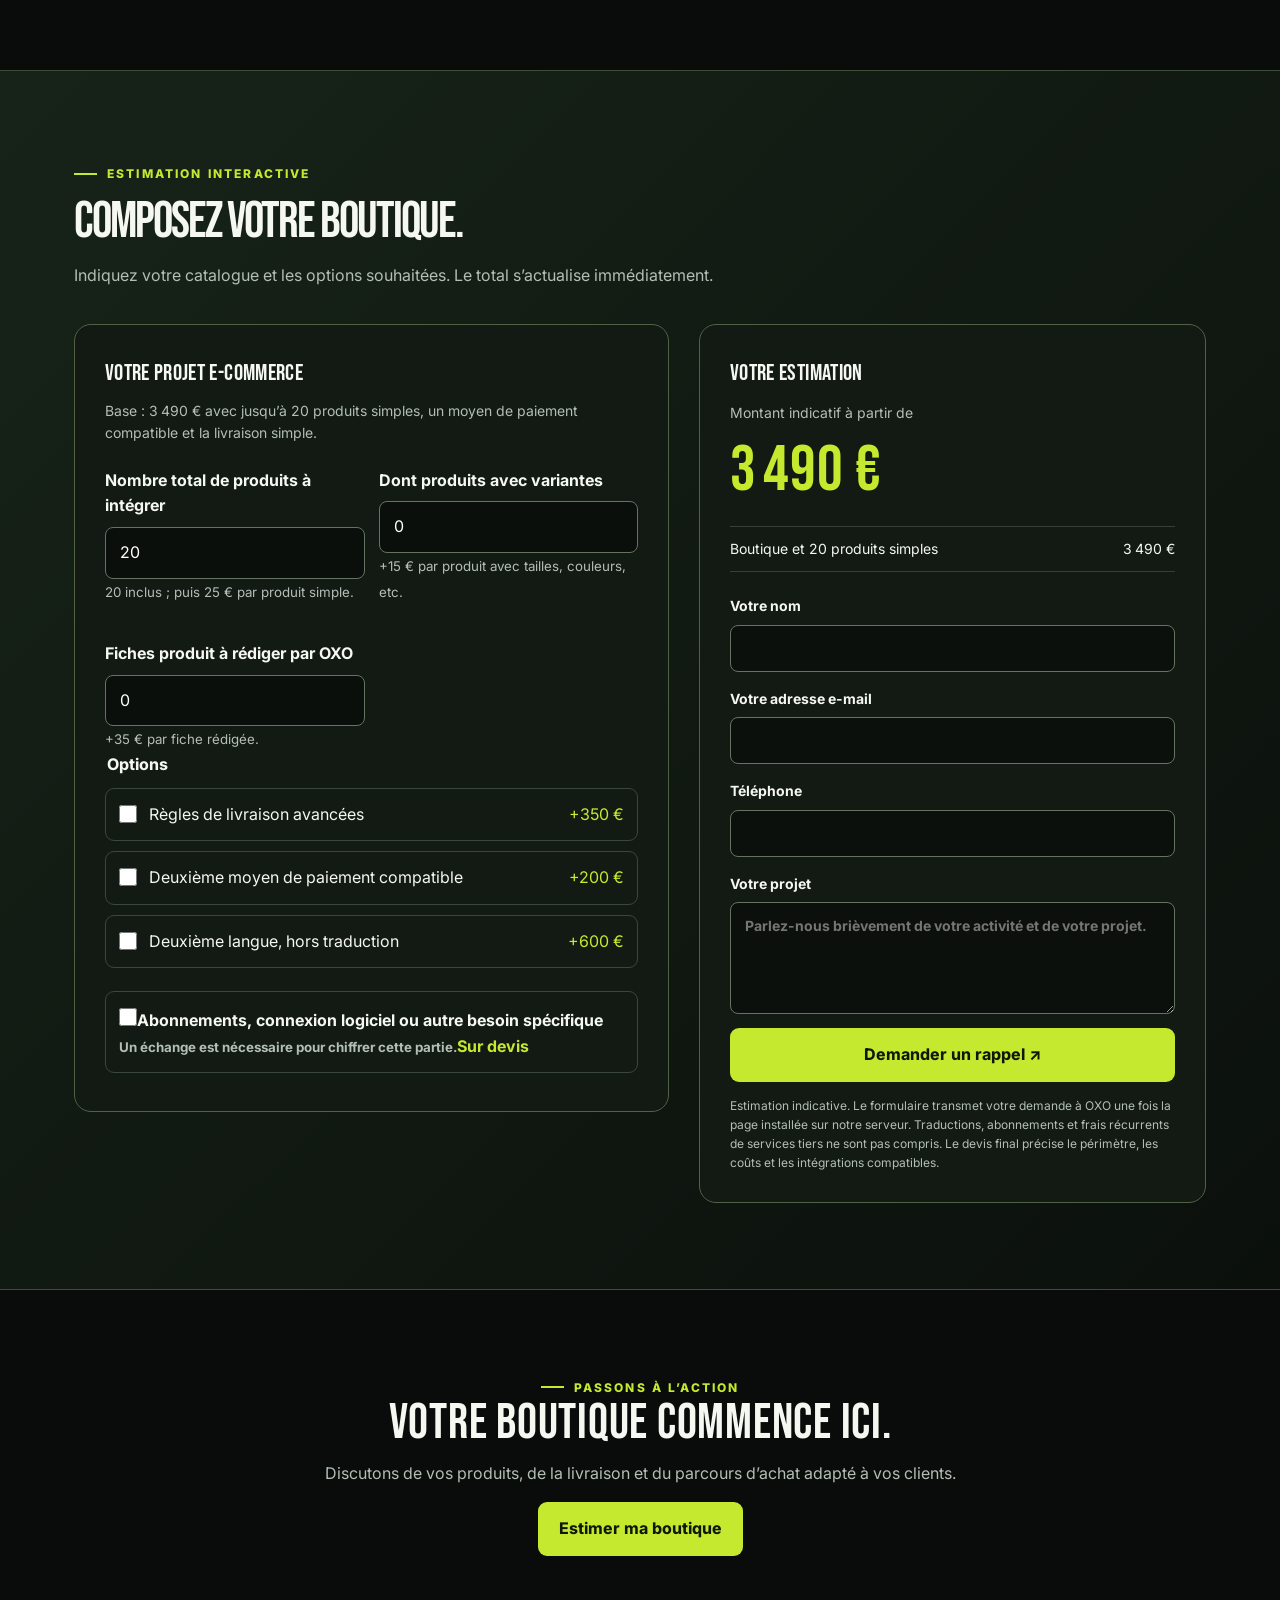
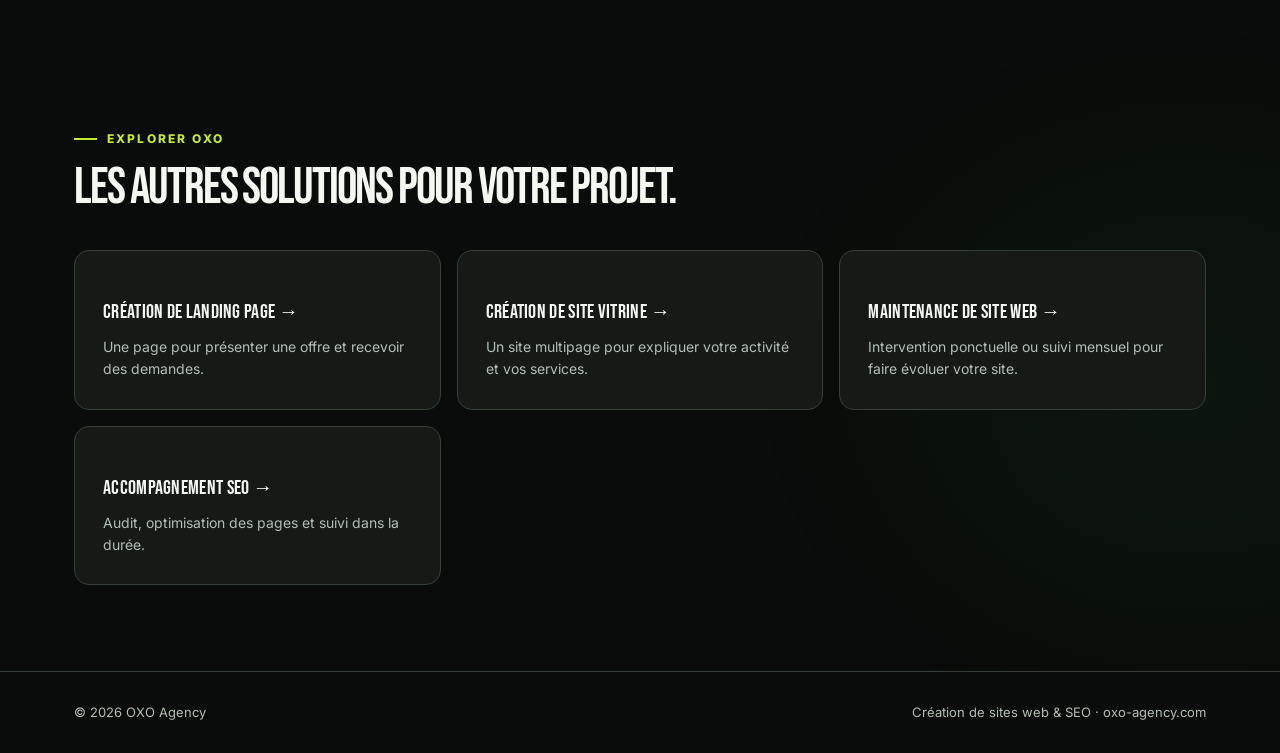
==== commit 798d96f4: "Show Bsquare homepage screenshot Updated the e-commerce site HTML structure and content, including c" ====
--- a/site-ecommerce.html
+++ b/site-ecommerce.html
@@ -1,8 +1,8 @@
-<!doctype html><html lang="fr"><head><meta charset="utf-8"><meta name="viewport" content="width=device-width, initial-scale=1"><meta name="description" content="Création de site e-commerce pour entreprises en France et en Belgique. Catalogue, commande et livraison : estimez votre boutique dès 3 490 €."><title>Création de site e-commerce et boutique en ligne | OXO Agency</title><link rel="stylesheet" href="oxo-site.css?v=portfolio-2"><link rel="preconnect" href="https://fonts.googleapis.com"><link rel="preconnect" href="https://fonts.gstatic.com" crossorigin><link href="https://fonts.googleapis.com/css2?family=Inter:wght@400;500;600;700;800&family=Manrope:wght@500;600;700;800&display=swap" rel="stylesheet"><style>.lead-form{display:grid;gap:14px}.lead-fields{display:grid;gap:12px}.lead-fields label{display:grid;gap:6px;font-size:13px;font-weight:700}.lead-fields input,.lead-fields textarea{width:100%;background:#0b100c;color:#fff;border:1px solid #657461;border-radius:8px;padding:10px 12px;font:inherit;resize:vertical}.lead-form .btn{width:100%}.trap{position:absolute;left:-9999px;top:auto;width:1px;height:1px;overflow:hidden}h1,h2,h3,h4,h5,h6{font-family:Manrope,Inter,ui-sans-serif,system-ui,sans-serif}</style><link rel="stylesheet" href="oxo-motion.css"></head><body data-page="ecommerce"><a class="skip" href="#contenu">Aller au contenu</a><header><div class="wrap nav"><a class="logo" href="index.html" aria-label="OXO Agency, accueil"><img src="oxo-logo.png" alt="OXO Agency" width="118" height="43"></a><nav class="navlinks" aria-label="Navigation principale"><a href="index.html">Accueil</a><div class="site-menu"><button type="button" id="web-menu" aria-expanded="false" aria-controls="web-options">Web ▾</button><div class="site-menu-panel" id="web-options"><a href="site-landing.html">Landing page</a><a href="site-vitrine.html">Site vitrine</a><a href="site-ecommerce.html">Site e-commerce</a><a href="site-maintenance.html">Maintenance</a></div></div><a href="site-seo.html">SEO</a><a href="site-vitrine.html#realisations">Réalisations</a><a href="site-vitrine.html#methode">Méthode OXO</a><a href="site-blog.html">Blog</a><a href="site-contact.html">Contact</a><a class="btn btn-primary" href="#estimation">Demander un devis</a></nav><a class="btn btn-primary mobile-cta" href="#estimation">Devis</a></div></header><main id="contenu">
+<!doctype html><html lang="fr"><head><meta charset="utf-8"><meta name="viewport" content="width=device-width, initial-scale=1"><meta name="description" content="Création de site e-commerce pour entreprises en France et en Belgique. Catalogue, commande et livraison : estimez votre boutique dès 3 490 €."><title>Création de site e-commerce et boutique en ligne | OXO Agency</title><link rel="stylesheet" href="oxo-site.css?v=portfolio-3"><link rel="preconnect" href="https://fonts.googleapis.com"><link rel="preconnect" href="https://fonts.gstatic.com" crossorigin><link href="https://fonts.googleapis.com/css2?family=Inter:wght@400;500;600;700;800&family=Manrope:wght@500;600;700;800&display=swap" rel="stylesheet"><style>.lead-form{display:grid;gap:14px}.lead-fields{display:grid;gap:12px}.lead-fields label{display:grid;gap:6px;font-size:13px;font-weight:700}.lead-fields input,.lead-fields textarea{width:100%;background:#0b100c;color:#fff;border:1px solid #657461;border-radius:8px;padding:10px 12px;font:inherit;resize:vertical}.lead-form .btn{width:100%}.trap{position:absolute;left:-9999px;top:auto;width:1px;height:1px;overflow:hidden}h1,h2,h3,h4,h5,h6{font-family:Manrope,Inter,ui-sans-serif,system-ui,sans-serif}</style><link rel="stylesheet" href="oxo-motion.css"></head><body data-page="ecommerce"><a class="skip" href="#contenu">Aller au contenu</a><header><div class="wrap nav"><a class="logo" href="index.html" aria-label="OXO Agency, accueil"><img src="oxo-logo.png" alt="OXO Agency" width="118" height="43"></a><nav class="navlinks" aria-label="Navigation principale"><a href="index.html">Accueil</a><div class="site-menu"><button type="button" id="web-menu" aria-expanded="false" aria-controls="web-options">Web ▾</button><div class="site-menu-panel" id="web-options"><a href="site-landing.html">Landing page</a><a href="site-vitrine.html">Site vitrine</a><a href="site-ecommerce.html">Site e-commerce</a><a href="site-maintenance.html">Maintenance</a></div></div><a href="site-seo.html">SEO</a><a href="site-vitrine.html#realisations">Réalisations</a><a href="site-vitrine.html#methode">Méthode OXO</a><a href="site-blog.html">Blog</a><a href="site-contact.html">Contact</a><a class="btn btn-primary" href="#estimation">Demander un devis</a></nav><a class="btn btn-primary mobile-cta" href="#estimation">Devis</a></div></header><main id="contenu">
 <section class="hero"><div class="wrap hero-grid"><div><span class="eyebrow">Création de site e-commerce</span><h1>Création de site e-commerce : une boutique pensée pour <span>vendre en ligne.</span></h1><p class="lead">Présentez vos produits, simplifiez la commande et pilotez votre catalogue. OXO Agency construit votre boutique autour de vos clients et de votre façon de vendre.</p><div class="actions"><a class="btn btn-primary" href="#estimation">Estimer ma boutique ↗</a><a class="btn btn-outline" href="#offre">Découvrir l’offre</a></div><p class="hero-note">Échange de découverte et maquette de page d’accueil offerte avant le devis final.</p></div><div class="mock" aria-hidden="true"><div class="browser"><i></i><i></i><i></i></div><div class="mock-body"><div class="mock-nav"><b>votre boutique.</b><span>Produits &nbsp; Panier &nbsp; Contact</span></div><div class="mock-content"><strong>Une belle vitrine pour vos produits.</strong><p>Une boutique claire, conçue pour accompagner chaque achat.</p><span class="mock-pill">Découvrir les produits →</span></div><div class="mock-cards"><i></i><i></i><i></i></div></div></div></div></section>
 <section class="section" id="offre"><div class="wrap"><div class="section-head"><span class="eyebrow">Une boutique complète</span><h2>Du catalogue à la commande.</h2><p>Votre boutique rassemble les éléments essentiels pour présenter vos produits et recevoir les commandes.</p></div><div class="intro-grid"><article class="feature"><span class="num">01 / CATALOGUE</span><h3>Produits et catégories</h3><p>Une boutique organisée avec jusqu’à 20 produits simples intégrés au lancement dans l’offre de départ.</p></article><article class="feature"><span class="num">02 / ACHAT</span><h3>Panier et commande</h3><p>Un parcours d’achat lisible, avec un moyen de paiement compatible et les confirmations de commande.</p></article><article class="feature"><span class="num">03 / GESTION</span><h3>Livraison et suivi</h3><p>Une configuration de livraison simple et un espace pour consulter les commandes et gérer les produits.</p></article></div></div></section>
 <section class="section projects"><div class="wrap"><div class="section-head"><span class="eyebrow">L’offre de départ</span><h2>Votre boutique à partir de 3 490 €.</h2><p>Accueil, boutique, fiches produit, panier, commande et contact. Jusqu’à 20 produits simples, un moyen de paiement compatible et une configuration de livraison simple. Les informations et visuels des produits sont fournis par le client.</p></div><div class="actions"><a class="btn btn-primary" href="#estimation">Configurer mon projet</a><a class="btn btn-outline" href="site-vitrine.html">Voir l’offre site vitrine</a></div></div></section>
-<section class="section" id="realisations"><div class="wrap"><div class="section-head"><span class="eyebrow">Réalisations e-commerce</span><h2>Des boutiques et des expériences en ligne.</h2><p>Découvrez nos boutiques en ligne et notre plateforme de réservation.</p></div><div class="project-grid"><article class="project"><div class="project-visual project-visual--preview" style="--cover-bg:#dbe9dc;--cover-ink:#073927"><div class="project-preview-copy"><span>PLANTORA</span><strong>La nature chez vous.</strong><small>Plantes artificielles et décoration</small></div><div class="project-preview-frame"><img src="oxo-plantora.png" alt="Aperçu de la page d’accueil de Plantora" loading="lazy"></div></div><div class="project-info"><div><h3>Plantora</h3><p>Plantes artificielles et décoration</p></div><a href="https://plantora.ma/" target="_blank" rel="noopener noreferrer" aria-label="Voir Plantora, nouvel onglet">Voir le site ↗</a></div></article><article class="project"><div class="project-visual project-visual--mehdi"><div class="mehdi-cover-copy"><span>MEHDI TAHRI</span><strong>Une vitrine gourmande.</strong><small>Pâtisserie & boutique en ligne</small></div><div class="mehdi-cover-frame"><img src="oxo-mehdi-homepage.png" alt="Aperçu de la page d’accueil de la boutique Mehdi Tahri" loading="lazy"></div></div><div class="project-info"><div><h3>Mehdi Tahri</h3><p>Boutique en ligne</p></div><a href="https://mehditahri.ma/" target="_blank" rel="noopener noreferrer" aria-label="Voir Mehdi Tahri, nouvel onglet">Voir le site ↗</a></div></article><article class="project"><div class="project-visual project-visual--preview" style="--cover-bg:#ebe8e4;--cover-ink:#25201f"><div class="project-preview-copy"><span>CHIC AVENUE PARIS</span><strong>Le style en ligne.</strong><small>Mode et accessoires</small></div><div class="project-preview-frame"><img src="oxo-chicavenueparis.png" alt="Aperçu de la page d’accueil de Chic Avenue Paris" loading="lazy"></div></div><div class="project-info"><div><h3>Chic Avenue Paris</h3><p>Mode et accessoires</p></div><a href="https://chicavenueparis.com/" target="_blank" rel="noopener noreferrer" aria-label="Voir Chic Avenue Paris, nouvel onglet">Voir le site ↗</a></div></article><article class="project"><div class="project-visual project-visual--preview" style="--cover-bg:#e0efcf;--cover-ink:#143e29"><div class="project-preview-copy"><span>KHADAR</span><strong>Du frais à la maison.</strong><small>Fruits, légumes et paniers</small></div><div class="project-preview-frame"><img src="oxo-khadar.png" alt="Aperçu de la page d’accueil de Khadar" loading="lazy"></div></div><div class="project-info"><div><h3>Khadar</h3><p>Fruits, légumes et paniers</p></div><a href="https://khadar.ma/" target="_blank" rel="noopener noreferrer" aria-label="Voir Khadar, nouvel onglet">Voir le site ↗</a></div></article><article class="project"><div class="project-visual project-visual--preview" style="--cover-bg:#e4dacb;--cover-ink:#30231d"><div class="project-preview-copy"><span>DISCOVER ATLAS MOUNTAINS</span><strong>Explorez le Maroc.</strong><small>Activités et réservations</small></div><div class="project-preview-frame"><img src="oxo-discoveratlasmountains.png" alt="Aperçu de la page d’accueil de Discover Atlas Mountains" loading="lazy"></div></div><div class="project-info"><div><h3>Discover Atlas Mountains</h3><p>Activités et réservations</p></div><a href="https://discoveratlasmountains.com/" target="_blank" rel="noopener noreferrer" aria-label="Voir Discover Atlas Mountains, nouvel onglet">Voir le site ↗</a></div></article><article class="project"><div class="project-visual" style="background:linear-gradient(120deg,#242027,#82717b)"><b>Bsquare</b></div><div class="project-info"><div><h3>Bsquare</h3><p>Boutique en ligne</p></div><a href="https://bsquare.ma/" target="_blank" rel="noopener noreferrer" aria-label="Voir Bsquare, nouvel onglet">Voir le site ↗</a></div></article></div></div></section>
+<section class="section" id="realisations"><div class="wrap"><div class="section-head"><span class="eyebrow">Réalisations e-commerce</span><h2>Des boutiques et des expériences en ligne.</h2><p>Découvrez nos boutiques en ligne et notre plateforme de réservation.</p></div><div class="project-grid"><article class="project"><div class="project-visual project-visual--preview" style="--cover-bg:#dbe9dc;--cover-ink:#073927"><div class="project-preview-copy"><span>PLANTORA</span><strong>La nature chez vous.</strong><small>Plantes artificielles et décoration</small></div><div class="project-preview-frame"><img src="oxo-plantora.png" alt="Aperçu de la page d’accueil de Plantora" loading="lazy"></div></div><div class="project-info"><div><h3>Plantora</h3><p>Plantes artificielles et décoration</p></div><a href="https://plantora.ma/" target="_blank" rel="noopener noreferrer" aria-label="Voir Plantora, nouvel onglet">Voir le site ↗</a></div></article><article class="project"><div class="project-visual project-visual--mehdi"><div class="mehdi-cover-copy"><span>MEHDI TAHRI</span><strong>Une vitrine gourmande.</strong><small>Pâtisserie & boutique en ligne</small></div><div class="mehdi-cover-frame"><img src="oxo-mehdi-homepage.png" alt="Aperçu de la page d’accueil de la boutique Mehdi Tahri" loading="lazy"></div></div><div class="project-info"><div><h3>Mehdi Tahri</h3><p>Boutique en ligne</p></div><a href="https://mehditahri.ma/" target="_blank" rel="noopener noreferrer" aria-label="Voir Mehdi Tahri, nouvel onglet">Voir le site ↗</a></div></article><article class="project"><div class="project-visual project-visual--preview" style="--cover-bg:#ebe8e4;--cover-ink:#25201f"><div class="project-preview-copy"><span>CHIC AVENUE PARIS</span><strong>Le style en ligne.</strong><small>Mode et accessoires</small></div><div class="project-preview-frame"><img src="oxo-chicavenueparis.png" alt="Aperçu de la page d’accueil de Chic Avenue Paris" loading="lazy"></div></div><div class="project-info"><div><h3>Chic Avenue Paris</h3><p>Mode et accessoires</p></div><a href="https://chicavenueparis.com/" target="_blank" rel="noopener noreferrer" aria-label="Voir Chic Avenue Paris, nouvel onglet">Voir le site ↗</a></div></article><article class="project"><div class="project-visual project-visual--preview" style="--cover-bg:#e0efcf;--cover-ink:#143e29"><div class="project-preview-copy"><span>KHADAR</span><strong>Du frais à la maison.</strong><small>Fruits, légumes et paniers</small></div><div class="project-preview-frame"><img src="oxo-khadar.png" alt="Aperçu de la page d’accueil de Khadar" loading="lazy"></div></div><div class="project-info"><div><h3>Khadar</h3><p>Fruits, légumes et paniers</p></div><a href="https://khadar.ma/" target="_blank" rel="noopener noreferrer" aria-label="Voir Khadar, nouvel onglet">Voir le site ↗</a></div></article><article class="project"><div class="project-visual project-visual--preview" style="--cover-bg:#e4dacb;--cover-ink:#30231d"><div class="project-preview-copy"><span>DISCOVER ATLAS MOUNTAINS</span><strong>Explorez le Maroc.</strong><small>Activités et réservations</small></div><div class="project-preview-frame"><img src="oxo-discoveratlasmountains.png" alt="Aperçu de la page d’accueil de Discover Atlas Mountains" loading="lazy"></div></div><div class="project-info"><div><h3>Discover Atlas Mountains</h3><p>Activités et réservations</p></div><a href="https://discoveratlasmountains.com/" target="_blank" rel="noopener noreferrer" aria-label="Voir Discover Atlas Mountains, nouvel onglet">Voir le site ↗</a></div></article><article class="project"><div class="project-visual project-visual--preview" style="--cover-bg:#231b17;--cover-ink:#f4cf53"><div class="project-preview-copy"><span>BSQUARE</span><strong>Le goût à chaque bouchée.</strong><small>Restaurant et commande en ligne</small></div><div class="project-preview-frame"><img src="oxo-bsquare.png" alt="Aperçu de la page d’accueil de Bsquare" loading="lazy"></div></div><div class="project-info"><div><h3>Bsquare</h3><p>Restaurant et commande en ligne</p></div><a href="https://bsquare.ma/" target="_blank" rel="noopener noreferrer" aria-label="Voir Bsquare, nouvel onglet">Voir le site ↗</a></div></article></div></div></section>
 <section class="section" id="details"><div class="wrap"><div class="section-head"><span class="eyebrow">Création de boutique en ligne</span><h2>Un catalogue clair et un parcours d’achat adapté à votre activité.</h2><p>Une boutique en ligne doit aider le visiteur à trouver un produit, comparer ses caractéristiques, comprendre la livraison et finaliser sa commande. Nous cadrons votre catalogue, les variantes, les moyens de paiement compatibles et les règles de livraison avant de commencer.</p><p>Le forfait de départ comprend l’intégration de jusqu’à vingt produits simples à partir des informations que vous fournissez. Pour les produits supplémentaires, les fiches rédigées, les tailles ou couleurs et les règles de livraison plus complexes, le calculateur présente un supplément indicatif. Les connexions à un outil de stock, de caisse ou d’abonnement sont étudiées sur devis.</p></div><div class="intro-grid"><article class="feature"><span class="num">CATALOGUE</span><h3>Des fiches utiles</h3><p>Nom, photos, prix et caractéristiques doivent être compréhensibles. Les variantes sont comptées à part lorsqu’un produit existe en plusieurs formats.</p></article><article class="feature"><span class="num">COMMANDE</span><h3>Un parcours cohérent</h3><p>Panier, coordonnées, paiement compatible et livraison sont organisés selon votre façon de vendre. Les services externes peuvent demander des frais récurrents distincts.</p></article><article class="feature"><span class="num">FRANCE & BELGIQUE</span><h3>Un projet cadré à distance</h3><p>Nous pouvons accompagner les entreprises francophones de France et de Belgique après un échange sur leurs produits, leurs contraintes et les outils utilisés.</p></article></div></div></section>
 <section class="section projects" id="questions"><div class="wrap"><div class="section-head"><span class="eyebrow">Questions fréquentes</span><h2>Avant de créer votre e-commerce.</h2></div><div class="intro-grid"><article class="feature"><h3>Combien de produits sont inclus ?</h3><p>Jusqu’à vingt produits simples peuvent être intégrés dans le forfait de départ à 3 490 €. Chaque produit simple supplémentaire ajoute 25 € à l’estimation.</p></article><article class="feature"><h3>Puis-je ajouter tailles et couleurs ?</h3><p>Oui. Le calculateur ajoute 15 € par produit concerné, en plus du prix d’intégration applicable. Nous vérifions la complexité réelle lors du rendez-vous.</p></article><article class="feature"><h3>Le SEO est-il inclus ?</h3><p>La boutique est structurée avec des pages et des intitulés compréhensibles. La recherche de mots clés, la rédaction de fiches optimisées et l’accompagnement SEO continu se définissent séparément.</p></article></div></div></section><section class="section" id="methode"><div class="wrap"><div class="section-head"><span class="eyebrow">Méthode OXO</span><h2>Une boutique adaptée à vos opérations.</h2></div><div class="steps"><div class="step"><small>01</small><h3>Vos besoins</h3><p>Produits, variantes, livraison, paiement et outils utilisés.</p></div><div class="step"><small>02</small><h3>Notre échange</h3><p>Nous précisons les choix techniques et les contenus à préparer.</p></div><div class="step"><small>03</small><h3>Maquette offerte</h3><p>Une proposition visuelle pour la page d’accueil de votre boutique.</p></div><div class="step"><small>04</small><h3>Devis et création</h3><p>Nous réalisons la boutique après validation du périmètre et du devis.</p></div></div></div></section>
 <section class="section pricing" id="estimation"><div class="wrap"><div class="section-head"><span class="eyebrow">Estimation interactive</span><h2>Composez votre boutique.</h2><p>Indiquez votre catalogue et les options souhaitées. Le total s’actualise immédiatement.</p></div><div class="calc"><form class="form-panel" id="ecommerce-calculator"><h3>Votre projet e-commerce</h3><p class="included">Base : 3 490 € avec jusqu’à 20 produits simples, un moyen de paiement compatible et la livraison simple.</p><div class="product-cols"><div class="field"><label for="products">Nombre total de produits à intégrer</label><input id="products" type="number" min="0" max="500" step="1" value="20" inputmode="numeric"><small>20 inclus ; puis 25 € par produit simple.</small></div><div class="field"><label for="variants">Dont produits avec variantes</label><input id="variants" type="number" min="0" max="500" step="1" value="0" inputmode="numeric"><small>+15 € par produit avec tailles, couleurs, etc.</small></div><div class="field"><label for="copywriting">Fiches produit à rédiger par OXO</label><input id="copywriting" type="number" min="0" max="500" step="1" value="0" inputmode="numeric"><small>+35 € par fiche rédigée.</small></div></div><fieldset><legend>Options</legend><div class="checks"><label class="check"><input type="checkbox" data-price="350" data-label="Règles de livraison avancées"><span>Règles de livraison avancées</span><em>+350 €</em></label><label class="check"><input type="checkbox" data-price="200" data-label="Deuxième moyen de paiement"><span>Deuxième moyen de paiement compatible</span><em>+200 €</em></label><label class="check"><input type="checkbox" data-price="600" data-label="Deuxième langue, hors traduction"><span>Deuxième langue, hors traduction</span><em>+600 €</em></label></div></fieldset><div class="field"><label class="check"><input type="checkbox" id="custom" data-label="Fonctionnalité sur mesure"><span>Abonnements, connexion logiciel ou autre besoin spécifique<br><small>Un échange est nécessaire pour chiffrer cette partie.</small></span><em>Sur devis</em></label></div></form><aside class="summary" aria-label="Estimation de la boutique"><h3>Votre estimation</h3><span class="label">Montant indicatif à partir de</span><div class="price" id="total" aria-live="polite">3 490 €</div><ul class="breakdown" id="breakdown"></ul><p id="custom-note" class="estimate-note" hidden>La fonctionnalité sur mesure sera ajoutée après échange ; elle n’est pas incluse dans le total affiché.</p><form class="lead-form" action="devis.php" method="post">
